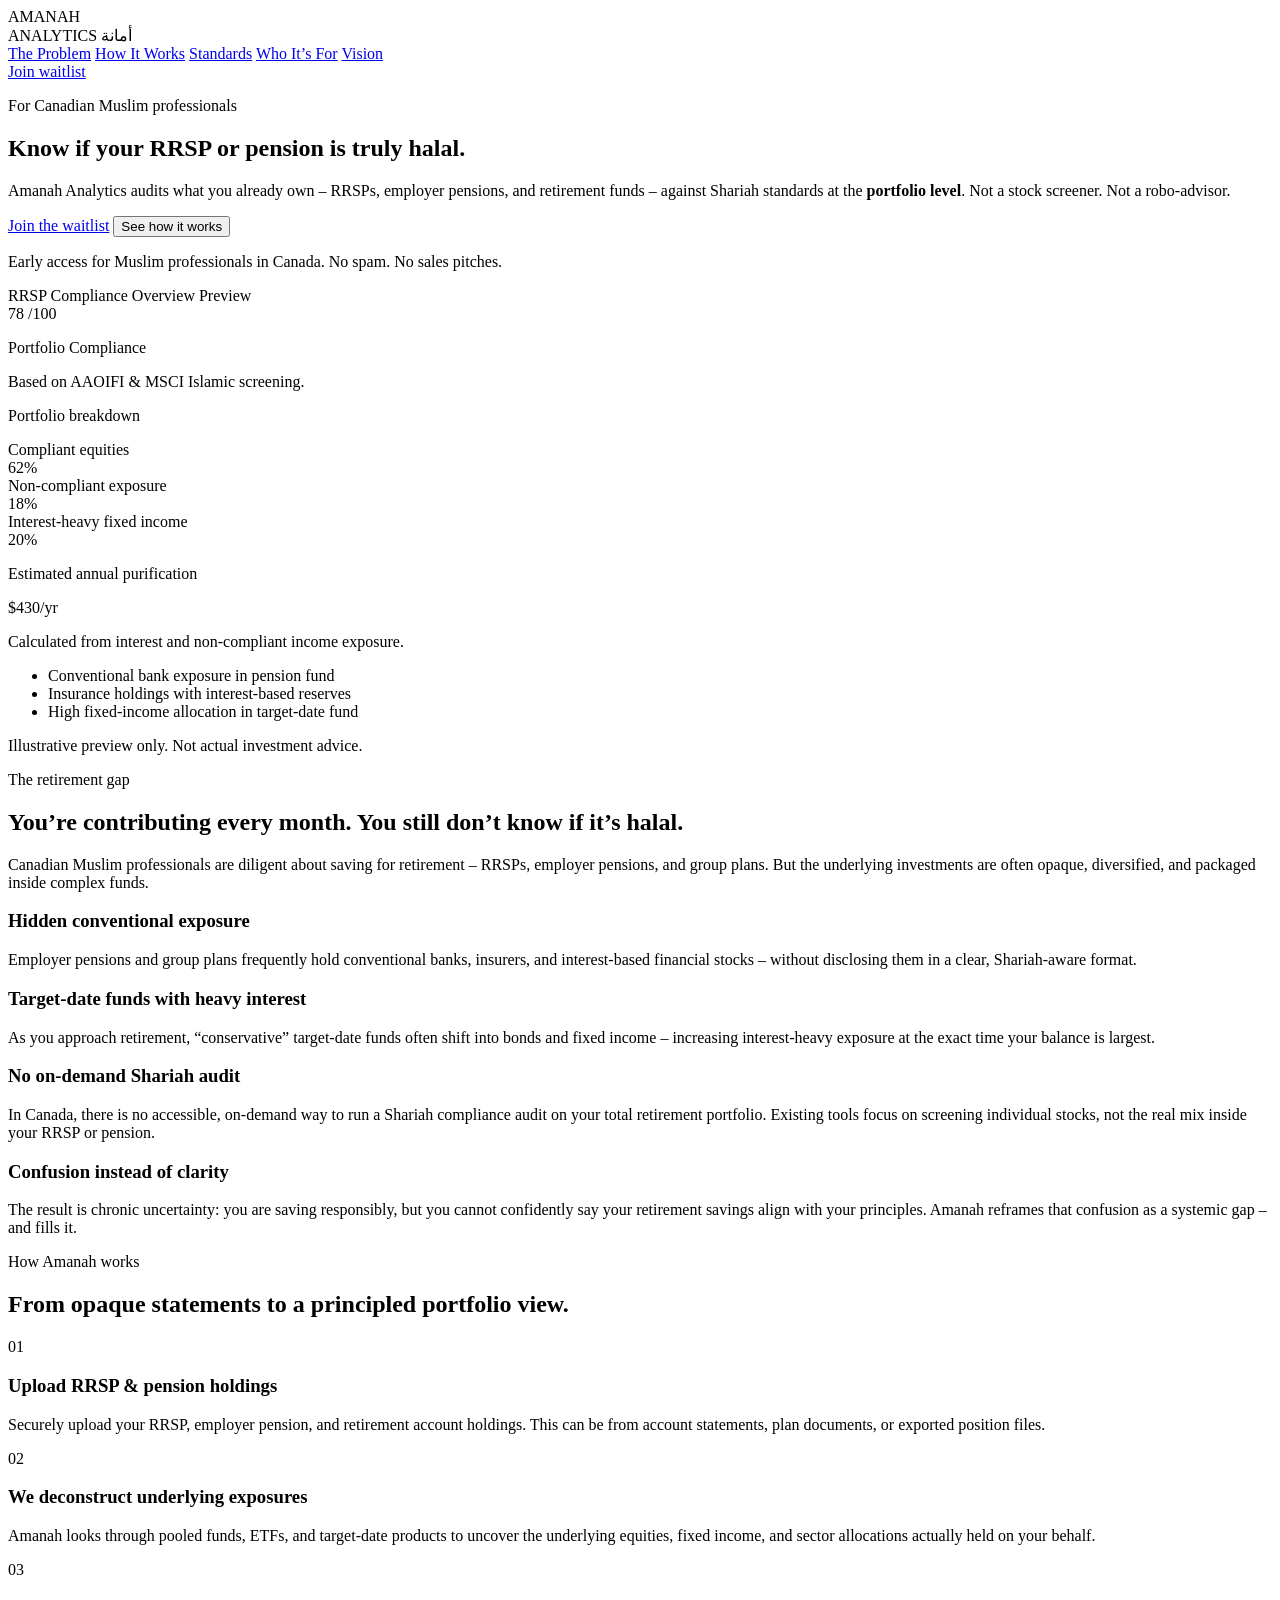
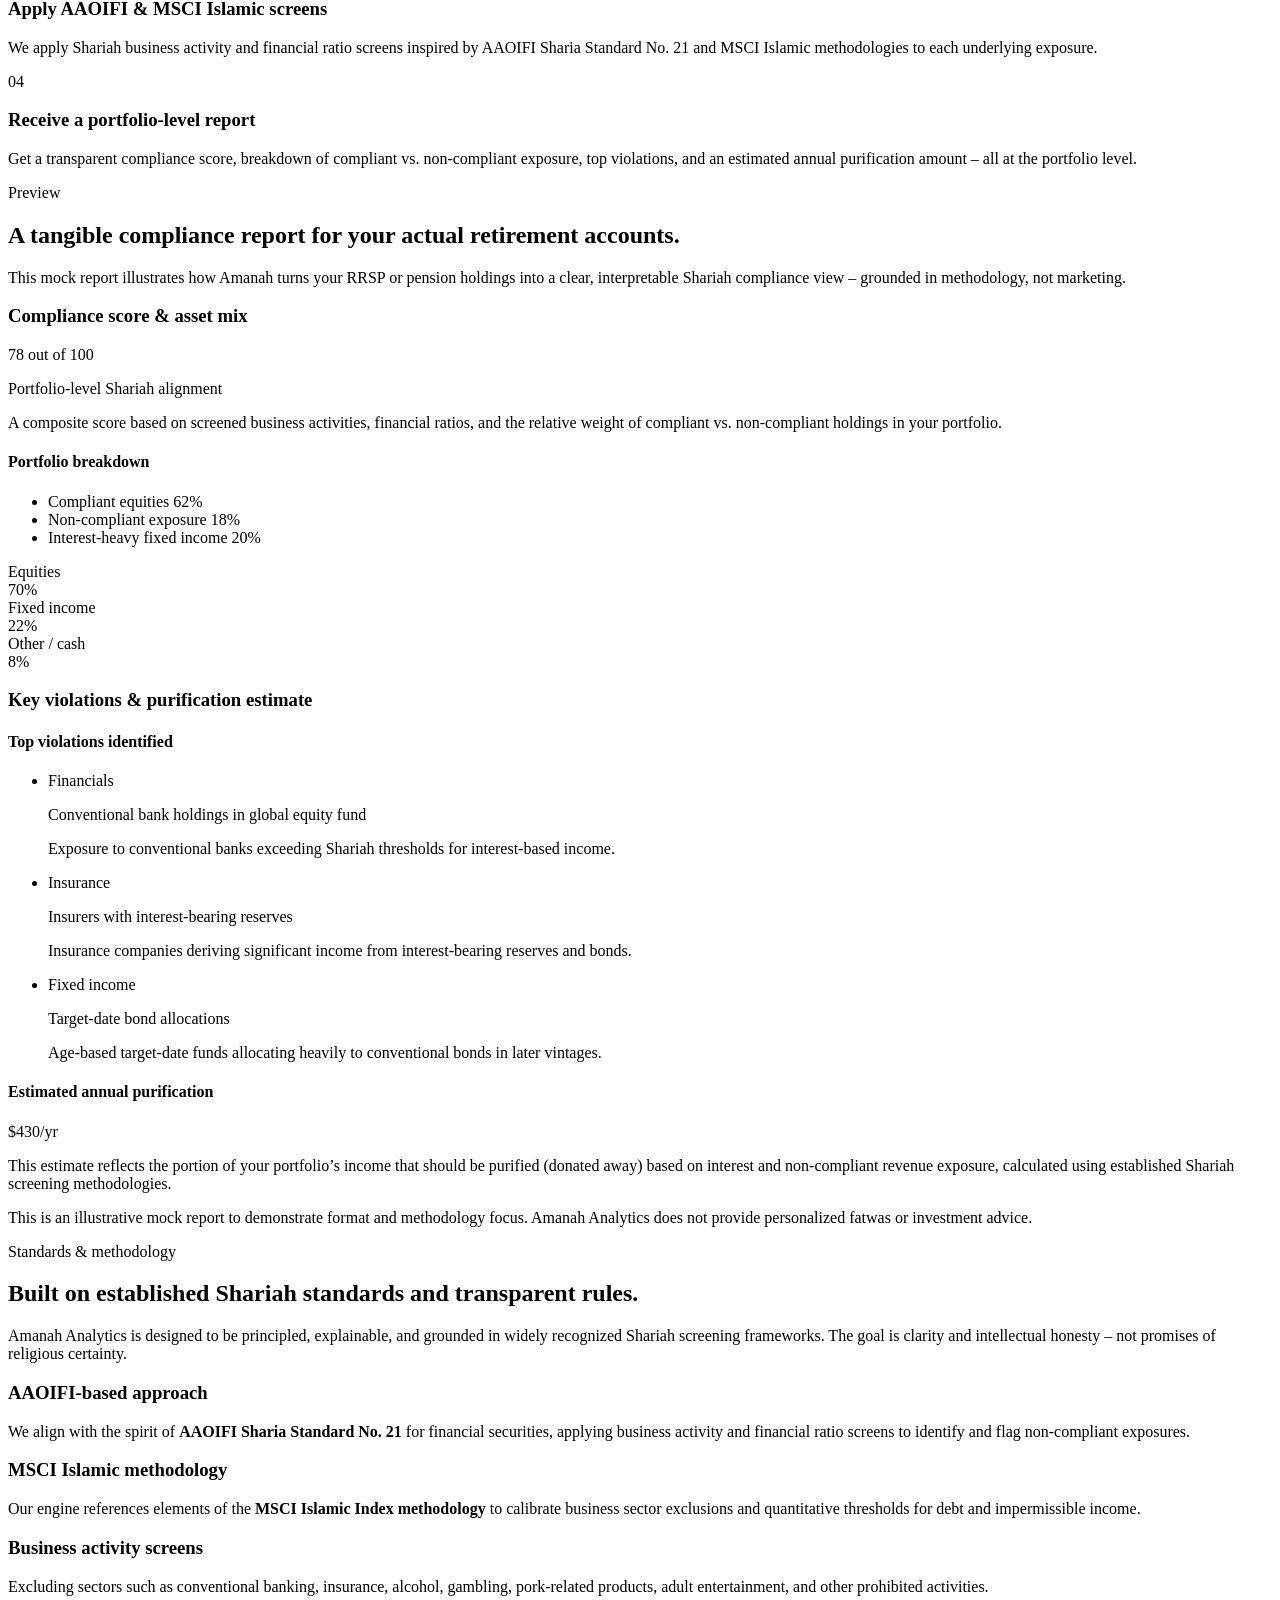
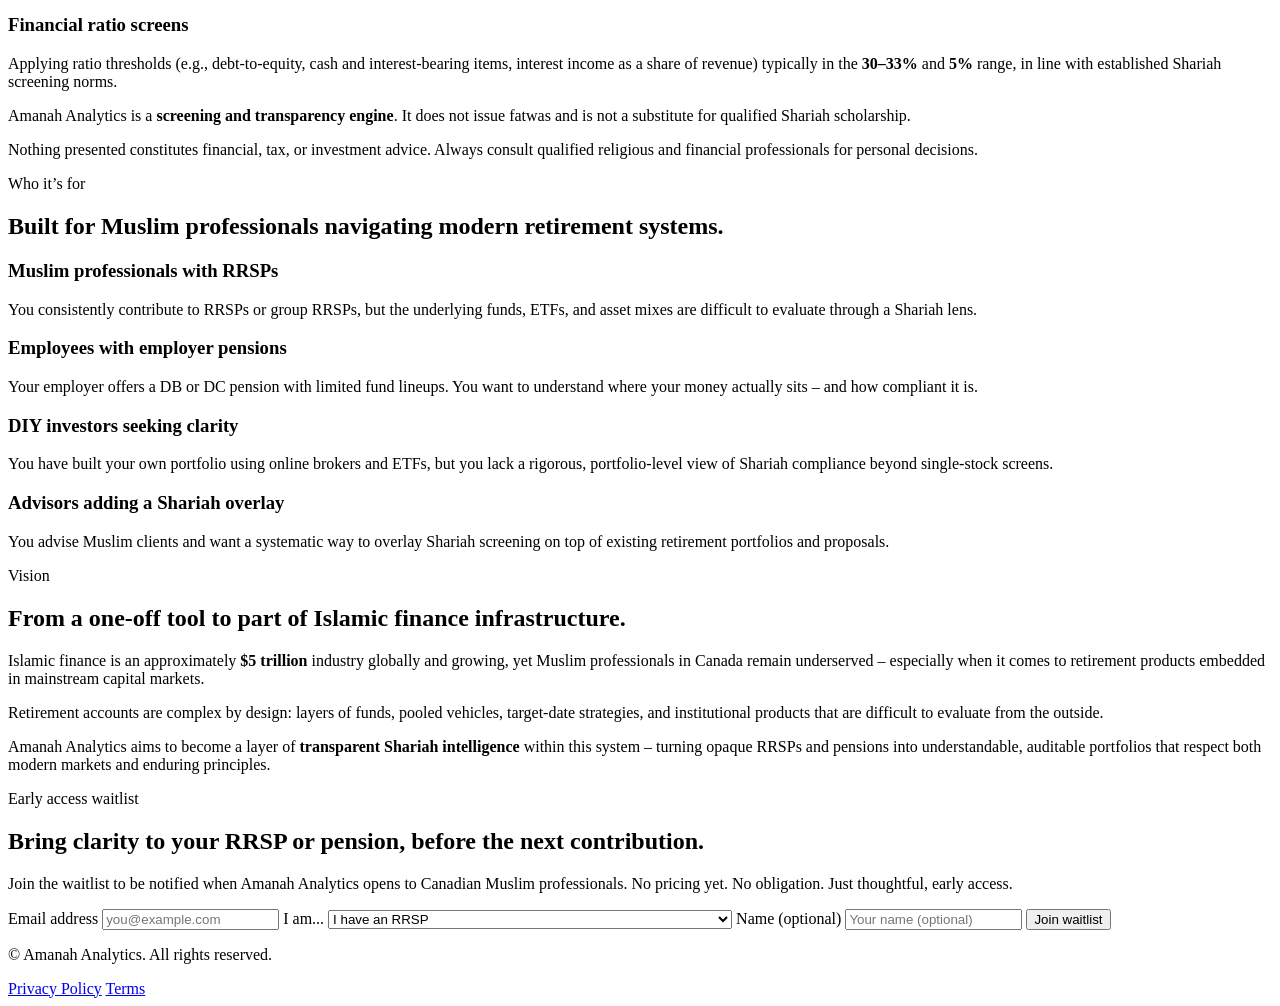
==== index.html @ 8a814857 "Add landing page HTML" ====
<!DOCTYPE html>
<html lang="en">
<head>
  <meta charset="UTF-8" />
  <title>Amanah Analytics – Portfolio-Level Shariah Compliance Intelligence</title>
  <meta name="viewport" content="width=device-width, initial-scale=1" />
  <meta
    name="description"
    content="Amanah Analytics helps Canadian Muslim professionals understand the Shariah compliance of their RRSPs and employer pensions at the portfolio level."
  />

  <!-- Fonts -->
  <link rel="preconnect" href="https://fonts.googleapis.com" />
  <link rel="preconnect" href="https://fonts.gstatic.com" crossorigin />
  <link
    href="https://fonts.googleapis.com/css2?family=Playfair+Display:wght@500;600;700&family=Inter:wght@300;400;500;600&family=Amiri:wght@400;500&display=swap"
    rel="stylesheet"
  />

  <!-- Styles -->
  <link rel="stylesheet" href="styles.css" />
</head>
<body>
  <header class="site-header">
    <div class="container header-inner">
      <div class="logo">
        <div class="logo-text">
          <span class="logo-amanah">AMANAH</span>
          <span class="logo-gold-rule" aria-hidden="true"></span>
          <div class="logo-subrow">
            <span class="logo-analytics">ANALYTICS</span>
            <span class="logo-arabic" lang="ar" dir="rtl">أمانة</span>
          </div>
        </div>
      </div>
      <nav class="nav">
        <a href="#problem">The Problem</a>
        <a href="#how-it-works">How It Works</a>
        <a href="#standards">Standards</a>
        <a href="#who-for">Who It’s For</a>
        <a href="#vision">Vision</a>
      </nav>
      <a href="#waitlist" class="btn btn-outline btn-small">Join waitlist</a>
    </div>
  </header>

  <main>
    <!-- 1. Hero Section -->
    <section class="hero" aria-labelledby="hero-heading">
      <div class="container hero-grid">
        <div class="hero-copy">
          <p class="eyebrow">For Canadian Muslim professionals</p>
          <h1 id="hero-heading">
            Know if your RRSP or pension is truly halal.
          </h1>
          <p class="hero-subtitle">
            Amanah Analytics audits what you already own – RRSPs, employer pensions, and
            retirement funds – against Shariah standards at the <strong>portfolio level</strong>.
            Not a stock screener. Not a robo-advisor.
          </p>

          <div class="hero-cta-row">
            <a href="#waitlist" class="btn btn-primary">Join the waitlist</a>
            <button class="link-cta" data-scroll-target="#how-it-works">
              See how it works
            </button>
          </div>

          <p class="hero-footnote">
            Early access for Muslim professionals in Canada. No spam. No sales pitches.
          </p>
        </div>

        <!-- Faint dashboard mock -->
        <div class="hero-mock">
          <div class="mock-card">
            <div class="mock-header">
              <span class="mock-title">RRSP Compliance Overview</span>
              <span class="mock-pill">Preview</span>
            </div>
            <div class="mock-body">
              <div class="mock-score-block">
                <div class="mock-score-ring">
                  <div class="mock-score-inner">
                    <span class="mock-score-number">78</span>
                    <span class="mock-score-label">/100</span>
                  </div>
                </div>
                <div class="mock-score-text">
                  <p class="mock-score-heading">Portfolio Compliance</p>
                  <p class="mock-score-caption">
                    Based on AAOIFI &amp; MSCI Islamic screening.
                  </p>
                </div>
              </div>

              <div class="mock-columns">
                <div class="mock-column">
                  <p class="mock-label">Portfolio breakdown</p>
                  <div class="mock-bars">
                    <div class="mock-bar">
                      <span>Compliant equities</span>
                      <div class="bar-track">
                        <div class="bar-fill bar-fill-green" style="width: 62%;"></div>
                      </div>
                      <span class="bar-value">62%</span>
                    </div>
                    <div class="mock-bar">
                      <span>Non-compliant exposure</span>
                      <div class="bar-track">
                        <div class="bar-fill bar-fill-amber" style="width: 18%;"></div>
                      </div>
                      <span class="bar-value">18%</span>
                    </div>
                    <div class="mock-bar">
                      <span>Interest-heavy fixed income</span>
                      <div class="bar-track">
                        <div class="bar-fill bar-fill-red" style="width: 20%;"></div>
                      </div>
                      <span class="bar-value">20%</span>
                    </div>
                  </div>
                </div>

                <div class="mock-column">
                  <p class="mock-label">Estimated annual purification</p>
                  <p class="mock-purification-amount">$430<span class="per-year">/yr</span></p>
                  <p class="mock-score-caption">
                    Calculated from interest and non-compliant income exposure.
                  </p>
                  <ul class="mock-violations">
                    <li>Conventional bank exposure in pension fund</li>
                    <li>Insurance holdings with interest-based reserves</li>
                    <li>High fixed-income allocation in target-date fund</li>
                  </ul>
                </div>
              </div>
            </div>
          </div>
          <p class="mock-disclaimer">
            Illustrative preview only. Not actual investment advice.
          </p>
        </div>
      </div>
    </section>

    <!-- 2. Problem Section -->
    <section id="problem" class="section section-muted">
      <div class="container section-grid">
        <div>
          <p class="eyebrow">The retirement gap</p>
          <h2>You’re contributing every month. You still don’t know if it’s halal.</h2>
        </div>
        <div class="section-body">
          <p>
            Canadian Muslim professionals are diligent about saving for retirement – RRSPs,
            employer pensions, and group plans. But the underlying investments are often
            opaque, diversified, and packaged inside complex funds.
          </p>
          <div class="problem-list">
            <div class="problem-item">
              <h3>Hidden conventional exposure</h3>
              <p>
                Employer pensions and group plans frequently hold conventional banks, insurers,
                and interest-based financial stocks – without disclosing them in a clear,
                Shariah-aware format.
              </p>
            </div>
            <div class="problem-item">
              <h3>Target-date funds with heavy interest</h3>
              <p>
                As you approach retirement, “conservative” target-date funds often shift into
                bonds and fixed income – increasing interest-heavy exposure at the exact time
                your balance is largest.
              </p>
            </div>
            <div class="problem-item">
              <h3>No on-demand Shariah audit</h3>
              <p>
                In Canada, there is no accessible, on-demand way to run a Shariah compliance
                audit on your total retirement portfolio. Existing tools focus on screening
                individual stocks, not the real mix inside your RRSP or pension.
              </p>
            </div>
            <div class="problem-item">
              <h3>Confusion instead of clarity</h3>
              <p>
                The result is chronic uncertainty: you are saving responsibly, but you cannot
                confidently say your retirement savings align with your principles.
                Amanah reframes that confusion as a systemic gap – and fills it.
              </p>
            </div>
          </div>
        </div>
      </div>
    </section>

    <!-- 3. How Amanah Works -->
    <section id="how-it-works" class="section">
      <div class="container">
        <p class="eyebrow">How Amanah works</p>
        <h2>From opaque statements to a principled portfolio view.</h2>
        <div class="steps-grid">
          <div class="step-card">
            <div class="step-number">01</div>
            <h3>Upload RRSP &amp; pension holdings</h3>
            <p>
              Securely upload your RRSP, employer pension, and retirement account holdings.
              This can be from account statements, plan documents, or exported position files.
            </p>
          </div>
          <div class="step-card">
            <div class="step-number">02</div>
            <h3>We deconstruct underlying exposures</h3>
            <p>
              Amanah looks through pooled funds, ETFs, and target-date products to uncover the
              underlying equities, fixed income, and sector allocations actually held on your behalf.
            </p>
          </div>
          <div class="step-card">
            <div class="step-number">03</div>
            <h3>Apply AAOIFI &amp; MSCI Islamic screens</h3>
            <p>
              We apply Shariah business activity and financial ratio screens inspired by
              AAOIFI Sharia Standard No. 21 and MSCI Islamic methodologies to each underlying exposure.
            </p>
          </div>
          <div class="step-card">
            <div class="step-number">04</div>
            <h3>Receive a portfolio-level report</h3>
            <p>
              Get a transparent compliance score, breakdown of compliant vs. non-compliant exposure,
              top violations, and an estimated annual purification amount – all at the portfolio level.
            </p>
          </div>
        </div>
      </div>
    </section>

    <!-- 4. Mock Compliance Report Preview -->
    <section class="section section-muted">
      <div class="container">
        <div class="section-header">
          <div>
            <p class="eyebrow">Preview</p>
            <h2>A tangible compliance report for your actual retirement accounts.</h2>
          </div>
          <p class="section-intro">
            This mock report illustrates how Amanah turns your RRSP or pension holdings into a
            clear, interpretable Shariah compliance view – grounded in methodology, not marketing.
          </p>
        </div>

        <div class="report-grid">
          <!-- Left: Score + chart -->
          <div class="report-card">
            <h3>Compliance score &amp; asset mix</h3>
            <div class="report-score-row">
              <div class="report-score-circle">
                <div class="circle-outer">
                  <div class="circle-inner">
                    <span class="circle-score">78</span>
                    <span class="circle-label">out of 100</span>
                  </div>
                </div>
              </div>
              <div class="report-score-text">
                <p class="report-score-title">Portfolio-level Shariah alignment</p>
                <p class="report-score-desc">
                  A composite score based on screened business activities, financial ratios,
                  and the relative weight of compliant vs. non-compliant holdings in your portfolio.
                </p>
              </div>
            </div>

            <div class="report-breakdown">
              <h4>Portfolio breakdown</h4>
              <ul class="breakdown-list">
                <li>
                  <span class="dot dot-green"></span>
                  <span>Compliant equities</span>
                  <span class="breakdown-value">62%</span>
                </li>
                <li>
                  <span class="dot dot-amber"></span>
                  <span>Non-compliant exposure</span>
                  <span class="breakdown-value">18%</span>
                </li>
                <li>
                  <span class="dot dot-red"></span>
                  <span>Interest-heavy fixed income</span>
                  <span class="breakdown-value">20%</span>
                </li>
              </ul>

              <div class="chart-row">
                <!-- Simple donut chart using CSS -->
                <div class="donut-chart" aria-hidden="true"></div>

                <!-- Simple bar chart -->
                <div class="bar-chart">
                  <div class="bar-row">
                    <span>Equities</span>
                    <div class="bar-track">
                      <div class="bar-fill bar-fill-green" style="width: 70%;"></div>
                    </div>
                    <span class="bar-value">70%</span>
                  </div>
                  <div class="bar-row">
                    <span>Fixed income</span>
                    <div class="bar-track">
                      <div class="bar-fill bar-fill-red" style="width: 22%;"></div>
                    </div>
                    <span class="bar-value">22%</span>
                  </div>
                  <div class="bar-row">
                    <span>Other / cash</span>
                    <div class="bar-track">
                      <div class="bar-fill bar-fill-amber" style="width: 8%;"></div>
                    </div>
                    <span class="bar-value">8%</span>
                  </div>
                </div>
              </div>
            </div>
          </div>

          <!-- Right: Violations + purification -->
          <div class="report-card">
            <h3>Key violations &amp; purification estimate</h3>
            <div class="report-section">
              <h4>Top violations identified</h4>
              <ul class="violations-list">
                <li>
                  <span class="violation-tag">Financials</span>
                  <div>
                    <p class="violation-title">Conventional bank holdings in global equity fund</p>
                    <p class="violation-text">
                      Exposure to conventional banks exceeding Shariah thresholds for interest-based income.
                    </p>
                  </div>
                </li>
                <li>
                  <span class="violation-tag">Insurance</span>
                  <div>
                    <p class="violation-title">Insurers with interest-bearing reserves</p>
                    <p class="violation-text">
                      Insurance companies deriving significant income from interest-bearing reserves and bonds.
                    </p>
                  </div>
                </li>
                <li>
                  <span class="violation-tag">Fixed income</span>
                  <div>
                    <p class="violation-title">Target-date bond allocations</p>
                    <p class="violation-text">
                      Age-based target-date funds allocating heavily to conventional bonds in later vintages.
                    </p>
                  </div>
                </li>
              </ul>
            </div>

            <div class="report-section">
              <h4>Estimated annual purification</h4>
              <p class="purification-amount">$430<span class="per-year">/yr</span></p>
              <p class="purification-text">
                This estimate reflects the portion of your portfolio’s income that should be purified
                (donated away) based on interest and non-compliant revenue exposure, calculated using
                established Shariah screening methodologies.
              </p>
            </div>

            <div class="report-footnote">
              <p>
                This is an illustrative mock report to demonstrate format and methodology focus.
                Amanah Analytics does not provide personalized fatwas or investment advice.
              </p>
            </div>
          </div>
        </div>
      </div>
    </section>

    <!-- 5. Standards & Methodology -->
    <section id="standards" class="section">
      <div class="container section-grid">
        <div>
          <p class="eyebrow">Standards &amp; methodology</p>
          <h2>Built on established Shariah standards and transparent rules.</h2>
        </div>
        <div class="section-body">
          <p>
            Amanah Analytics is designed to be principled, explainable, and grounded in
            widely recognized Shariah screening frameworks. The goal is clarity and
            intellectual honesty – not promises of religious certainty.
          </p>
          <div class="pill-grid">
            <div class="pill-card">
              <h3>AAOIFI-based approach</h3>
              <p>
                We align with the spirit of <strong>AAOIFI Sharia Standard No. 21</strong> for
                financial securities, applying business activity and financial ratio screens to
                identify and flag non-compliant exposures.
              </p>
            </div>
            <div class="pill-card">
              <h3>MSCI Islamic methodology</h3>
              <p>
                Our engine references elements of the <strong>MSCI Islamic Index methodology</strong>
                to calibrate business sector exclusions and quantitative thresholds for debt and
                impermissible income.
              </p>
            </div>
            <div class="pill-card">
              <h3>Business activity screens</h3>
              <p>
                Excluding sectors such as conventional banking, insurance, alcohol, gambling,
                pork-related products, adult entertainment, and other prohibited activities.
              </p>
            </div>
            <div class="pill-card">
              <h3>Financial ratio screens</h3>
              <p>
                Applying ratio thresholds (e.g., debt-to-equity, cash and interest-bearing items,
                interest income as a share of revenue) typically in the
                <strong>30–33%</strong> and <strong>5%</strong> range, in line with established
                Shariah screening norms.
              </p>
            </div>
          </div>
          <div class="methodology-footnotes">
            <p>
              Amanah Analytics is a <strong>screening and transparency engine</strong>. It does
              not issue fatwas and is not a substitute for qualified Shariah scholarship.
            </p>
            <p>
              Nothing presented constitutes financial, tax, or investment advice. Always consult
              qualified religious and financial professionals for personal decisions.
            </p>
          </div>
        </div>
      </div>
    </section>

    <!-- 6. Who It’s For -->
    <section id="who-for" class="section section-muted">
      <div class="container section-grid">
        <div>
          <p class="eyebrow">Who it’s for</p>
          <h2>Built for Muslim professionals navigating modern retirement systems.</h2>
        </div>
        <div class="section-body">
          <div class="who-grid">
            <div class="who-card">
              <h3>Muslim professionals with RRSPs</h3>
              <p>
                You consistently contribute to RRSPs or group RRSPs, but the underlying funds,
                ETFs, and asset mixes are difficult to evaluate through a Shariah lens.
              </p>
            </div>
            <div class="who-card">
              <h3>Employees with employer pensions</h3>
              <p>
                Your employer offers a DB or DC pension with limited fund lineups.
                You want to understand where your money actually sits – and how compliant it is.
              </p>
            </div>
            <div class="who-card">
              <h3>DIY investors seeking clarity</h3>
              <p>
                You have built your own portfolio using online brokers and ETFs, but you lack
                a rigorous, portfolio-level view of Shariah compliance beyond single-stock screens.
              </p>
            </div>
            <div class="who-card who-card-secondary">
              <h3>Advisors adding a Shariah overlay</h3>
              <p>
                You advise Muslim clients and want a systematic way to overlay Shariah screening
                on top of existing retirement portfolios and proposals.
              </p>
            </div>
          </div>
        </div>
      </div>
    </section>

    <!-- 7. Vision / Market Gap -->
    <section id="vision" class="section">
      <div class="container section-grid">
        <div>
          <p class="eyebrow">Vision</p>
          <h2>From a one-off tool to part of Islamic finance infrastructure.</h2>
        </div>
        <div class="section-body">
          <p>
            Islamic finance is an approximately <strong>$5 trillion</strong> industry globally and
            growing, yet Muslim professionals in Canada remain underserved – especially when it comes
            to retirement products embedded in mainstream capital markets.
          </p>
          <p>
            Retirement accounts are complex by design: layers of funds, pooled vehicles, target-date
            strategies, and institutional products that are difficult to evaluate from the outside.
          </p>
          <p>
            Amanah Analytics aims to become a layer of <strong>transparent Shariah intelligence</strong>
            within this system – turning opaque RRSPs and pensions into understandable, auditable
            portfolios that respect both modern markets and enduring principles.
          </p>
        </div>
      </div>
    </section>

    <!-- 8. Final Waitlist CTA -->
    <section id="waitlist" class="section section-cta">
      <div class="container cta-inner">
        <div>
          <p class="eyebrow">Early access waitlist</p>
          <h2>Bring clarity to your RRSP or pension, before the next contribution.</h2>
          <p class="section-intro">
            Join the waitlist to be notified when Amanah Analytics opens to Canadian Muslim
            professionals. No pricing yet. No obligation. Just thoughtful, early access.
          </p>
        </div>
        <form class="waitlist-form">
          <label class="sr-only" for="email">Email address</label>
          <input
            id="email"
            type="email"
            name="email"
            placeholder="you@example.com"
            autocomplete="email"
            required
          />
          <label class="sr-only" for="profile">I am...</label>
          <select id="profile" name="profile">
            <option value="rrsp">I have an RRSP</option>
            <option value="pension">I have an employer pension</option>
            <option value="both">I have both an RRSP and pension</option>
            <option value="brokerage">
              I invest through a brokerage account (TFSA / personal investing)
            </option>
            <option value="advisor">I am a financial advisor / planner</option>
            <option value="exploring">Just exploring halal investing</option>
          </select>

          <label class="sr-only" for="name-input">Name (optional)</label>
          <input
            id="name-input"
            type="text"
            name="name"
            class="waitlist-form__name"
            placeholder="Your name (optional)"
            autocomplete="name"
          />
          <button type="submit" class="btn btn-primary">
            Join waitlist
          </button>

          <p class="form-note form-message" aria-live="polite"></p>
        </form>
      </div>
    </section>
  </main>

  <footer class="site-footer">
    <div class="container footer-inner">
      <p class="footer-brand">© <span id="year"></span> Amanah Analytics. All rights reserved.</p>
      <div class="footer-links">
        <a href="privacy.html">Privacy Policy</a>
        <a href="terms.html">Terms</a>
      </div>
    </div>
  </footer>

  <script src="main.js"></script>
</body>
</html>
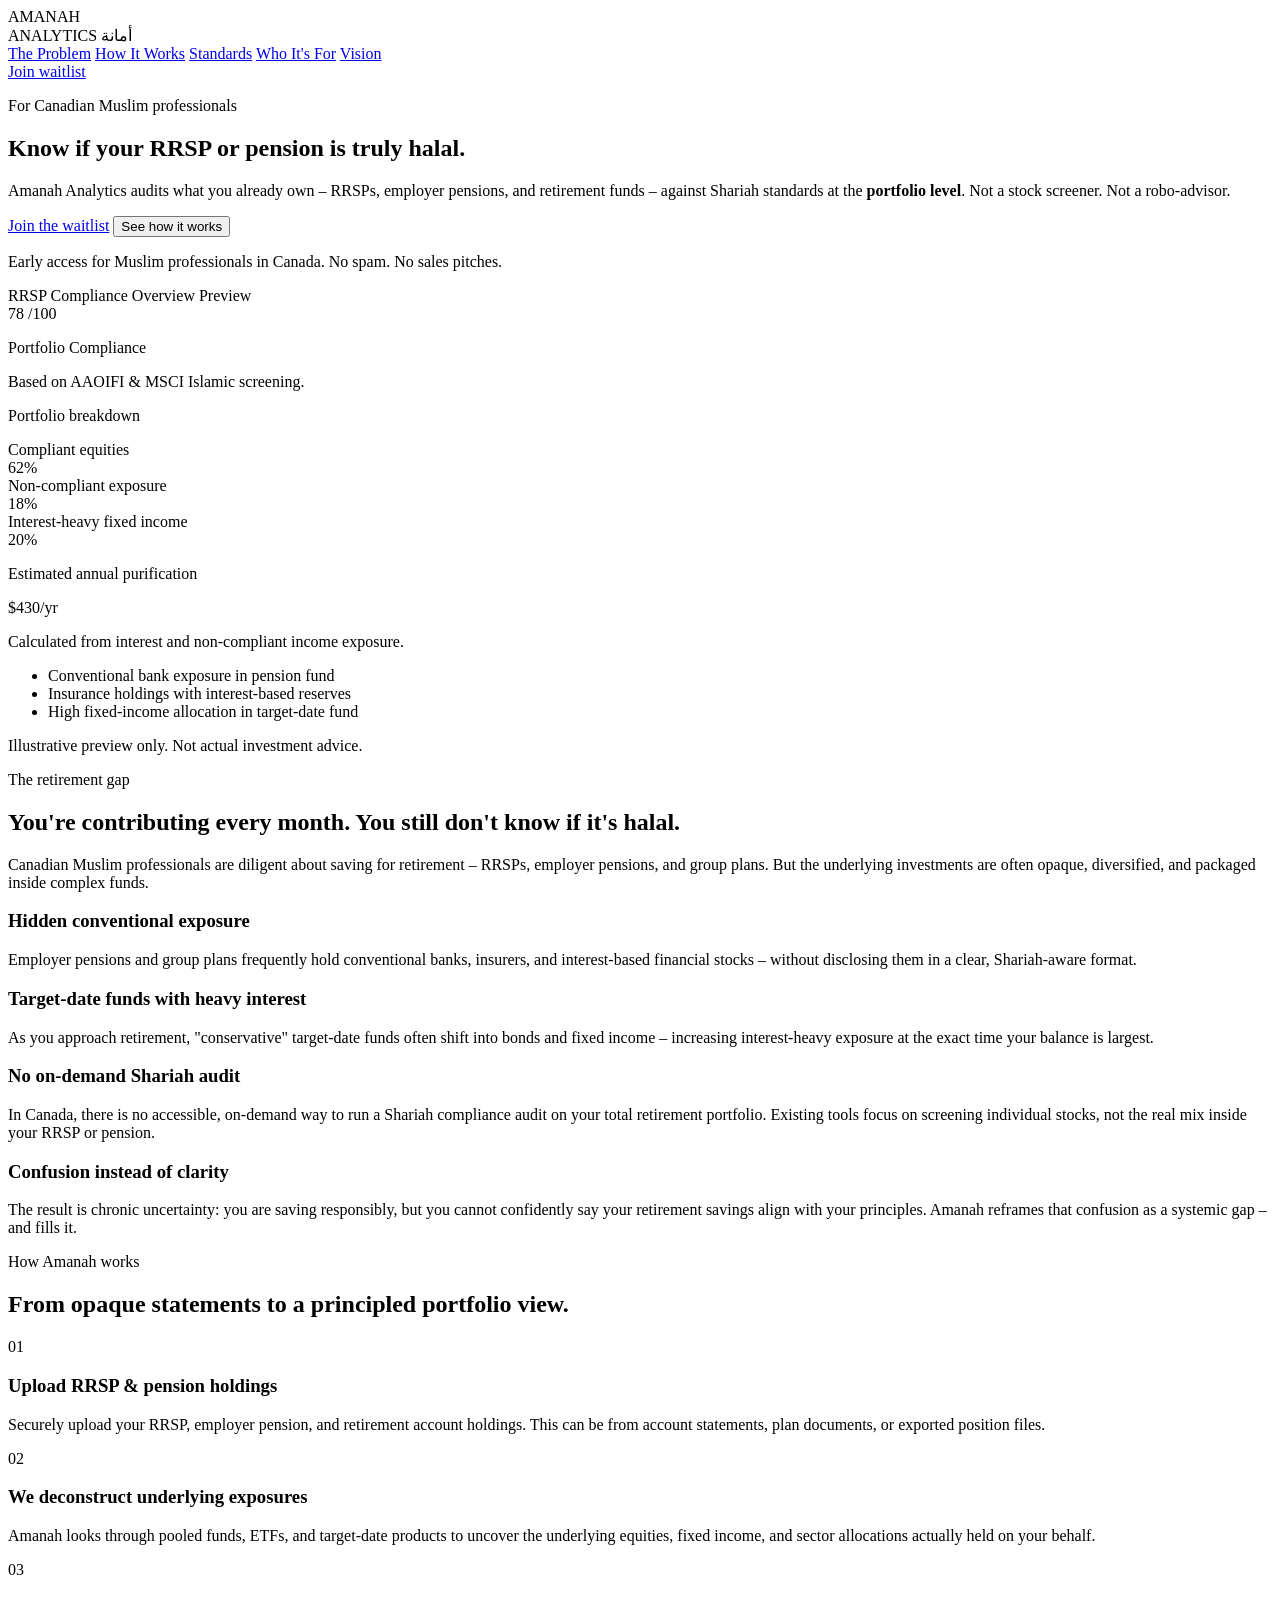
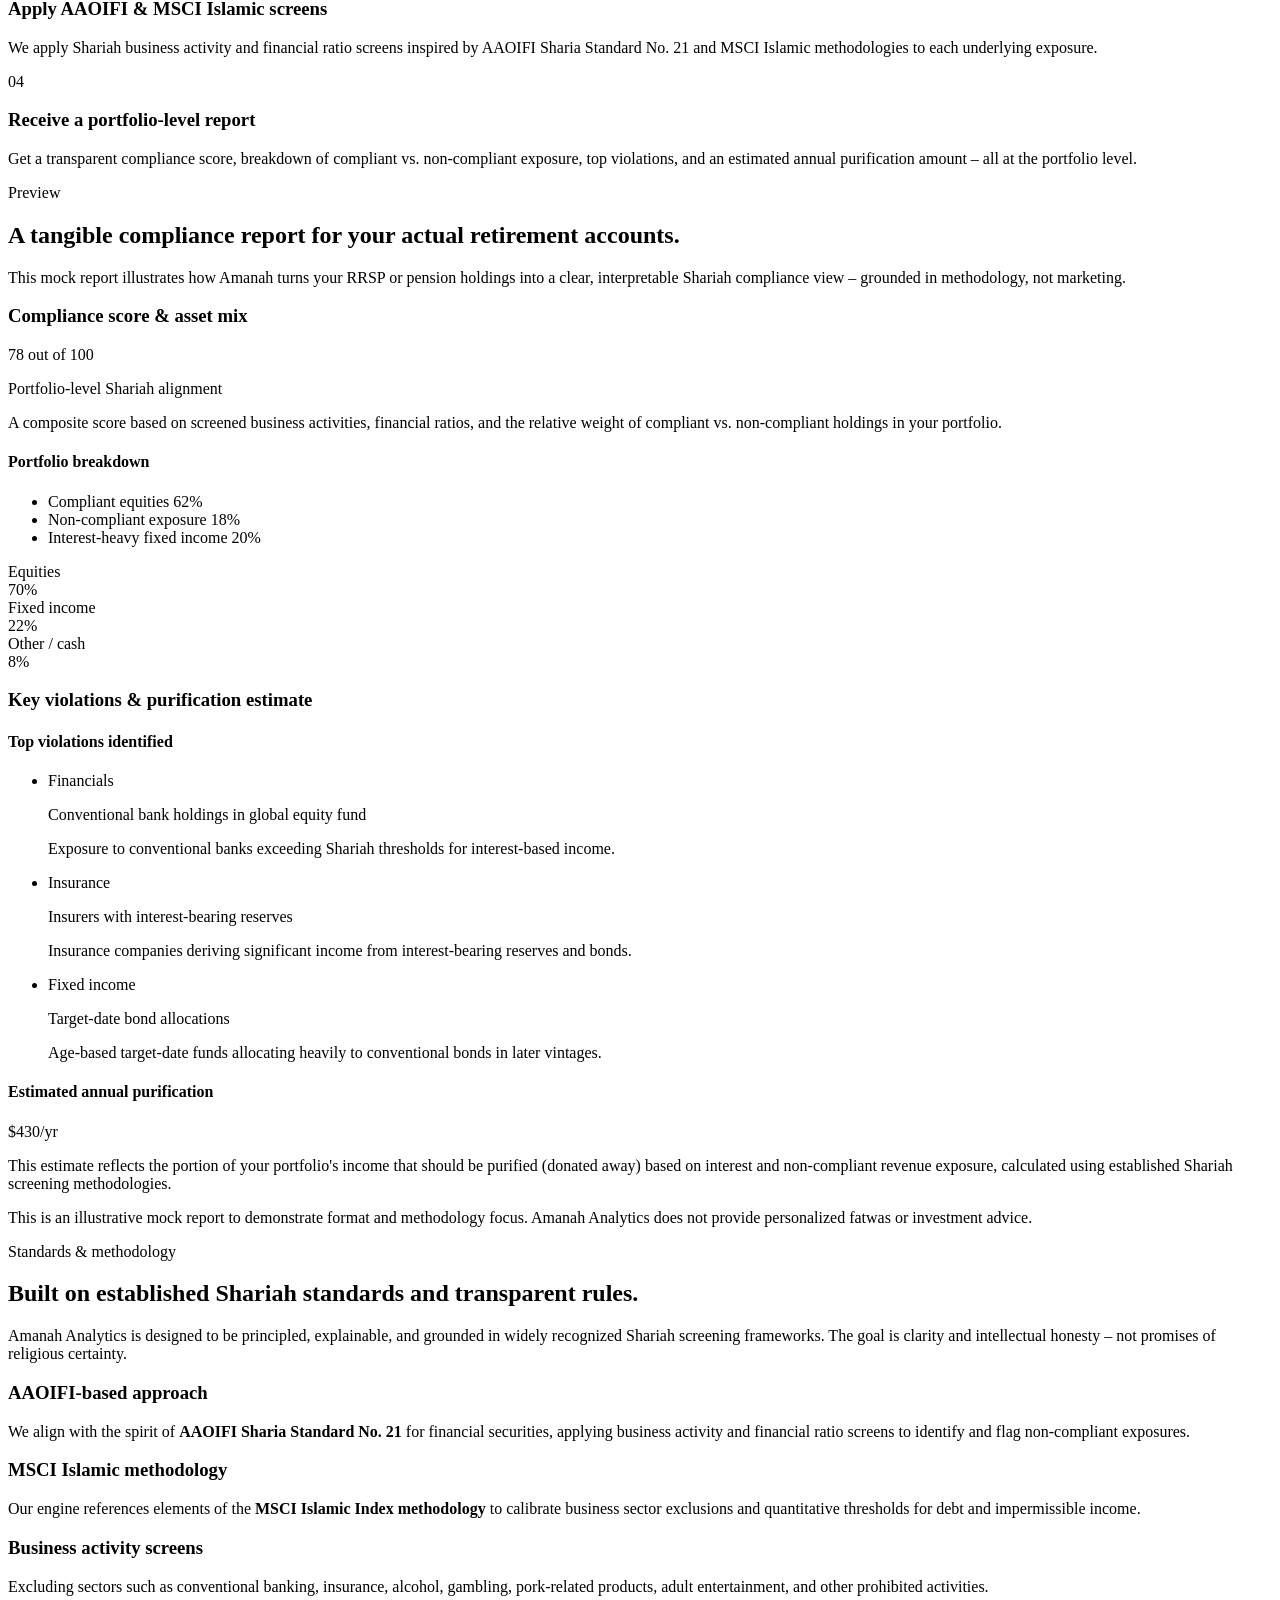
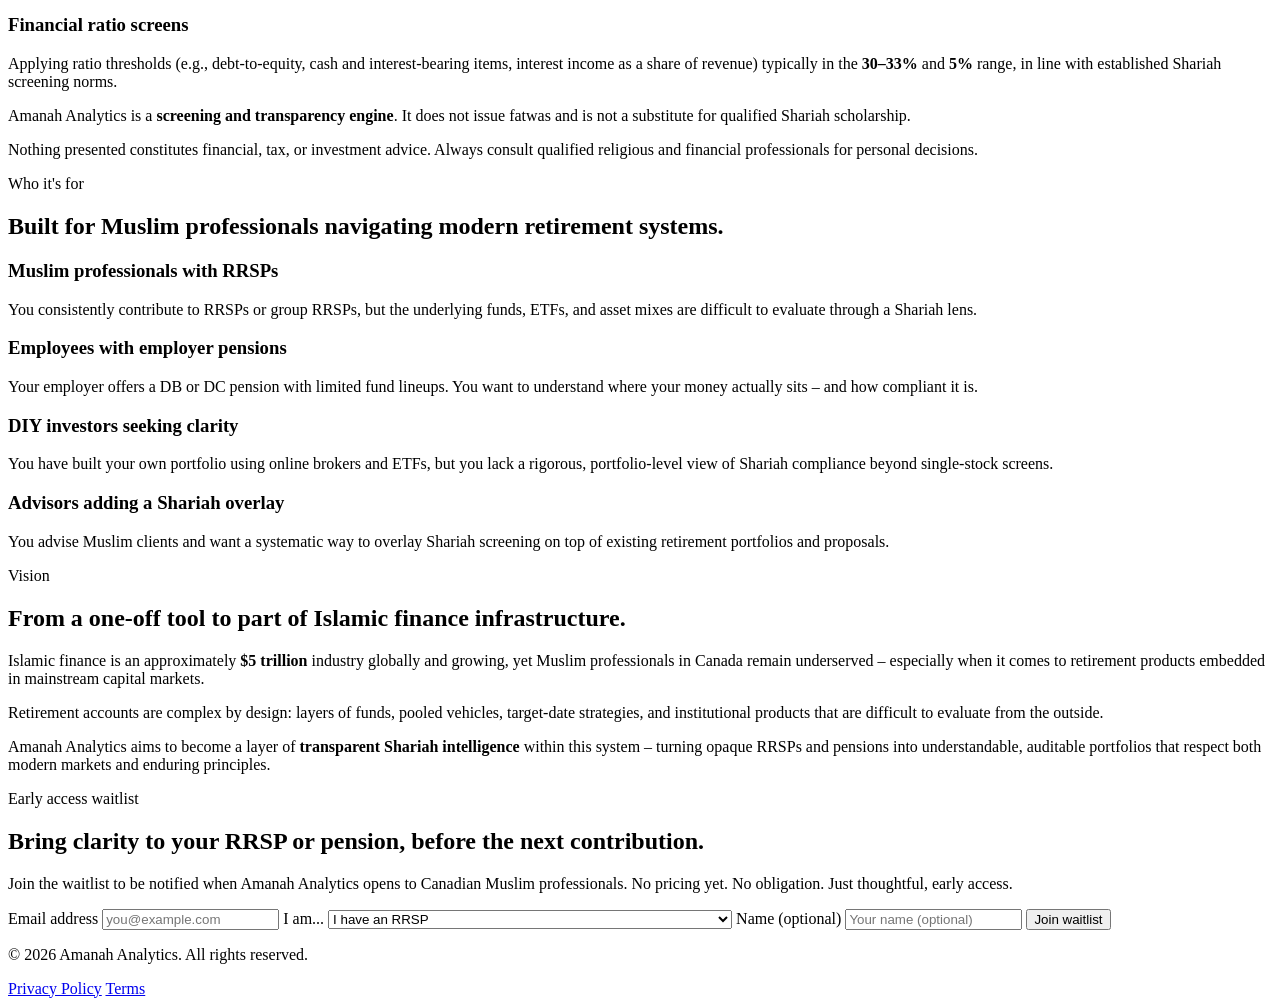
==== commit 518447b8: "Publish index.html (live site)" ====
--- a/index.html
+++ b/index.html
@@ -37,7 +37,7 @@
         <a href="#problem">The Problem</a>
         <a href="#how-it-works">How It Works</a>
         <a href="#standards">Standards</a>
-        <a href="#who-for">Who It’s For</a>
+        <a href="#who-for">Who It's For</a>
         <a href="#vision">Vision</a>
       </nav>
       <a href="#waitlist" class="btn btn-outline btn-small">Join waitlist</a>
@@ -149,7 +149,7 @@
       <div class="container section-grid">
         <div>
           <p class="eyebrow">The retirement gap</p>
-          <h2>You’re contributing every month. You still don’t know if it’s halal.</h2>
+          <h2>You're contributing every month. You still don't know if it's halal.</h2>
         </div>
         <div class="section-body">
           <p>
@@ -169,7 +169,7 @@
             <div class="problem-item">
               <h3>Target-date funds with heavy interest</h3>
               <p>
-                As you approach retirement, “conservative” target-date funds often shift into
+                As you approach retirement, "conservative" target-date funds often shift into
                 bonds and fixed income – increasing interest-heavy exposure at the exact time
                 your balance is largest.
               </p>
@@ -294,10 +294,7 @@
               </ul>
 
               <div class="chart-row">
-                <!-- Simple donut chart using CSS -->
                 <div class="donut-chart" aria-hidden="true"></div>
-
-                <!-- Simple bar chart -->
                 <div class="bar-chart">
                   <div class="bar-row">
                     <span>Equities</span>
@@ -365,7 +362,7 @@
               <h4>Estimated annual purification</h4>
               <p class="purification-amount">$430<span class="per-year">/yr</span></p>
               <p class="purification-text">
-                This estimate reflects the portion of your portfolio’s income that should be purified
+                This estimate reflects the portion of your portfolio's income that should be purified
                 (donated away) based on interest and non-compliant revenue exposure, calculated using
                 established Shariah screening methodologies.
               </p>
@@ -443,11 +440,11 @@
       </div>
     </section>
 
-    <!-- 6. Who It’s For -->
+    <!-- 6. Who It's For -->
     <section id="who-for" class="section section-muted">
       <div class="container section-grid">
         <div>
-          <p class="eyebrow">Who it’s for</p>
+          <p class="eyebrow">Who it's for</p>
           <h2>Built for Muslim professionals navigating modern retirement systems.</h2>
         </div>
         <div class="section-body">
@@ -524,39 +521,19 @@
         </div>
         <form class="waitlist-form">
           <label class="sr-only" for="email">Email address</label>
-          <input
-            id="email"
-            type="email"
-            name="email"
-            placeholder="you@example.com"
-            autocomplete="email"
-            required
-          />
+          <input id="email" type="email" name="email" placeholder="you@example.com" autocomplete="email" required />
           <label class="sr-only" for="profile">I am...</label>
           <select id="profile" name="profile">
             <option value="rrsp">I have an RRSP</option>
             <option value="pension">I have an employer pension</option>
             <option value="both">I have both an RRSP and pension</option>
-            <option value="brokerage">
-              I invest through a brokerage account (TFSA / personal investing)
-            </option>
+            <option value="brokerage">I invest through a brokerage account (TFSA / personal investing)</option>
             <option value="advisor">I am a financial advisor / planner</option>
             <option value="exploring">Just exploring halal investing</option>
           </select>
-
           <label class="sr-only" for="name-input">Name (optional)</label>
-          <input
-            id="name-input"
-            type="text"
-            name="name"
-            class="waitlist-form__name"
-            placeholder="Your name (optional)"
-            autocomplete="name"
-          />
-          <button type="submit" class="btn btn-primary">
-            Join waitlist
-          </button>
-
+          <input id="name-input" type="text" name="name" class="waitlist-form__name" placeholder="Your name (optional)" autocomplete="name" />
+          <button type="submit" class="btn btn-primary">Join waitlist</button>
           <p class="form-note form-message" aria-live="polite"></p>
         </form>
       </div>
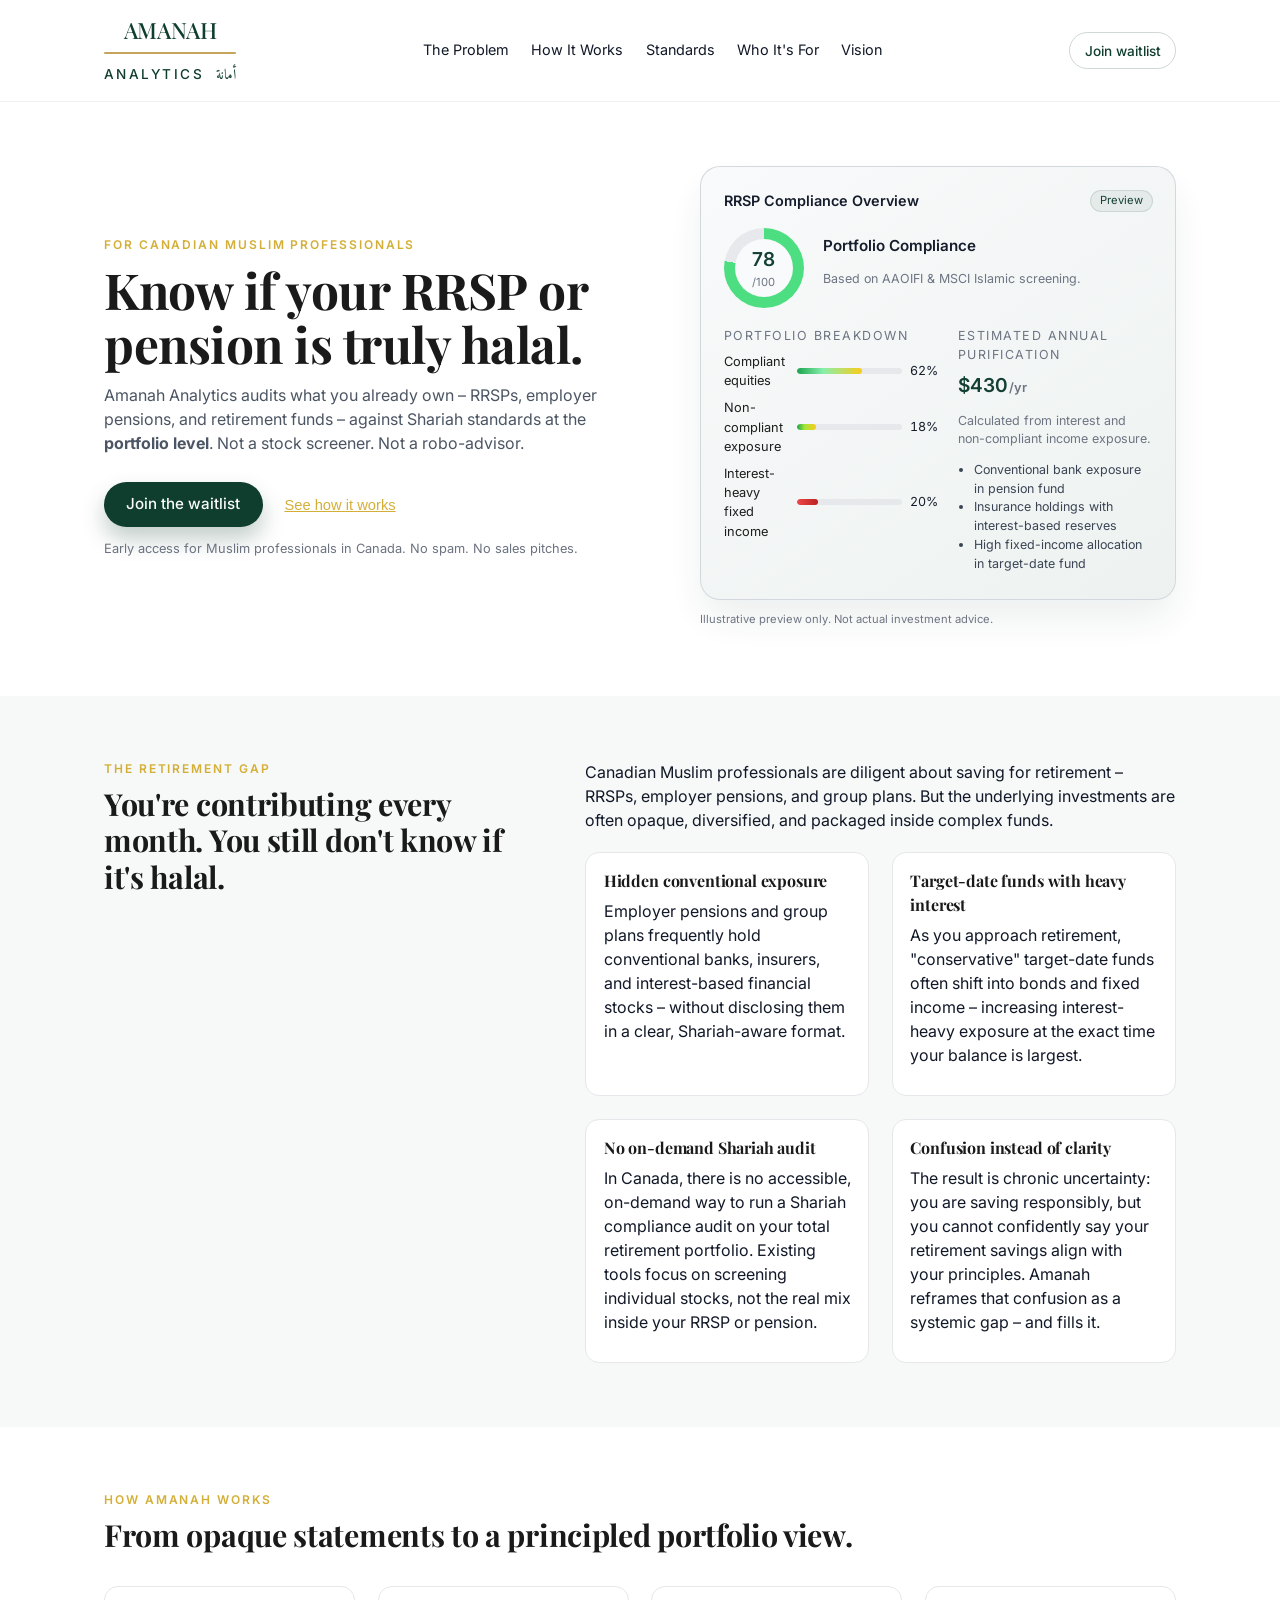
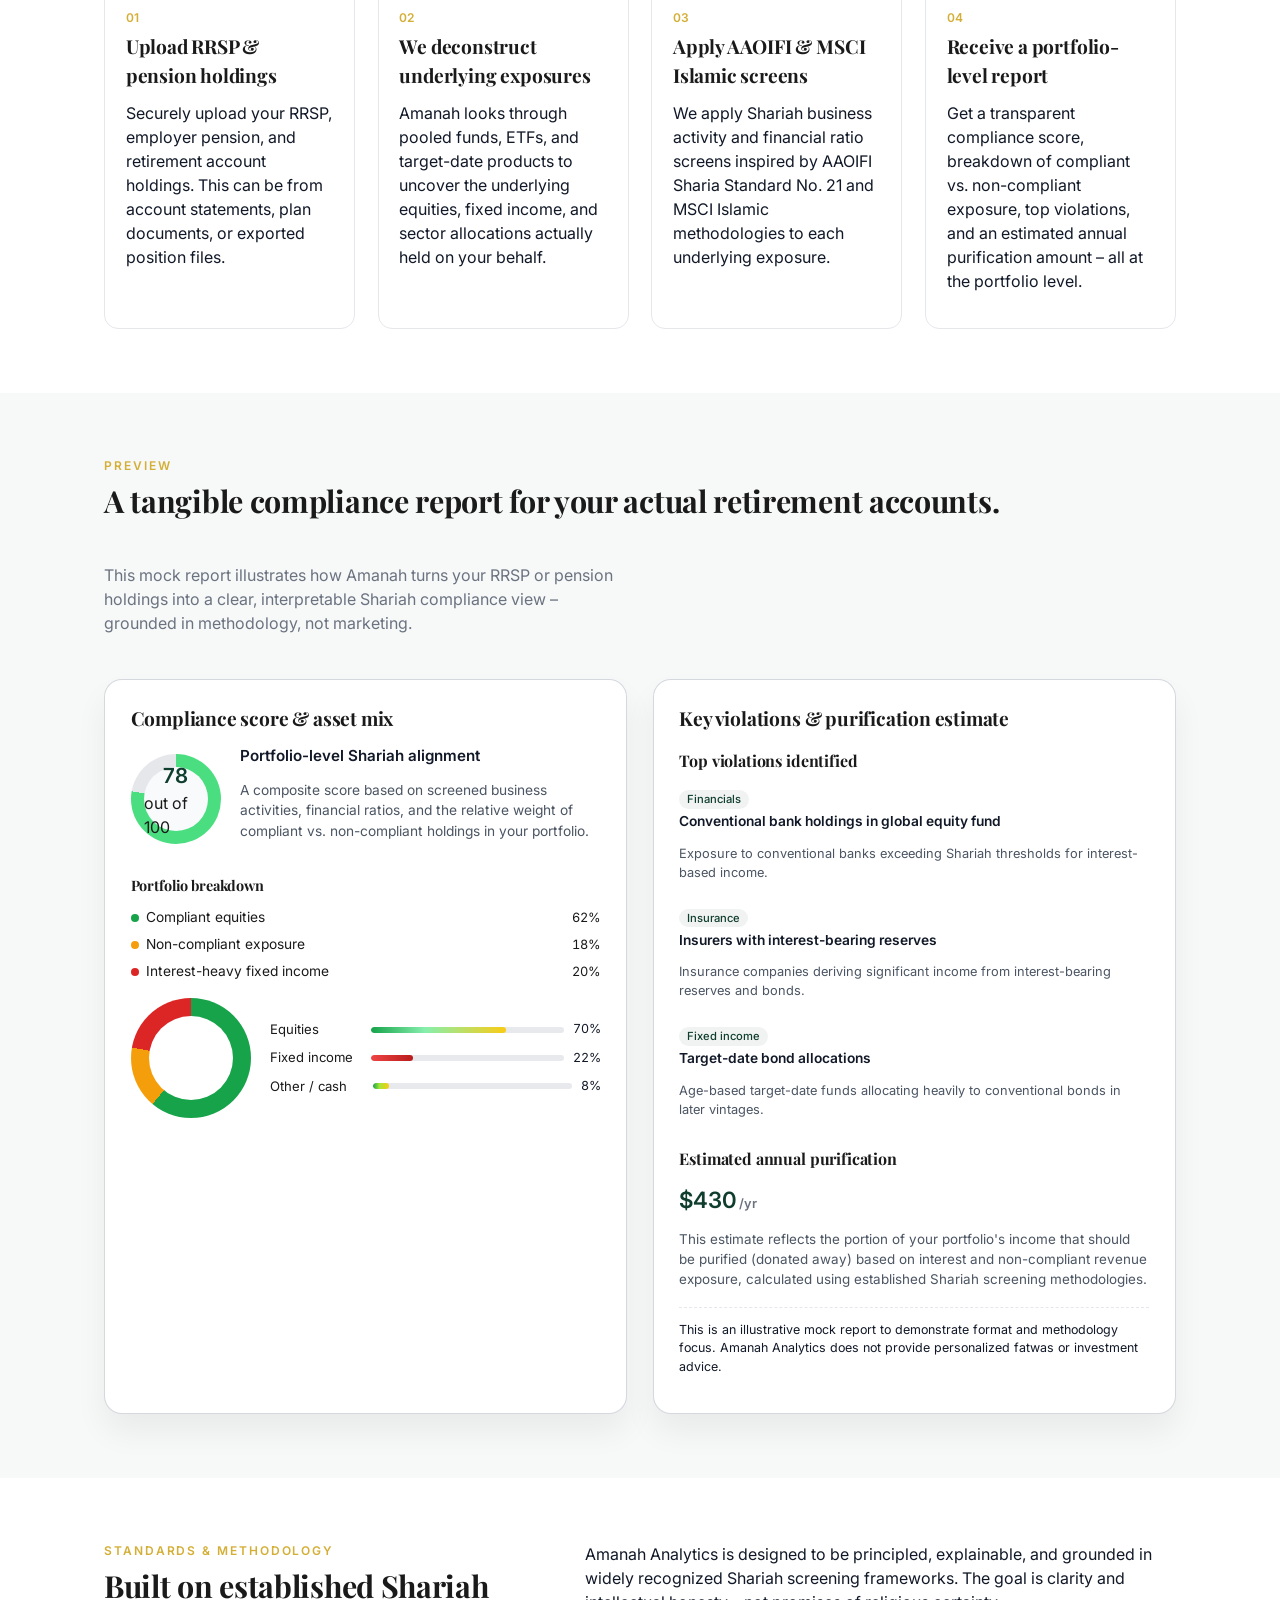
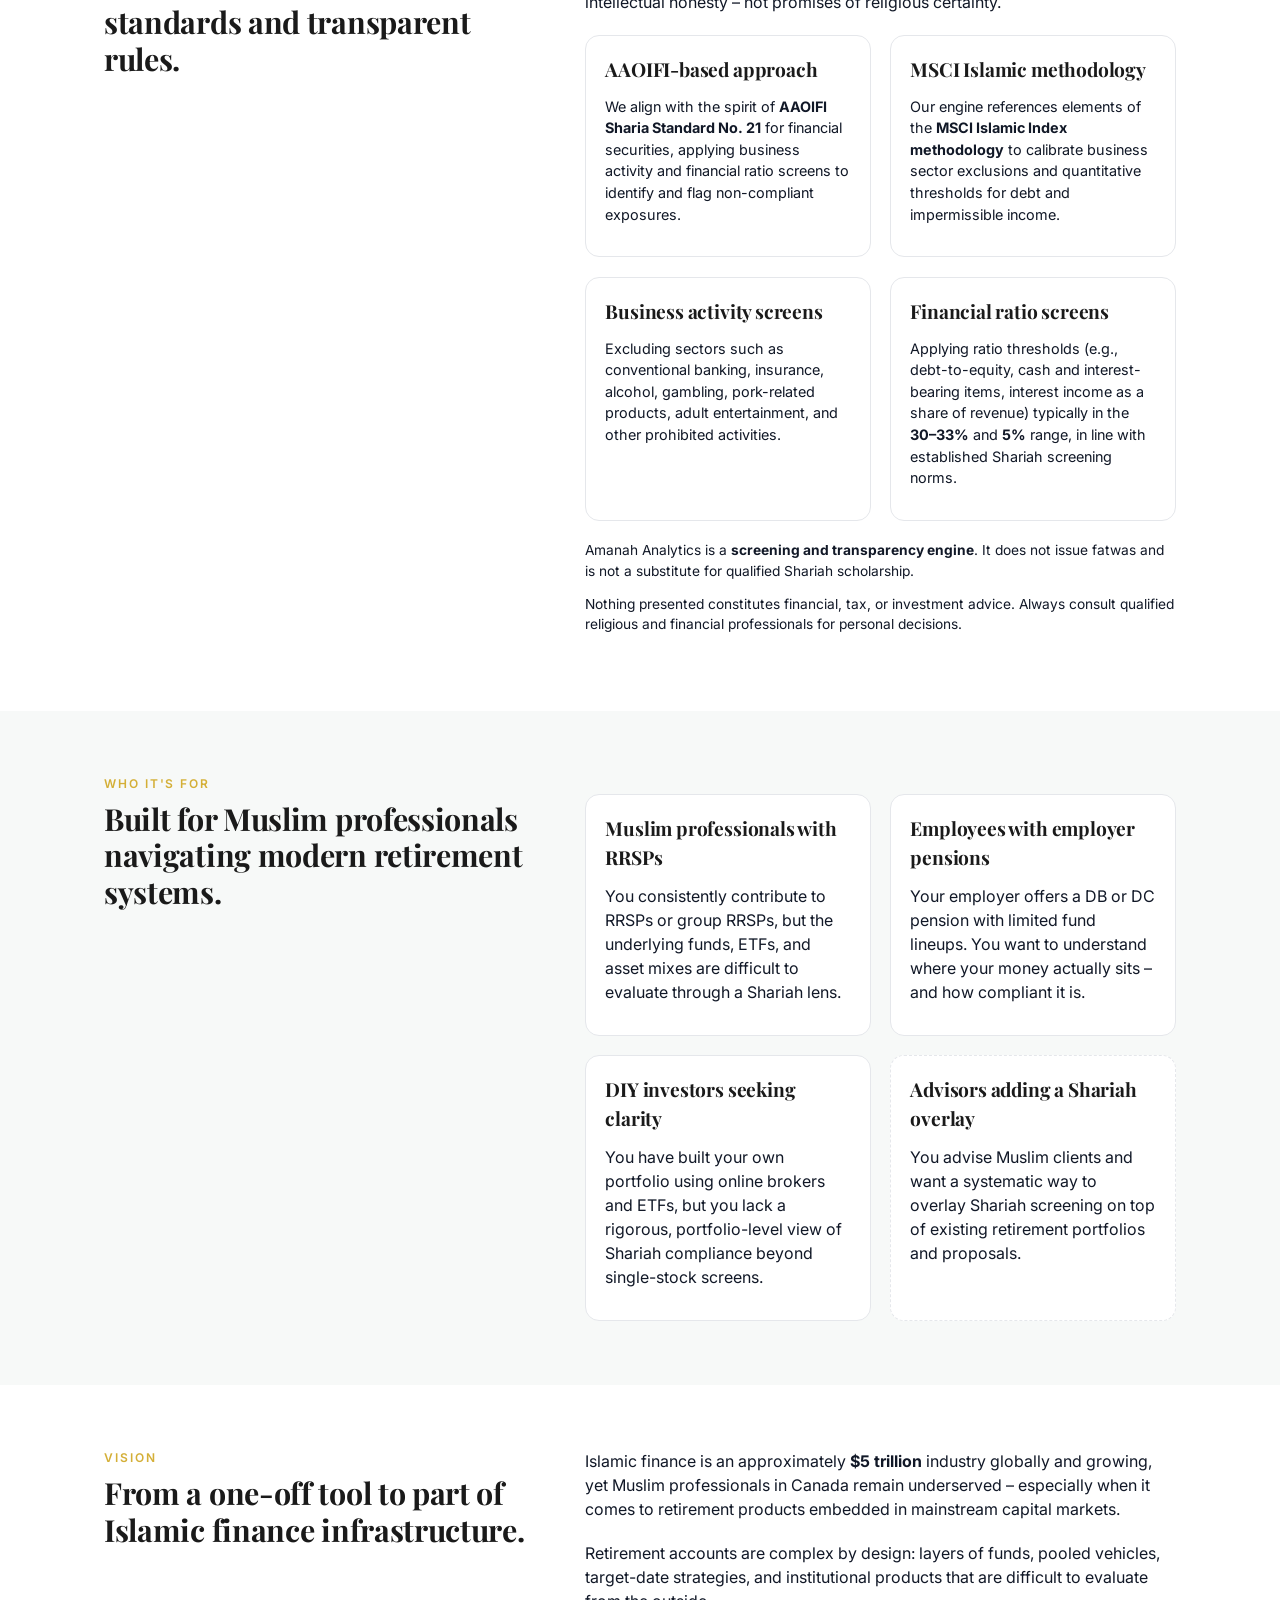
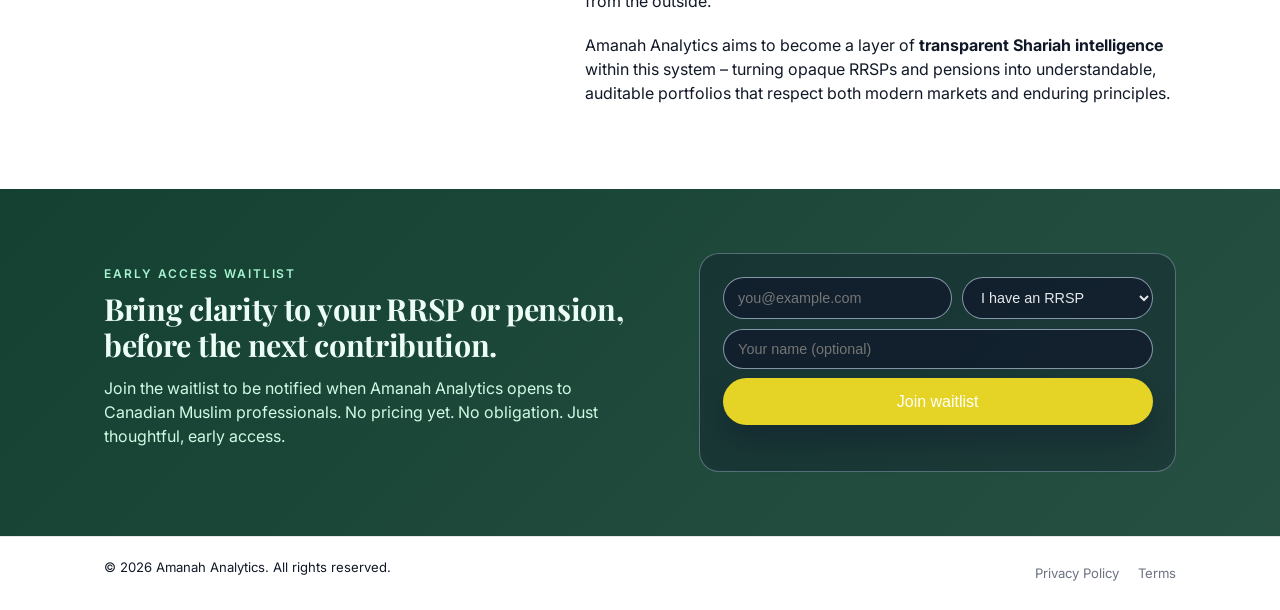
==== commit e25eefce: "Deploy: restore full site (index, styles, main, terms, privacy, api)" ====
--- a/index.html
+++ b/index.html
@@ -1,555 +1,578 @@
-<!DOCTYPE html>
-<html lang="en">
-<head>
-  <meta charset="UTF-8" />
-  <title>Amanah Analytics – Portfolio-Level Shariah Compliance Intelligence</title>
-  <meta name="viewport" content="width=device-width, initial-scale=1" />
-  <meta
-    name="description"
-    content="Amanah Analytics helps Canadian Muslim professionals understand the Shariah compliance of their RRSPs and employer pensions at the portfolio level."
-  />
-
-  <!-- Fonts -->
-  <link rel="preconnect" href="https://fonts.googleapis.com" />
-  <link rel="preconnect" href="https://fonts.gstatic.com" crossorigin />
-  <link
-    href="https://fonts.googleapis.com/css2?family=Playfair+Display:wght@500;600;700&family=Inter:wght@300;400;500;600&family=Amiri:wght@400;500&display=swap"
-    rel="stylesheet"
-  />
-
-  <!-- Styles -->
-  <link rel="stylesheet" href="styles.css" />
-</head>
-<body>
-  <header class="site-header">
-    <div class="container header-inner">
-      <div class="logo">
-        <div class="logo-text">
-          <span class="logo-amanah">AMANAH</span>
-          <span class="logo-gold-rule" aria-hidden="true"></span>
-          <div class="logo-subrow">
-            <span class="logo-analytics">ANALYTICS</span>
-            <span class="logo-arabic" lang="ar" dir="rtl">أمانة</span>
-          </div>
-        </div>
-      </div>
-      <nav class="nav">
-        <a href="#problem">The Problem</a>
-        <a href="#how-it-works">How It Works</a>
-        <a href="#standards">Standards</a>
-        <a href="#who-for">Who It's For</a>
-        <a href="#vision">Vision</a>
-      </nav>
-      <a href="#waitlist" class="btn btn-outline btn-small">Join waitlist</a>
-    </div>
-  </header>
-
-  <main>
-    <!-- 1. Hero Section -->
-    <section class="hero" aria-labelledby="hero-heading">
-      <div class="container hero-grid">
-        <div class="hero-copy">
-          <p class="eyebrow">For Canadian Muslim professionals</p>
-          <h1 id="hero-heading">
-            Know if your RRSP or pension is truly halal.
-          </h1>
-          <p class="hero-subtitle">
-            Amanah Analytics audits what you already own – RRSPs, employer pensions, and
-            retirement funds – against Shariah standards at the <strong>portfolio level</strong>.
-            Not a stock screener. Not a robo-advisor.
-          </p>
-
-          <div class="hero-cta-row">
-            <a href="#waitlist" class="btn btn-primary">Join the waitlist</a>
-            <button class="link-cta" data-scroll-target="#how-it-works">
-              See how it works
-            </button>
-          </div>
-
-          <p class="hero-footnote">
-            Early access for Muslim professionals in Canada. No spam. No sales pitches.
-          </p>
-        </div>
-
-        <!-- Faint dashboard mock -->
-        <div class="hero-mock">
-          <div class="mock-card">
-            <div class="mock-header">
-              <span class="mock-title">RRSP Compliance Overview</span>
-              <span class="mock-pill">Preview</span>
-            </div>
-            <div class="mock-body">
-              <div class="mock-score-block">
-                <div class="mock-score-ring">
-                  <div class="mock-score-inner">
-                    <span class="mock-score-number">78</span>
-                    <span class="mock-score-label">/100</span>
-                  </div>
-                </div>
-                <div class="mock-score-text">
-                  <p class="mock-score-heading">Portfolio Compliance</p>
-                  <p class="mock-score-caption">
-                    Based on AAOIFI &amp; MSCI Islamic screening.
-                  </p>
-                </div>
-              </div>
-
-              <div class="mock-columns">
-                <div class="mock-column">
-                  <p class="mock-label">Portfolio breakdown</p>
-                  <div class="mock-bars">
-                    <div class="mock-bar">
-                      <span>Compliant equities</span>
-                      <div class="bar-track">
-                        <div class="bar-fill bar-fill-green" style="width: 62%;"></div>
-                      </div>
-                      <span class="bar-value">62%</span>
-                    </div>
-                    <div class="mock-bar">
-                      <span>Non-compliant exposure</span>
-                      <div class="bar-track">
-                        <div class="bar-fill bar-fill-amber" style="width: 18%;"></div>
-                      </div>
-                      <span class="bar-value">18%</span>
-                    </div>
-                    <div class="mock-bar">
-                      <span>Interest-heavy fixed income</span>
-                      <div class="bar-track">
-                        <div class="bar-fill bar-fill-red" style="width: 20%;"></div>
-                      </div>
-                      <span class="bar-value">20%</span>
-                    </div>
-                  </div>
-                </div>
-
-                <div class="mock-column">
-                  <p class="mock-label">Estimated annual purification</p>
-                  <p class="mock-purification-amount">$430<span class="per-year">/yr</span></p>
-                  <p class="mock-score-caption">
-                    Calculated from interest and non-compliant income exposure.
-                  </p>
-                  <ul class="mock-violations">
-                    <li>Conventional bank exposure in pension fund</li>
-                    <li>Insurance holdings with interest-based reserves</li>
-                    <li>High fixed-income allocation in target-date fund</li>
-                  </ul>
-                </div>
-              </div>
-            </div>
-          </div>
-          <p class="mock-disclaimer">
-            Illustrative preview only. Not actual investment advice.
-          </p>
-        </div>
-      </div>
-    </section>
-
-    <!-- 2. Problem Section -->
-    <section id="problem" class="section section-muted">
-      <div class="container section-grid">
-        <div>
-          <p class="eyebrow">The retirement gap</p>
-          <h2>You're contributing every month. You still don't know if it's halal.</h2>
-        </div>
-        <div class="section-body">
-          <p>
-            Canadian Muslim professionals are diligent about saving for retirement – RRSPs,
-            employer pensions, and group plans. But the underlying investments are often
-            opaque, diversified, and packaged inside complex funds.
-          </p>
-          <div class="problem-list">
-            <div class="problem-item">
-              <h3>Hidden conventional exposure</h3>
-              <p>
-                Employer pensions and group plans frequently hold conventional banks, insurers,
-                and interest-based financial stocks – without disclosing them in a clear,
-                Shariah-aware format.
-              </p>
-            </div>
-            <div class="problem-item">
-              <h3>Target-date funds with heavy interest</h3>
-              <p>
-                As you approach retirement, "conservative" target-date funds often shift into
-                bonds and fixed income – increasing interest-heavy exposure at the exact time
-                your balance is largest.
-              </p>
-            </div>
-            <div class="problem-item">
-              <h3>No on-demand Shariah audit</h3>
-              <p>
-                In Canada, there is no accessible, on-demand way to run a Shariah compliance
-                audit on your total retirement portfolio. Existing tools focus on screening
-                individual stocks, not the real mix inside your RRSP or pension.
-              </p>
-            </div>
-            <div class="problem-item">
-              <h3>Confusion instead of clarity</h3>
-              <p>
-                The result is chronic uncertainty: you are saving responsibly, but you cannot
-                confidently say your retirement savings align with your principles.
-                Amanah reframes that confusion as a systemic gap – and fills it.
-              </p>
-            </div>
-          </div>
-        </div>
-      </div>
-    </section>
-
-    <!-- 3. How Amanah Works -->
-    <section id="how-it-works" class="section">
-      <div class="container">
-        <p class="eyebrow">How Amanah works</p>
-        <h2>From opaque statements to a principled portfolio view.</h2>
-        <div class="steps-grid">
-          <div class="step-card">
-            <div class="step-number">01</div>
-            <h3>Upload RRSP &amp; pension holdings</h3>
-            <p>
-              Securely upload your RRSP, employer pension, and retirement account holdings.
-              This can be from account statements, plan documents, or exported position files.
-            </p>
-          </div>
-          <div class="step-card">
-            <div class="step-number">02</div>
-            <h3>We deconstruct underlying exposures</h3>
-            <p>
-              Amanah looks through pooled funds, ETFs, and target-date products to uncover the
-              underlying equities, fixed income, and sector allocations actually held on your behalf.
-            </p>
-          </div>
-          <div class="step-card">
-            <div class="step-number">03</div>
-            <h3>Apply AAOIFI &amp; MSCI Islamic screens</h3>
-            <p>
-              We apply Shariah business activity and financial ratio screens inspired by
-              AAOIFI Sharia Standard No. 21 and MSCI Islamic methodologies to each underlying exposure.
-            </p>
-          </div>
-          <div class="step-card">
-            <div class="step-number">04</div>
-            <h3>Receive a portfolio-level report</h3>
-            <p>
-              Get a transparent compliance score, breakdown of compliant vs. non-compliant exposure,
-              top violations, and an estimated annual purification amount – all at the portfolio level.
-            </p>
-          </div>
-        </div>
-      </div>
-    </section>
-
-    <!-- 4. Mock Compliance Report Preview -->
-    <section class="section section-muted">
-      <div class="container">
-        <div class="section-header">
-          <div>
-            <p class="eyebrow">Preview</p>
-            <h2>A tangible compliance report for your actual retirement accounts.</h2>
-          </div>
-          <p class="section-intro">
-            This mock report illustrates how Amanah turns your RRSP or pension holdings into a
-            clear, interpretable Shariah compliance view – grounded in methodology, not marketing.
-          </p>
-        </div>
-
-        <div class="report-grid">
-          <!-- Left: Score + chart -->
-          <div class="report-card">
-            <h3>Compliance score &amp; asset mix</h3>
-            <div class="report-score-row">
-              <div class="report-score-circle">
-                <div class="circle-outer">
-                  <div class="circle-inner">
-                    <span class="circle-score">78</span>
-                    <span class="circle-label">out of 100</span>
-                  </div>
-                </div>
-              </div>
-              <div class="report-score-text">
-                <p class="report-score-title">Portfolio-level Shariah alignment</p>
-                <p class="report-score-desc">
-                  A composite score based on screened business activities, financial ratios,
-                  and the relative weight of compliant vs. non-compliant holdings in your portfolio.
-                </p>
-              </div>
-            </div>
-
-            <div class="report-breakdown">
-              <h4>Portfolio breakdown</h4>
-              <ul class="breakdown-list">
-                <li>
-                  <span class="dot dot-green"></span>
-                  <span>Compliant equities</span>
-                  <span class="breakdown-value">62%</span>
-                </li>
-                <li>
-                  <span class="dot dot-amber"></span>
-                  <span>Non-compliant exposure</span>
-                  <span class="breakdown-value">18%</span>
-                </li>
-                <li>
-                  <span class="dot dot-red"></span>
-                  <span>Interest-heavy fixed income</span>
-                  <span class="breakdown-value">20%</span>
-                </li>
-              </ul>
-
-              <div class="chart-row">
-                <div class="donut-chart" aria-hidden="true"></div>
-                <div class="bar-chart">
-                  <div class="bar-row">
-                    <span>Equities</span>
-                    <div class="bar-track">
-                      <div class="bar-fill bar-fill-green" style="width: 70%;"></div>
-                    </div>
-                    <span class="bar-value">70%</span>
-                  </div>
-                  <div class="bar-row">
-                    <span>Fixed income</span>
-                    <div class="bar-track">
-                      <div class="bar-fill bar-fill-red" style="width: 22%;"></div>
-                    </div>
-                    <span class="bar-value">22%</span>
-                  </div>
-                  <div class="bar-row">
-                    <span>Other / cash</span>
-                    <div class="bar-track">
-                      <div class="bar-fill bar-fill-amber" style="width: 8%;"></div>
-                    </div>
-                    <span class="bar-value">8%</span>
-                  </div>
-                </div>
-              </div>
-            </div>
-          </div>
-
-          <!-- Right: Violations + purification -->
-          <div class="report-card">
-            <h3>Key violations &amp; purification estimate</h3>
-            <div class="report-section">
-              <h4>Top violations identified</h4>
-              <ul class="violations-list">
-                <li>
-                  <span class="violation-tag">Financials</span>
-                  <div>
-                    <p class="violation-title">Conventional bank holdings in global equity fund</p>
-                    <p class="violation-text">
-                      Exposure to conventional banks exceeding Shariah thresholds for interest-based income.
-                    </p>
-                  </div>
-                </li>
-                <li>
-                  <span class="violation-tag">Insurance</span>
-                  <div>
-                    <p class="violation-title">Insurers with interest-bearing reserves</p>
-                    <p class="violation-text">
-                      Insurance companies deriving significant income from interest-bearing reserves and bonds.
-                    </p>
-                  </div>
-                </li>
-                <li>
-                  <span class="violation-tag">Fixed income</span>
-                  <div>
-                    <p class="violation-title">Target-date bond allocations</p>
-                    <p class="violation-text">
-                      Age-based target-date funds allocating heavily to conventional bonds in later vintages.
-                    </p>
-                  </div>
-                </li>
-              </ul>
-            </div>
-
-            <div class="report-section">
-              <h4>Estimated annual purification</h4>
-              <p class="purification-amount">$430<span class="per-year">/yr</span></p>
-              <p class="purification-text">
-                This estimate reflects the portion of your portfolio's income that should be purified
-                (donated away) based on interest and non-compliant revenue exposure, calculated using
-                established Shariah screening methodologies.
-              </p>
-            </div>
-
-            <div class="report-footnote">
-              <p>
-                This is an illustrative mock report to demonstrate format and methodology focus.
-                Amanah Analytics does not provide personalized fatwas or investment advice.
-              </p>
-            </div>
-          </div>
-        </div>
-      </div>
-    </section>
-
-    <!-- 5. Standards & Methodology -->
-    <section id="standards" class="section">
-      <div class="container section-grid">
-        <div>
-          <p class="eyebrow">Standards &amp; methodology</p>
-          <h2>Built on established Shariah standards and transparent rules.</h2>
-        </div>
-        <div class="section-body">
-          <p>
-            Amanah Analytics is designed to be principled, explainable, and grounded in
-            widely recognized Shariah screening frameworks. The goal is clarity and
-            intellectual honesty – not promises of religious certainty.
-          </p>
-          <div class="pill-grid">
-            <div class="pill-card">
-              <h3>AAOIFI-based approach</h3>
-              <p>
-                We align with the spirit of <strong>AAOIFI Sharia Standard No. 21</strong> for
-                financial securities, applying business activity and financial ratio screens to
-                identify and flag non-compliant exposures.
-              </p>
-            </div>
-            <div class="pill-card">
-              <h3>MSCI Islamic methodology</h3>
-              <p>
-                Our engine references elements of the <strong>MSCI Islamic Index methodology</strong>
-                to calibrate business sector exclusions and quantitative thresholds for debt and
-                impermissible income.
-              </p>
-            </div>
-            <div class="pill-card">
-              <h3>Business activity screens</h3>
-              <p>
-                Excluding sectors such as conventional banking, insurance, alcohol, gambling,
-                pork-related products, adult entertainment, and other prohibited activities.
-              </p>
-            </div>
-            <div class="pill-card">
-              <h3>Financial ratio screens</h3>
-              <p>
-                Applying ratio thresholds (e.g., debt-to-equity, cash and interest-bearing items,
-                interest income as a share of revenue) typically in the
-                <strong>30–33%</strong> and <strong>5%</strong> range, in line with established
-                Shariah screening norms.
-              </p>
-            </div>
-          </div>
-          <div class="methodology-footnotes">
-            <p>
-              Amanah Analytics is a <strong>screening and transparency engine</strong>. It does
-              not issue fatwas and is not a substitute for qualified Shariah scholarship.
-            </p>
-            <p>
-              Nothing presented constitutes financial, tax, or investment advice. Always consult
-              qualified religious and financial professionals for personal decisions.
-            </p>
-          </div>
-        </div>
-      </div>
-    </section>
-
-    <!-- 6. Who It's For -->
-    <section id="who-for" class="section section-muted">
-      <div class="container section-grid">
-        <div>
-          <p class="eyebrow">Who it's for</p>
-          <h2>Built for Muslim professionals navigating modern retirement systems.</h2>
-        </div>
-        <div class="section-body">
-          <div class="who-grid">
-            <div class="who-card">
-              <h3>Muslim professionals with RRSPs</h3>
-              <p>
-                You consistently contribute to RRSPs or group RRSPs, but the underlying funds,
-                ETFs, and asset mixes are difficult to evaluate through a Shariah lens.
-              </p>
-            </div>
-            <div class="who-card">
-              <h3>Employees with employer pensions</h3>
-              <p>
-                Your employer offers a DB or DC pension with limited fund lineups.
-                You want to understand where your money actually sits – and how compliant it is.
-              </p>
-            </div>
-            <div class="who-card">
-              <h3>DIY investors seeking clarity</h3>
-              <p>
-                You have built your own portfolio using online brokers and ETFs, but you lack
-                a rigorous, portfolio-level view of Shariah compliance beyond single-stock screens.
-              </p>
-            </div>
-            <div class="who-card who-card-secondary">
-              <h3>Advisors adding a Shariah overlay</h3>
-              <p>
-                You advise Muslim clients and want a systematic way to overlay Shariah screening
-                on top of existing retirement portfolios and proposals.
-              </p>
-            </div>
-          </div>
-        </div>
-      </div>
-    </section>
-
-    <!-- 7. Vision / Market Gap -->
-    <section id="vision" class="section">
-      <div class="container section-grid">
-        <div>
-          <p class="eyebrow">Vision</p>
-          <h2>From a one-off tool to part of Islamic finance infrastructure.</h2>
-        </div>
-        <div class="section-body">
-          <p>
-            Islamic finance is an approximately <strong>$5 trillion</strong> industry globally and
-            growing, yet Muslim professionals in Canada remain underserved – especially when it comes
-            to retirement products embedded in mainstream capital markets.
-          </p>
-          <p>
-            Retirement accounts are complex by design: layers of funds, pooled vehicles, target-date
-            strategies, and institutional products that are difficult to evaluate from the outside.
-          </p>
-          <p>
-            Amanah Analytics aims to become a layer of <strong>transparent Shariah intelligence</strong>
-            within this system – turning opaque RRSPs and pensions into understandable, auditable
-            portfolios that respect both modern markets and enduring principles.
-          </p>
-        </div>
-      </div>
-    </section>
-
-    <!-- 8. Final Waitlist CTA -->
-    <section id="waitlist" class="section section-cta">
-      <div class="container cta-inner">
-        <div>
-          <p class="eyebrow">Early access waitlist</p>
-          <h2>Bring clarity to your RRSP or pension, before the next contribution.</h2>
-          <p class="section-intro">
-            Join the waitlist to be notified when Amanah Analytics opens to Canadian Muslim
-            professionals. No pricing yet. No obligation. Just thoughtful, early access.
-          </p>
-        </div>
-        <form class="waitlist-form">
-          <label class="sr-only" for="email">Email address</label>
-          <input id="email" type="email" name="email" placeholder="you@example.com" autocomplete="email" required />
-          <label class="sr-only" for="profile">I am...</label>
-          <select id="profile" name="profile">
-            <option value="rrsp">I have an RRSP</option>
-            <option value="pension">I have an employer pension</option>
-            <option value="both">I have both an RRSP and pension</option>
-            <option value="brokerage">I invest through a brokerage account (TFSA / personal investing)</option>
-            <option value="advisor">I am a financial advisor / planner</option>
-            <option value="exploring">Just exploring halal investing</option>
-          </select>
-          <label class="sr-only" for="name-input">Name (optional)</label>
-          <input id="name-input" type="text" name="name" class="waitlist-form__name" placeholder="Your name (optional)" autocomplete="name" />
-          <button type="submit" class="btn btn-primary">Join waitlist</button>
-          <p class="form-note form-message" aria-live="polite"></p>
-        </form>
-      </div>
-    </section>
-  </main>
-
-  <footer class="site-footer">
-    <div class="container footer-inner">
-      <p class="footer-brand">© <span id="year"></span> Amanah Analytics. All rights reserved.</p>
-      <div class="footer-links">
-        <a href="privacy.html">Privacy Policy</a>
-        <a href="terms.html">Terms</a>
-      </div>
-    </div>
-  </footer>
-
-  <script src="main.js"></script>
-</body>
-</html>
+<!DOCTYPE html>
+<html lang="en">
+<head>
+  <meta charset="UTF-8" />
+  <title>Amanah Analytics – Portfolio-Level Shariah Compliance Intelligence</title>
+  <meta name="viewport" content="width=device-width, initial-scale=1" />
+  <meta
+    name="description"
+    content="Amanah Analytics helps Canadian Muslim professionals understand the Shariah compliance of their RRSPs and employer pensions at the portfolio level."
+  />
+
+  <!-- Fonts -->
+  <link rel="preconnect" href="https://fonts.googleapis.com" />
+  <link rel="preconnect" href="https://fonts.gstatic.com" crossorigin />
+  <link
+    href="https://fonts.googleapis.com/css2?family=Playfair+Display:wght@500;600;700&family=Inter:wght@300;400;500;600&family=Amiri:wght@400;500&display=swap"
+    rel="stylesheet"
+  />
+
+  <!-- Styles -->
+  <link rel="stylesheet" href="styles.css" />
+</head>
+<body>
+  <header class="site-header">
+    <div class="container header-inner">
+      <div class="logo">
+        <div class="logo-text">
+          <span class="logo-amanah">AMANAH</span>
+          <span class="logo-gold-rule" aria-hidden="true"></span>
+          <div class="logo-subrow">
+            <span class="logo-analytics">ANALYTICS</span>
+            <span class="logo-arabic" lang="ar" dir="rtl">أمانة</span>
+          </div>
+        </div>
+      </div>
+      <nav class="nav">
+        <a href="#problem">The Problem</a>
+        <a href="#how-it-works">How It Works</a>
+        <a href="#standards">Standards</a>
+        <a href="#who-for">Who It's For</a>
+        <a href="#vision">Vision</a>
+      </nav>
+      <a href="#waitlist" class="btn btn-outline btn-small">Join waitlist</a>
+    </div>
+  </header>
+
+  <main>
+    <!-- 1. Hero Section -->
+    <section class="hero" aria-labelledby="hero-heading">
+      <div class="container hero-grid">
+        <div class="hero-copy">
+          <p class="eyebrow">For Canadian Muslim professionals</p>
+          <h1 id="hero-heading">
+            Know if your RRSP or pension is truly halal.
+          </h1>
+          <p class="hero-subtitle">
+            Amanah Analytics audits what you already own – RRSPs, employer pensions, and
+            retirement funds – against Shariah standards at the <strong>portfolio level</strong>.
+            Not a stock screener. Not a robo-advisor.
+          </p>
+
+          <div class="hero-cta-row">
+            <a href="#waitlist" class="btn btn-primary">Join the waitlist</a>
+            <button class="link-cta" data-scroll-target="#how-it-works">
+              See how it works
+            </button>
+          </div>
+
+          <p class="hero-footnote">
+            Early access for Muslim professionals in Canada. No spam. No sales pitches.
+          </p>
+        </div>
+
+        <!-- Faint dashboard mock -->
+        <div class="hero-mock">
+          <div class="mock-card">
+            <div class="mock-header">
+              <span class="mock-title">RRSP Compliance Overview</span>
+              <span class="mock-pill">Preview</span>
+            </div>
+            <div class="mock-body">
+              <div class="mock-score-block">
+                <div class="mock-score-ring">
+                  <div class="mock-score-inner">
+                    <span class="mock-score-number">78</span>
+                    <span class="mock-score-label">/100</span>
+                  </div>
+                </div>
+                <div class="mock-score-text">
+                  <p class="mock-score-heading">Portfolio Compliance</p>
+                  <p class="mock-score-caption">
+                    Based on AAOIFI &amp; MSCI Islamic screening.
+                  </p>
+                </div>
+              </div>
+
+              <div class="mock-columns">
+                <div class="mock-column">
+                  <p class="mock-label">Portfolio breakdown</p>
+                  <div class="mock-bars">
+                    <div class="mock-bar">
+                      <span>Compliant equities</span>
+                      <div class="bar-track">
+                        <div class="bar-fill bar-fill-green" style="width: 62%;"></div>
+                      </div>
+                      <span class="bar-value">62%</span>
+                    </div>
+                    <div class="mock-bar">
+                      <span>Non-compliant exposure</span>
+                      <div class="bar-track">
+                        <div class="bar-fill bar-fill-amber" style="width: 18%;"></div>
+                      </div>
+                      <span class="bar-value">18%</span>
+                    </div>
+                    <div class="mock-bar">
+                      <span>Interest-heavy fixed income</span>
+                      <div class="bar-track">
+                        <div class="bar-fill bar-fill-red" style="width: 20%;"></div>
+                      </div>
+                      <span class="bar-value">20%</span>
+                    </div>
+                  </div>
+                </div>
+
+                <div class="mock-column">
+                  <p class="mock-label">Estimated annual purification</p>
+                  <p class="mock-purification-amount">$430<span class="per-year">/yr</span></p>
+                  <p class="mock-score-caption">
+                    Calculated from interest and non-compliant income exposure.
+                  </p>
+                  <ul class="mock-violations">
+                    <li>Conventional bank exposure in pension fund</li>
+                    <li>Insurance holdings with interest-based reserves</li>
+                    <li>High fixed-income allocation in target-date fund</li>
+                  </ul>
+                </div>
+              </div>
+            </div>
+          </div>
+          <p class="mock-disclaimer">
+            Illustrative preview only. Not actual investment advice.
+          </p>
+        </div>
+      </div>
+    </section>
+
+    <!-- 2. Problem Section -->
+    <section id="problem" class="section section-muted">
+      <div class="container section-grid">
+        <div>
+          <p class="eyebrow">The retirement gap</p>
+          <h2>You're contributing every month. You still don't know if it's halal.</h2>
+        </div>
+        <div class="section-body">
+          <p>
+            Canadian Muslim professionals are diligent about saving for retirement – RRSPs,
+            employer pensions, and group plans. But the underlying investments are often
+            opaque, diversified, and packaged inside complex funds.
+          </p>
+          <div class="problem-list">
+            <div class="problem-item">
+              <h3>Hidden conventional exposure</h3>
+              <p>
+                Employer pensions and group plans frequently hold conventional banks, insurers,
+                and interest-based financial stocks – without disclosing them in a clear,
+                Shariah-aware format.
+              </p>
+            </div>
+            <div class="problem-item">
+              <h3>Target-date funds with heavy interest</h3>
+              <p>
+                As you approach retirement, "conservative" target-date funds often shift into
+                bonds and fixed income – increasing interest-heavy exposure at the exact time
+                your balance is largest.
+              </p>
+            </div>
+            <div class="problem-item">
+              <h3>No on-demand Shariah audit</h3>
+              <p>
+                In Canada, there is no accessible, on-demand way to run a Shariah compliance
+                audit on your total retirement portfolio. Existing tools focus on screening
+                individual stocks, not the real mix inside your RRSP or pension.
+              </p>
+            </div>
+            <div class="problem-item">
+              <h3>Confusion instead of clarity</h3>
+              <p>
+                The result is chronic uncertainty: you are saving responsibly, but you cannot
+                confidently say your retirement savings align with your principles.
+                Amanah reframes that confusion as a systemic gap – and fills it.
+              </p>
+            </div>
+          </div>
+        </div>
+      </div>
+    </section>
+
+    <!-- 3. How Amanah Works -->
+    <section id="how-it-works" class="section">
+      <div class="container">
+        <p class="eyebrow">How Amanah works</p>
+        <h2>From opaque statements to a principled portfolio view.</h2>
+        <div class="steps-grid">
+          <div class="step-card">
+            <div class="step-number">01</div>
+            <h3>Upload RRSP &amp; pension holdings</h3>
+            <p>
+              Securely upload your RRSP, employer pension, and retirement account holdings.
+              This can be from account statements, plan documents, or exported position files.
+            </p>
+          </div>
+          <div class="step-card">
+            <div class="step-number">02</div>
+            <h3>We deconstruct underlying exposures</h3>
+            <p>
+              Amanah looks through pooled funds, ETFs, and target-date products to uncover the
+              underlying equities, fixed income, and sector allocations actually held on your behalf.
+            </p>
+          </div>
+          <div class="step-card">
+            <div class="step-number">03</div>
+            <h3>Apply AAOIFI &amp; MSCI Islamic screens</h3>
+            <p>
+              We apply Shariah business activity and financial ratio screens inspired by
+              AAOIFI Sharia Standard No. 21 and MSCI Islamic methodologies to each underlying exposure.
+            </p>
+          </div>
+          <div class="step-card">
+            <div class="step-number">04</div>
+            <h3>Receive a portfolio-level report</h3>
+            <p>
+              Get a transparent compliance score, breakdown of compliant vs. non-compliant exposure,
+              top violations, and an estimated annual purification amount – all at the portfolio level.
+            </p>
+          </div>
+        </div>
+      </div>
+    </section>
+
+    <!-- 4. Mock Compliance Report Preview -->
+    <section class="section section-muted">
+      <div class="container">
+        <div class="section-header">
+          <div>
+            <p class="eyebrow">Preview</p>
+            <h2>A tangible compliance report for your actual retirement accounts.</h2>
+          </div>
+          <p class="section-intro">
+            This mock report illustrates how Amanah turns your RRSP or pension holdings into a
+            clear, interpretable Shariah compliance view – grounded in methodology, not marketing.
+          </p>
+        </div>
+
+        <div class="report-grid">
+          <!-- Left: Score + chart -->
+          <div class="report-card">
+            <h3>Compliance score &amp; asset mix</h3>
+            <div class="report-score-row">
+              <div class="report-score-circle">
+                <div class="circle-outer">
+                  <div class="circle-inner">
+                    <span class="circle-score">78</span>
+                    <span class="circle-label">out of 100</span>
+                  </div>
+                </div>
+              </div>
+              <div class="report-score-text">
+                <p class="report-score-title">Portfolio-level Shariah alignment</p>
+                <p class="report-score-desc">
+                  A composite score based on screened business activities, financial ratios,
+                  and the relative weight of compliant vs. non-compliant holdings in your portfolio.
+                </p>
+              </div>
+            </div>
+
+            <div class="report-breakdown">
+              <h4>Portfolio breakdown</h4>
+              <ul class="breakdown-list">
+                <li>
+                  <span class="dot dot-green"></span>
+                  <span>Compliant equities</span>
+                  <span class="breakdown-value">62%</span>
+                </li>
+                <li>
+                  <span class="dot dot-amber"></span>
+                  <span>Non-compliant exposure</span>
+                  <span class="breakdown-value">18%</span>
+                </li>
+                <li>
+                  <span class="dot dot-red"></span>
+                  <span>Interest-heavy fixed income</span>
+                  <span class="breakdown-value">20%</span>
+                </li>
+              </ul>
+
+              <div class="chart-row">
+                <!-- Simple donut chart using CSS -->
+                <div class="donut-chart" aria-hidden="true"></div>
+
+                <!-- Simple bar chart -->
+                <div class="bar-chart">
+                  <div class="bar-row">
+                    <span>Equities</span>
+                    <div class="bar-track">
+                      <div class="bar-fill bar-fill-green" style="width: 70%;"></div>
+                    </div>
+                    <span class="bar-value">70%</span>
+                  </div>
+                  <div class="bar-row">
+                    <span>Fixed income</span>
+                    <div class="bar-track">
+                      <div class="bar-fill bar-fill-red" style="width: 22%;"></div>
+                    </div>
+                    <span class="bar-value">22%</span>
+                  </div>
+                  <div class="bar-row">
+                    <span>Other / cash</span>
+                    <div class="bar-track">
+                      <div class="bar-fill bar-fill-amber" style="width: 8%;"></div>
+                    </div>
+                    <span class="bar-value">8%</span>
+                  </div>
+                </div>
+              </div>
+            </div>
+          </div>
+
+          <!-- Right: Violations + purification -->
+          <div class="report-card">
+            <h3>Key violations &amp; purification estimate</h3>
+            <div class="report-section">
+              <h4>Top violations identified</h4>
+              <ul class="violations-list">
+                <li>
+                  <span class="violation-tag">Financials</span>
+                  <div>
+                    <p class="violation-title">Conventional bank holdings in global equity fund</p>
+                    <p class="violation-text">
+                      Exposure to conventional banks exceeding Shariah thresholds for interest-based income.
+                    </p>
+                  </div>
+                </li>
+                <li>
+                  <span class="violation-tag">Insurance</span>
+                  <div>
+                    <p class="violation-title">Insurers with interest-bearing reserves</p>
+                    <p class="violation-text">
+                      Insurance companies deriving significant income from interest-bearing reserves and bonds.
+                    </p>
+                  </div>
+                </li>
+                <li>
+                  <span class="violation-tag">Fixed income</span>
+                  <div>
+                    <p class="violation-title">Target-date bond allocations</p>
+                    <p class="violation-text">
+                      Age-based target-date funds allocating heavily to conventional bonds in later vintages.
+                    </p>
+                  </div>
+                </li>
+              </ul>
+            </div>
+
+            <div class="report-section">
+              <h4>Estimated annual purification</h4>
+              <p class="purification-amount">$430<span class="per-year">/yr</span></p>
+              <p class="purification-text">
+                This estimate reflects the portion of your portfolio's income that should be purified
+                (donated away) based on interest and non-compliant revenue exposure, calculated using
+                established Shariah screening methodologies.
+              </p>
+            </div>
+
+            <div class="report-footnote">
+              <p>
+                This is an illustrative mock report to demonstrate format and methodology focus.
+                Amanah Analytics does not provide personalized fatwas or investment advice.
+              </p>
+            </div>
+          </div>
+        </div>
+      </div>
+    </section>
+
+    <!-- 5. Standards & Methodology -->
+    <section id="standards" class="section">
+      <div class="container section-grid">
+        <div>
+          <p class="eyebrow">Standards &amp; methodology</p>
+          <h2>Built on established Shariah standards and transparent rules.</h2>
+        </div>
+        <div class="section-body">
+          <p>
+            Amanah Analytics is designed to be principled, explainable, and grounded in
+            widely recognized Shariah screening frameworks. The goal is clarity and
+            intellectual honesty – not promises of religious certainty.
+          </p>
+          <div class="pill-grid">
+            <div class="pill-card">
+              <h3>AAOIFI-based approach</h3>
+              <p>
+                We align with the spirit of <strong>AAOIFI Sharia Standard No. 21</strong> for
+                financial securities, applying business activity and financial ratio screens to
+                identify and flag non-compliant exposures.
+              </p>
+            </div>
+            <div class="pill-card">
+              <h3>MSCI Islamic methodology</h3>
+              <p>
+                Our engine references elements of the <strong>MSCI Islamic Index methodology</strong>
+                to calibrate business sector exclusions and quantitative thresholds for debt and
+                impermissible income.
+              </p>
+            </div>
+            <div class="pill-card">
+              <h3>Business activity screens</h3>
+              <p>
+                Excluding sectors such as conventional banking, insurance, alcohol, gambling,
+                pork-related products, adult entertainment, and other prohibited activities.
+              </p>
+            </div>
+            <div class="pill-card">
+              <h3>Financial ratio screens</h3>
+              <p>
+                Applying ratio thresholds (e.g., debt-to-equity, cash and interest-bearing items,
+                interest income as a share of revenue) typically in the
+                <strong>30–33%</strong> and <strong>5%</strong> range, in line with established
+                Shariah screening norms.
+              </p>
+            </div>
+          </div>
+          <div class="methodology-footnotes">
+            <p>
+              Amanah Analytics is a <strong>screening and transparency engine</strong>. It does
+              not issue fatwas and is not a substitute for qualified Shariah scholarship.
+            </p>
+            <p>
+              Nothing presented constitutes financial, tax, or investment advice. Always consult
+              qualified religious and financial professionals for personal decisions.
+            </p>
+          </div>
+        </div>
+      </div>
+    </section>
+
+    <!-- 6. Who It's For -->
+    <section id="who-for" class="section section-muted">
+      <div class="container section-grid">
+        <div>
+          <p class="eyebrow">Who it's for</p>
+          <h2>Built for Muslim professionals navigating modern retirement systems.</h2>
+        </div>
+        <div class="section-body">
+          <div class="who-grid">
+            <div class="who-card">
+              <h3>Muslim professionals with RRSPs</h3>
+              <p>
+                You consistently contribute to RRSPs or group RRSPs, but the underlying funds,
+                ETFs, and asset mixes are difficult to evaluate through a Shariah lens.
+              </p>
+            </div>
+            <div class="who-card">
+              <h3>Employees with employer pensions</h3>
+              <p>
+                Your employer offers a DB or DC pension with limited fund lineups.
+                You want to understand where your money actually sits – and how compliant it is.
+              </p>
+            </div>
+            <div class="who-card">
+              <h3>DIY investors seeking clarity</h3>
+              <p>
+                You have built your own portfolio using online brokers and ETFs, but you lack
+                a rigorous, portfolio-level view of Shariah compliance beyond single-stock screens.
+              </p>
+            </div>
+            <div class="who-card who-card-secondary">
+              <h3>Advisors adding a Shariah overlay</h3>
+              <p>
+                You advise Muslim clients and want a systematic way to overlay Shariah screening
+                on top of existing retirement portfolios and proposals.
+              </p>
+            </div>
+          </div>
+        </div>
+      </div>
+    </section>
+
+    <!-- 7. Vision / Market Gap -->
+    <section id="vision" class="section">
+      <div class="container section-grid">
+        <div>
+          <p class="eyebrow">Vision</p>
+          <h2>From a one-off tool to part of Islamic finance infrastructure.</h2>
+        </div>
+        <div class="section-body">
+          <p>
+            Islamic finance is an approximately <strong>$5 trillion</strong> industry globally and
+            growing, yet Muslim professionals in Canada remain underserved – especially when it comes
+            to retirement products embedded in mainstream capital markets.
+          </p>
+          <p>
+            Retirement accounts are complex by design: layers of funds, pooled vehicles, target-date
+            strategies, and institutional products that are difficult to evaluate from the outside.
+          </p>
+          <p>
+            Amanah Analytics aims to become a layer of <strong>transparent Shariah intelligence</strong>
+            within this system – turning opaque RRSPs and pensions into understandable, auditable
+            portfolios that respect both modern markets and enduring principles.
+          </p>
+        </div>
+      </div>
+    </section>
+
+    <!-- 8. Final Waitlist CTA -->
+    <section id="waitlist" class="section section-cta">
+      <div class="container cta-inner">
+        <div>
+          <p class="eyebrow">Early access waitlist</p>
+          <h2>Bring clarity to your RRSP or pension, before the next contribution.</h2>
+          <p class="section-intro">
+            Join the waitlist to be notified when Amanah Analytics opens to Canadian Muslim
+            professionals. No pricing yet. No obligation. Just thoughtful, early access.
+          </p>
+        </div>
+        <form class="waitlist-form">
+          <label class="sr-only" for="email">Email address</label>
+          <input
+            id="email"
+            type="email"
+            name="email"
+            placeholder="you@example.com"
+            autocomplete="email"
+            required
+          />
+          <label class="sr-only" for="profile">I am...</label>
+          <select id="profile" name="profile">
+            <option value="rrsp">I have an RRSP</option>
+            <option value="pension">I have an employer pension</option>
+            <option value="both">I have both an RRSP and pension</option>
+            <option value="brokerage">
+              I invest through a brokerage account (TFSA / personal investing)
+            </option>
+            <option value="advisor">I am a financial advisor / planner</option>
+            <option value="exploring">Just exploring halal investing</option>
+          </select>
+
+          <label class="sr-only" for="name-input">Name (optional)</label>
+          <input
+            id="name-input"
+            type="text"
+            name="name"
+            class="waitlist-form__name"
+            placeholder="Your name (optional)"
+            autocomplete="name"
+          />
+          <button type="submit" class="btn btn-primary">
+            Join waitlist
+          </button>
+
+          <p class="form-note form-message" aria-live="polite"></p>
+        </form>
+      </div>
+    </section>
+  </main>
+
+  <footer class="site-footer">
+    <div class="container footer-inner">
+      <p class="footer-brand">© <span id="year"></span> Amanah Analytics. All rights reserved.</p>
+      <div class="footer-links">
+        <a href="privacy.html">Privacy Policy</a>
+        <a href="terms.html">Terms</a>
+      </div>
+    </div>
+  </footer>
+
+  <script src="main.js"></script>
+</body>
+</html>
--- a/styles.css
+++ b/styles.css
@@ -0,0 +1,154 @@
+:root {
+  --green-deep: #0f3d2e;
+  --green-emerald: #d4af37;
+  --bg-soft: #f7f9f8;
+  --text-dark: #1a1a1a;
+  --muted-gray: #6b7280;
+  --border-subtle: #e5e7eb;
+  --error-red: #b91c1c;
+  --amber: #f59e0b;
+  --radius-md: 14px;
+  --shadow-soft: 0 20px 40px rgba(15, 61, 46, 0.08);
+}
+
+*, *::before, *::after { box-sizing: border-box; }
+html, body { margin: 0; padding: 0; font-family: "Inter", system-ui, sans-serif; color: var(--text-dark); background-color: #ffffff; scroll-behavior: smooth; overflow-x: hidden; }
+body { line-height: 1.5; }
+.container { max-width: 1120px; margin: 0 auto; padding: 0 1.5rem; }
+.section { padding: 4rem 0; }
+.section-muted { background-color: var(--bg-soft); }
+.section-cta { background: linear-gradient(135deg, rgba(15, 61, 46, 0.98), rgba(15, 61, 46, 0.9)); color: #f9fafb; }
+.section-grid { display: grid; grid-template-columns: minmax(0, 1.1fr) minmax(0, 1.5fr); gap: 3rem; align-items: flex-start; }
+.section-header { display: flex; flex-wrap: wrap; align-items: flex-start; justify-content: space-between; gap: 2rem; }
+.section-intro { max-width: 32rem; color: var(--muted-gray); }
+.section-body > p { margin-top: 0; margin-bottom: 1.25rem; }
+h1, h2, h3, h4 { font-family: "Playfair Display", serif; margin: 0 0 0.75rem; letter-spacing: -0.01em; }
+h1 { font-size: clamp(2.2rem, 3vw + 1rem, 3.1rem); line-height: 1.1; }
+h2 { font-size: 1.9rem; line-height: 1.2; }
+h3 { font-size: 1.2rem; }
+h4 { font-size: 1rem; }
+p { margin: 0 0 0.75rem; color: #111827; }
+.eyebrow { text-transform: uppercase; font-size: 0.75rem; letter-spacing: 0.16em; font-weight: 600; color: var(--green-emerald); margin-bottom: 0.5rem; }
+.site-header { position: sticky; top: 0; z-index: 50; backdrop-filter: blur(14px); background-color: rgba(255, 255, 255, 0.92); border-bottom: 1px solid rgba(229, 231, 235, 0.6); }
+.header-inner { display: flex; align-items: center; justify-content: space-between; padding: 0.9rem 1.5rem; }
+.logo { display: flex; flex-direction: column; align-items: flex-start; }
+.logo-text { display: flex; flex-direction: column; align-items: flex-start; width: max-content; }
+.logo-amanah { font-family: "Playfair Display", serif; text-transform: uppercase; letter-spacing: -0.02em; font-size: 1.4rem; font-weight: 500; color: var(--green-deep); display: block; text-align: center; width: 100%; }
+.logo-gold-rule { margin-top: 0.25rem; margin-bottom: 0.65rem; height: 2px; width: 100%; background-color: #c4a55b; border-radius: 999px; }
+.logo-subrow { display: flex; align-items: baseline; gap: 0.75rem; }
+.logo-analytics { font-family: "Inter", system-ui, sans-serif; text-transform: uppercase; letter-spacing: 0.18em; font-size: 0.85rem; font-weight: 500; color: var(--green-deep); }
+.logo-arabic { font-family: "Amiri", serif; font-size: 0.9rem; font-weight: 400; color: var(--green-deep); }
+.nav { display: flex; align-items: center; gap: 1.4rem; font-size: 0.9rem; }
+.nav a { text-decoration: none; color: #111827; padding: 0.2rem 0; border-bottom: 1px solid transparent; }
+.nav a:hover { border-bottom-color: rgba(31, 122, 89, 0.6); }
+.btn { display: inline-flex; align-items: center; justify-content: center; border-radius: 999px; border: none; cursor: pointer; font-size: 0.95rem; font-weight: 500; padding: 0.7rem 1.4rem; text-decoration: none; transition: transform 0.08s ease, box-shadow 0.08s ease, background-color 0.1s ease, color 0.1s ease; white-space: nowrap; }
+.btn-primary { background-color: var(--green-deep); color: #f9fafb; box-shadow: 0 12px 22px rgba(15, 61, 46, 0.25); }
+.btn-primary:hover { background-color: #0c3125; transform: translateY(-1px); box-shadow: 0 18px 30px rgba(15, 61, 46, 0.3); }
+.btn-outline { background-color: transparent; color: var(--green-deep); border: 1px solid rgba(15, 61, 46, 0.2); }
+.btn-outline:hover { border-color: rgba(15, 61, 46, 0.4); background-color: rgba(15, 61, 46, 0.03); }
+.btn-small { padding: 0.45rem 0.9rem; font-size: 0.85rem; }
+.link-cta { background: none; border: none; color: var(--green-emerald); font-weight: 500; font-size: 0.92rem; cursor: pointer; padding: 0.4rem 0.6rem; display: inline-flex; align-items: center; gap: 0.3rem; text-decoration: underline; }
+.link-cta:hover { color: #b8942f; }
+.hero { padding: 4rem 0 3.5rem; }
+.hero-grid { display: grid; grid-template-columns: minmax(0, 1.25fr) minmax(0, 1.1fr); gap: 3.5rem; align-items: center; }
+.hero-copy .hero-subtitle { margin-top: 0.75rem; color: #4b5563; max-width: 32rem; }
+.hero-cta-row { display: flex; flex-wrap: wrap; align-items: center; gap: 0.75rem; margin-top: 1.7rem; }
+.hero-footnote { margin-top: 0.75rem; font-size: 0.8rem; color: var(--muted-gray); }
+.hero-mock { opacity: 0.98; }
+.mock-card { background: linear-gradient(145deg, #f9fafb, #edf2f0); border-radius: 20px; padding: 1.4rem 1.4rem 1.6rem; border: 1px solid rgba(209, 213, 219, 0.9); box-shadow: var(--shadow-soft); }
+.mock-header { display: flex; justify-content: space-between; align-items: center; margin-bottom: 1rem; }
+.mock-title { font-size: 0.9rem; font-weight: 600; color: #111827; }
+.mock-pill { font-size: 0.7rem; padding: 0.1rem 0.55rem; border-radius: 999px; background-color: rgba(15, 61, 46, 0.06); color: var(--green-deep); border: 1px solid rgba(15, 61, 46, 0.12); }
+.mock-body { display: flex; flex-direction: column; gap: 1.2rem; }
+.mock-score-block { display: flex; align-items: center; gap: 1.2rem; }
+.mock-score-ring { width: 80px; height: 80px; border-radius: 999px; background: conic-gradient(#4ade80 0 280deg, rgba(229, 231, 235, 0.9) 280deg 360deg); display: flex; align-items: center; justify-content: center; }
+.mock-score-inner { width: 58px; height: 58px; border-radius: 999px; background-color: #f9fafb; display: flex; flex-direction: column; align-items: center; justify-content: center; }
+.mock-score-number { font-size: 1.2rem; font-weight: 600; color: var(--green-deep); }
+.mock-score-label { font-size: 0.7rem; color: var(--muted-gray); }
+.mock-score-heading { font-size: 0.95rem; font-weight: 600; }
+.mock-score-caption { font-size: 0.78rem; color: var(--muted-gray); }
+.mock-columns { display: grid; grid-template-columns: 1.1fr 1fr; gap: 1.2rem; }
+.mock-label { font-size: 0.78rem; text-transform: uppercase; letter-spacing: 0.12em; color: var(--muted-gray); margin-bottom: 0.4rem; }
+.mock-bars { display: flex; flex-direction: column; gap: 0.5rem; }
+.mock-bar { display: grid; grid-template-columns: minmax(0, 1.5fr) minmax(0, 2.4fr) auto; gap: 0.5rem; align-items: center; font-size: 0.8rem; }
+.bar-track { width: 100%; height: 6px; border-radius: 999px; background-color: rgba(229, 231, 235, 0.9); overflow: hidden; }
+.bar-fill { height: 100%; border-radius: inherit; }
+.bar-fill-green { background: linear-gradient(90deg, #16a34a 0%, #86efac 40%, #facc15 100%); }
+.bar-fill-amber { background: linear-gradient(90deg, #16a34a 0%, #a3e635 40%, #facc15 100%); }
+.bar-fill-red { background: linear-gradient(90deg, #ef4444, #b91c1c); }
+.bar-value { font-variant-numeric: tabular-nums; font-size: 0.78rem; color: #111827; }
+.mock-purification-amount { font-size: 1.2rem; font-weight: 600; color: var(--green-deep); }
+.per-year { font-size: 0.8rem; margin-left: 0.1rem; color: var(--muted-gray); }
+.mock-violations { margin: 0.4rem 0 0; padding-left: 1rem; font-size: 0.78rem; color: #374151; }
+.mock-disclaimer { margin-top: 0.7rem; font-size: 0.7rem; color: var(--muted-gray); }
+.problem-list { display: grid; grid-template-columns: repeat(auto-fit, minmax(200px, 1fr)); gap: 1.4rem; margin-top: 1rem; }
+.problem-item { padding: 1rem 1.1rem; border-radius: var(--radius-md); border: 1px solid var(--border-subtle); background-color: #ffffff; }
+.problem-item h3 { font-size: 1rem; margin-bottom: 0.4rem; }
+.steps-grid { display: grid; grid-template-columns: repeat(4, minmax(0, 1fr)); gap: 1.4rem; margin-top: 2rem; }
+.step-card { padding: 1.4rem 1.3rem; border-radius: var(--radius-md); border: 1px solid var(--border-subtle); background-color: #ffffff; }
+.step-number { font-size: 0.75rem; font-weight: 600; color: var(--green-emerald); margin-bottom: 0.3rem; }
+.report-grid { display: grid; grid-template-columns: minmax(0, 1.1fr) minmax(0, 1.1fr); gap: 1.6rem; margin-top: 2rem; }
+.report-card { background-color: #ffffff; border-radius: 18px; border: 1px solid rgba(209, 213, 219, 0.9); box-shadow: 0 18px 32px rgba(15, 23, 42, 0.06); padding: 1.5rem 1.6rem; }
+.report-score-row { display: flex; gap: 1.2rem; align-items: center; margin-bottom: 1.3rem; }
+.report-score-circle .circle-outer { width: 90px; height: 90px; border-radius: 999px; background: conic-gradient(#4ade80 0 280deg, #e5e7eb 280deg 360deg); display: flex; align-items: center; justify-content: center; }
+.circle-inner { width: 64px; height: 64px; border-radius: 999px; background-color: #f9fafb; display: flex; flex-direction: column; align-items: center; justify-content: center; }
+.circle-score { font-size: 1.3rem; font-weight: 600; color: var(--green-deep); }
+.report-score-title { font-size: 0.95rem; font-weight: 600; }
+.report-score-desc { font-size: 0.86rem; color: #4b5563; margin-top: 0.2rem; }
+.report-breakdown { margin-top: 1rem; }
+.report-breakdown h4 { font-size: 0.9rem; margin-bottom: 0.5rem; }
+.breakdown-list { list-style: none; padding: 0; margin: 0 0 0.8rem; font-size: 0.86rem; }
+.breakdown-list li { display: grid; grid-template-columns: auto minmax(0, 1fr) auto; gap: 0.45rem; align-items: center; padding: 0.2rem 0; }
+.dot { width: 8px; height: 8px; border-radius: 999px; }
+.dot-green { background-color: #16a34a; }
+.dot-amber { background-color: #f59e0b; }
+.dot-red { background-color: #dc2626; }
+.breakdown-value { font-variant-numeric: tabular-nums; font-size: 0.8rem; }
+.chart-row { display: grid; grid-template-columns: auto minmax(0, 1fr); gap: 1.2rem; align-items: center; margin-top: 0.4rem; }
+.donut-chart { width: 120px; height: 120px; border-radius: 50%; background: conic-gradient(#16a34a 0 220deg, #f59e0b 220deg 280deg, #dc2626 280deg 360deg); position: relative; }
+.donut-chart::after { content: ""; position: absolute; inset: 18px; border-radius: inherit; background-color: #ffffff; }
+.bar-chart { display: flex; flex-direction: column; gap: 0.55rem; }
+.bar-row { display: grid; grid-template-columns: minmax(0, 1fr) minmax(0, 2.1fr) auto; gap: 0.55rem; align-items: center; font-size: 0.82rem; }
+.report-section { margin-top: 1rem; }
+.violations-list { list-style: none; padding: 0; margin: 0.3rem 0 0; display: flex; flex-direction: column; gap: 0.6rem; }
+.violation-tag { display: inline-flex; align-items: center; justify-content: center; padding: 0.05rem 0.5rem; border-radius: 999px; background-color: rgba(15, 61, 46, 0.06); color: var(--green-deep); font-size: 0.7rem; font-weight: 500; margin-bottom: 0.15rem; }
+.violation-title { font-size: 0.86rem; font-weight: 600; }
+.violation-text { font-size: 0.8rem; color: #4b5563; }
+.purification-amount { font-size: 1.4rem; font-weight: 600; color: var(--green-deep); }
+.purification-text { font-size: 0.84rem; color: #4b5563; margin-top: 0.3rem; }
+.report-footnote { margin-top: 1.1rem; padding-top: 0.8rem; border-top: 1px dashed #e5e7eb; font-size: 0.78rem; color: var(--muted-gray); }
+.pill-grid { display: grid; grid-template-columns: repeat(2, minmax(0, 1fr)); gap: 1.2rem; margin-top: 1.3rem; }
+.pill-card { padding: 1.2rem; border-radius: var(--radius-md); border: 1px solid var(--border-subtle); background-color: #ffffff; }
+.pill-card p { font-size: 0.9rem; }
+.methodology-footnotes { margin-top: 1.2rem; font-size: 0.86rem; color: #4b5563; }
+.who-grid { display: grid; grid-template-columns: repeat(2, minmax(0, 1fr)); gap: 1.2rem; margin-top: 1.2rem; }
+.who-card { padding: 1.2rem; border-radius: var(--radius-md); border: 1px solid var(--border-subtle); background-color: #ffffff; position: relative; }
+.who-card-secondary { border-style: dashed; }
+.section-cta .eyebrow { color: #a7f3d0; }
+.section-cta h2 { color: #ecfdf5; }
+.section-cta p { color: #d1fae5; }
+.cta-inner { display: grid; grid-template-columns: minmax(0, 1.3fr) minmax(0, 1.1fr); gap: 2rem; align-items: center; }
+.waitlist-form { background-color: rgba(15, 23, 42, 0.35); border-radius: 20px; padding: 1.4rem; border: 1px solid rgba(148, 163, 184, 0.5); display: grid; grid-template-columns: minmax(0, 1.2fr) minmax(0, 1fr); gap: 0.6rem; align-items: stretch; margin-top: 0; width: 100%; }
+.waitlist-form input, .waitlist-form select { border-radius: 999px; border: 1px solid rgba(148, 163, 184, 0.9); padding: 0.7rem 0.9rem; font-size: 0.9rem; background-color: rgba(15, 23, 42, 0.7); color: #e5e7eb; outline: none; min-width: 0; }
+.waitlist-form__name { grid-column: 1 / -1; }
+.waitlist-form button.btn-primary { grid-column: 1 / -1; padding: 0.9rem 1.6rem; font-size: 1rem; width: 100%; }
+.section-cta .waitlist-form button.btn-primary { background-color: #e5d426; color: #ffffff; box-shadow: 0 16px 30px rgba(15, 23, 42, 0.4); font-weight: 500; }
+.form-note { grid-column: 1 / -1; font-size: 0.75rem; color: #9ca3af; margin-top: 0.1rem; }
+.site-footer { border-top: 1px solid var(--border-subtle); padding: 1.3rem 0; background-color: #ffffff; }
+.footer-inner { display: flex; justify-content: space-between; align-items: center; gap: 1rem; font-size: 0.82rem; color: var(--muted-gray); }
+.footer-links { display: flex; gap: 1.2rem; }
+.footer-links a { color: var(--muted-gray); text-decoration: none; }
+.footer-links a:hover { color: var(--green-deep); }
+.sr-only { position: absolute; width: 1px; height: 1px; padding: 0; margin: -1px; overflow: hidden; clip: rect(0,0,0,0); white-space: nowrap; border: 0; }
+.simple-page { min-height: 100vh; display: flex; flex-direction: column; }
+.simple-main { padding: 3.5rem 0; }
+.legal-content { max-width: 42rem; }
+.legal-content .legal-meta { color: var(--muted-gray); font-size: 0.9rem; margin-bottom: 1.5rem; }
+.legal-content h2 { margin-top: 2rem; margin-bottom: 0.6rem; font-size: 1.25rem; }
+.legal-content h2:first-of-type { margin-top: 1.5rem; }
+.legal-content h3 { margin-top: 1rem; margin-bottom: 0.4rem; font-size: 1.05rem; }
+.legal-content ul { margin: 0.5rem 0 1rem 1.25rem; }
+.legal-content li + li { margin-top: 0.25rem; }
+@media (max-width: 960px) { .hero-grid, .section-grid, .report-grid, .cta-inner { grid-template-columns: minmax(0, 1fr); } .hero { padding-top: 3.2rem; } .header-inner { gap: 1rem; } .nav { display: none; } .waitlist-form { grid-template-columns: 1fr; } }
+@media (max-width: 720px) { .steps-grid { grid-template-columns: minmax(0, 1fr); } .pill-grid, .who-grid { grid-template-columns: minmax(0, 1fr); } .hero-grid { gap: 2.5rem; } .report-score-row { flex-direction: column; align-items: flex-start; } }
+@media (max-width: 480px) { .header-inner { padding-inline: 1rem; } .container { padding-inline: 1rem; } }
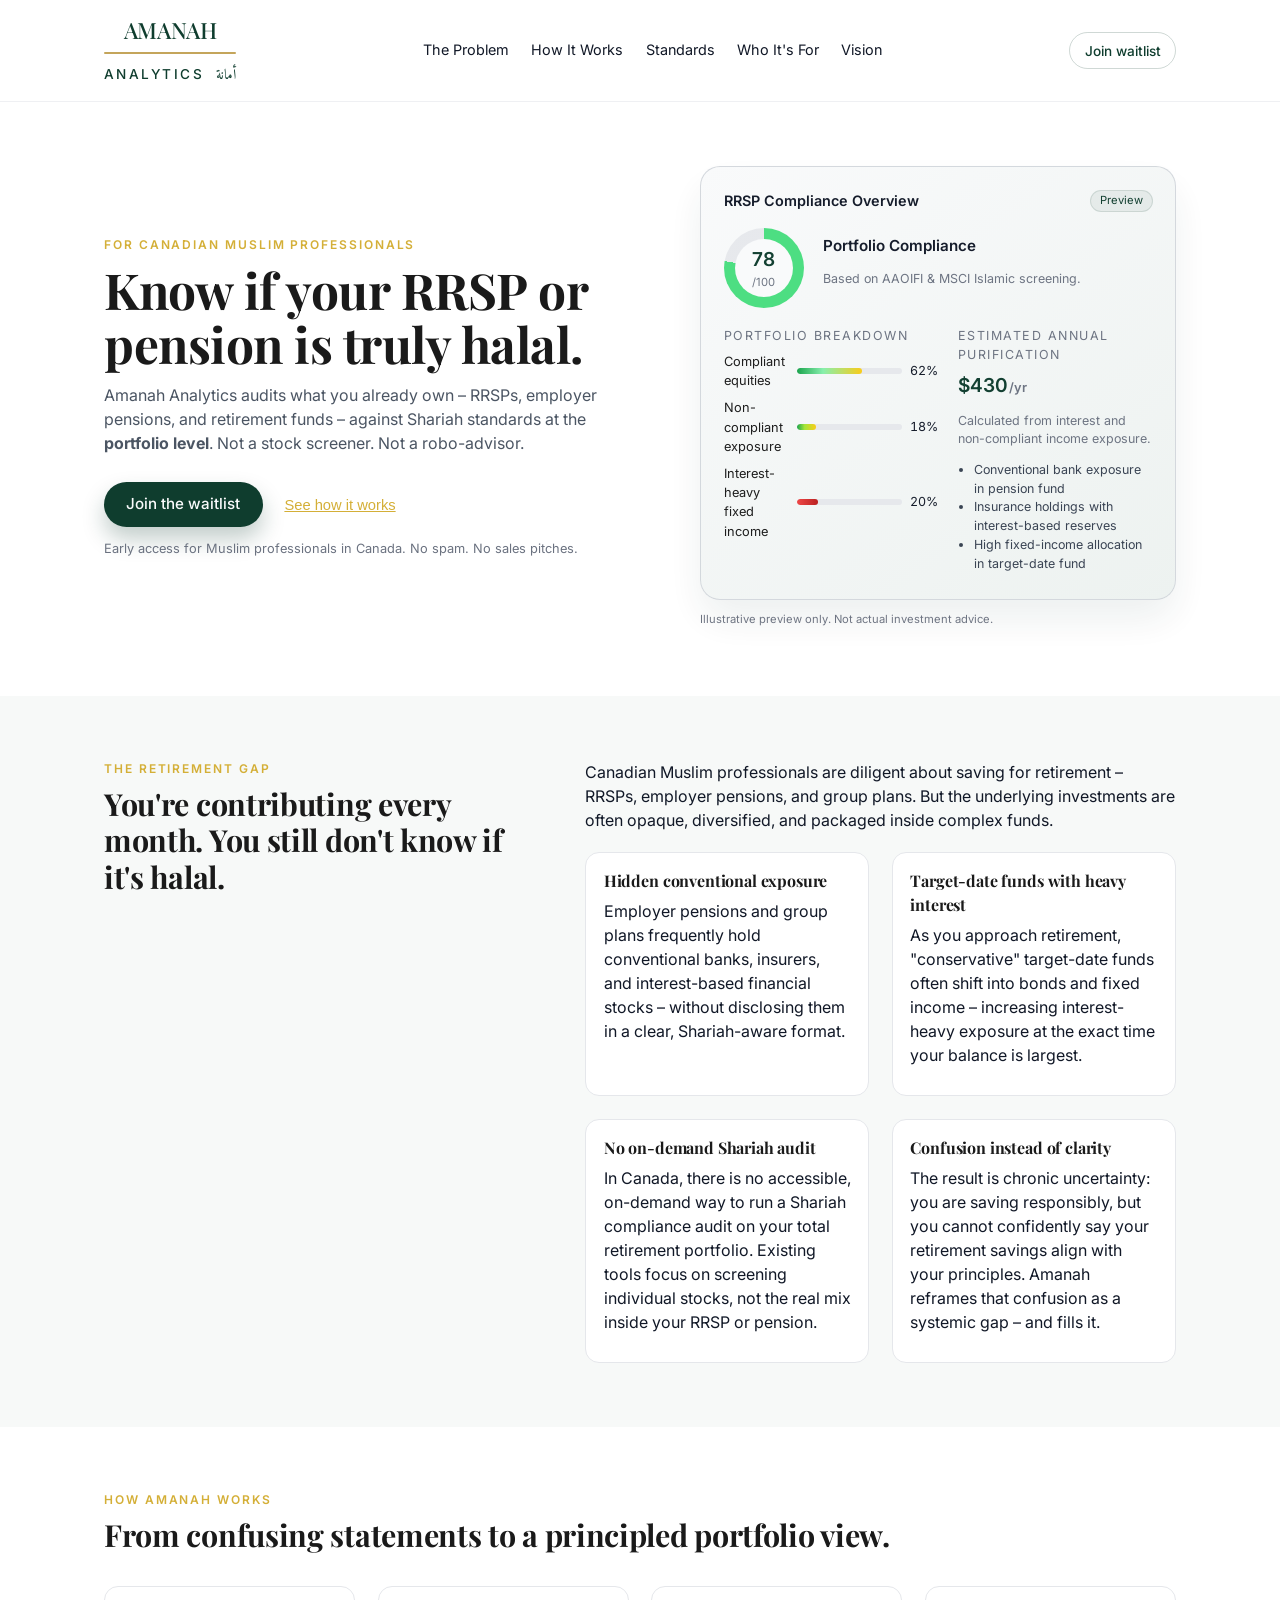
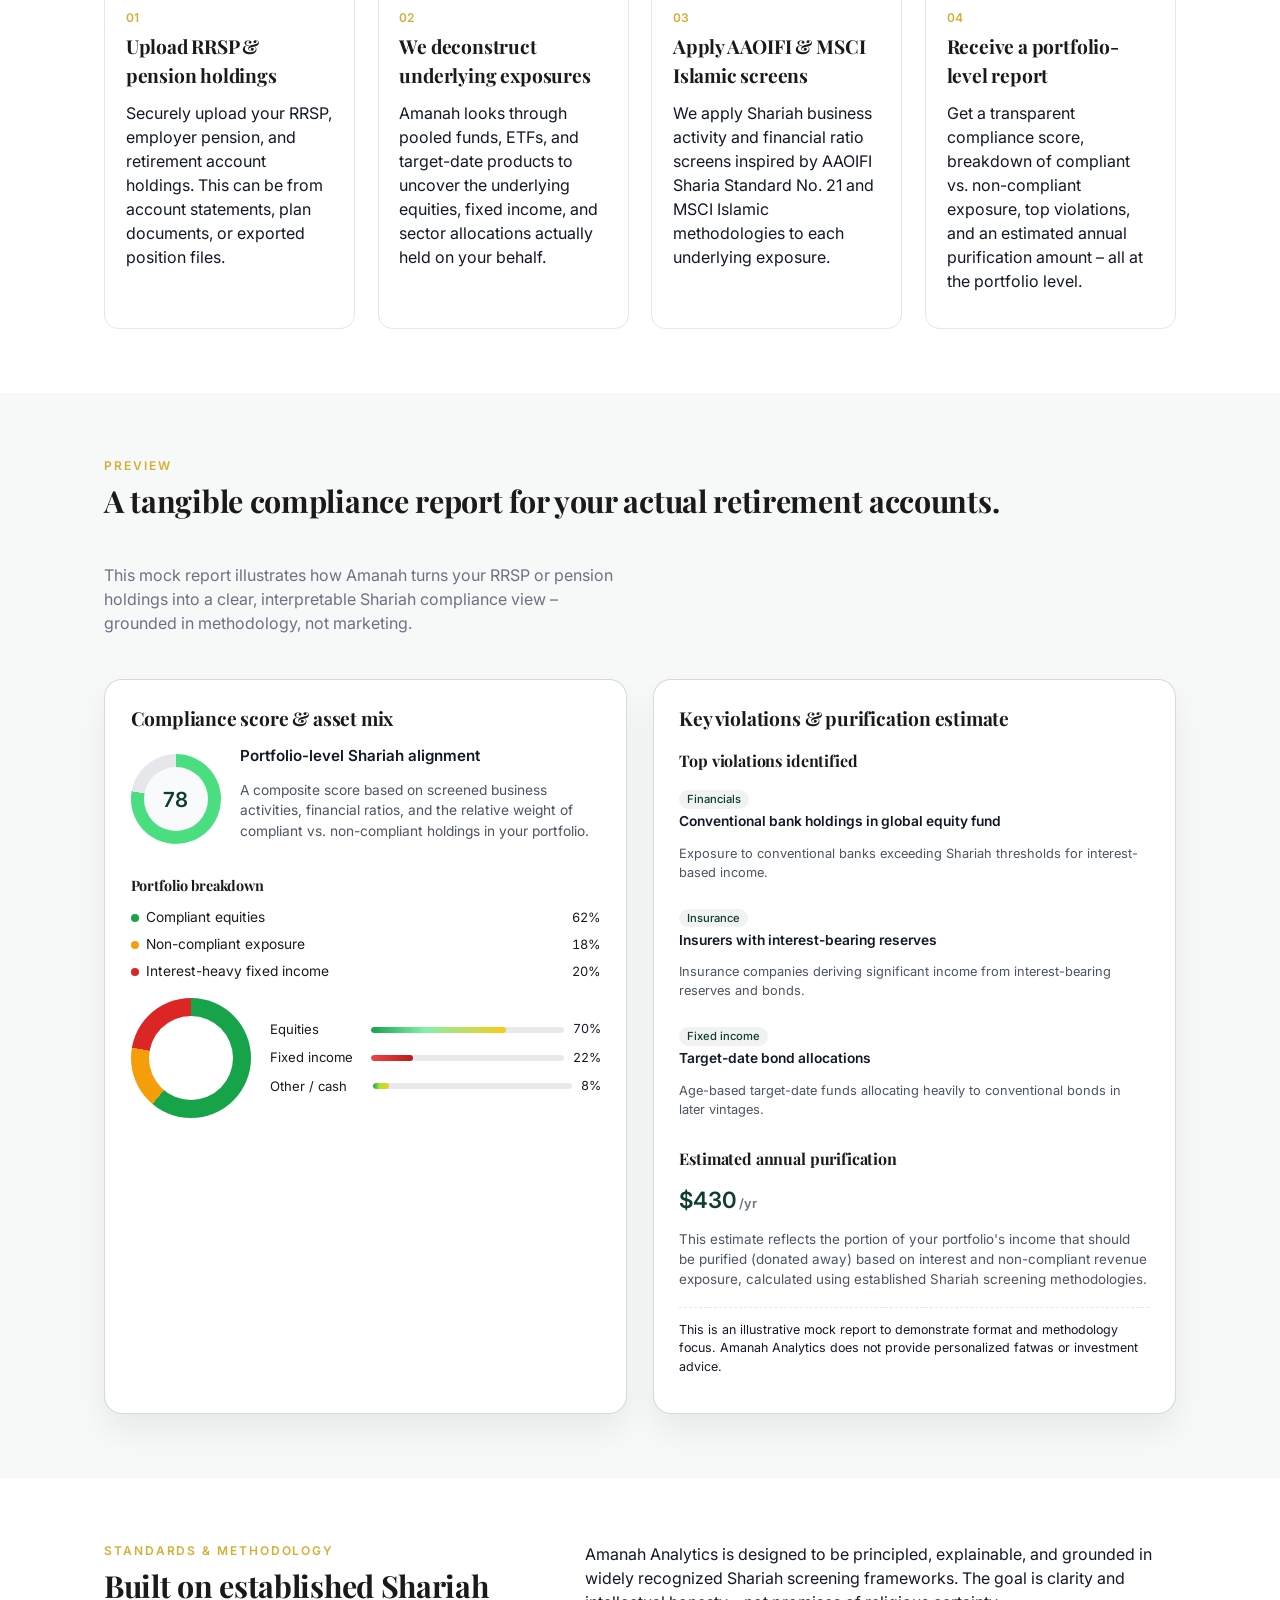
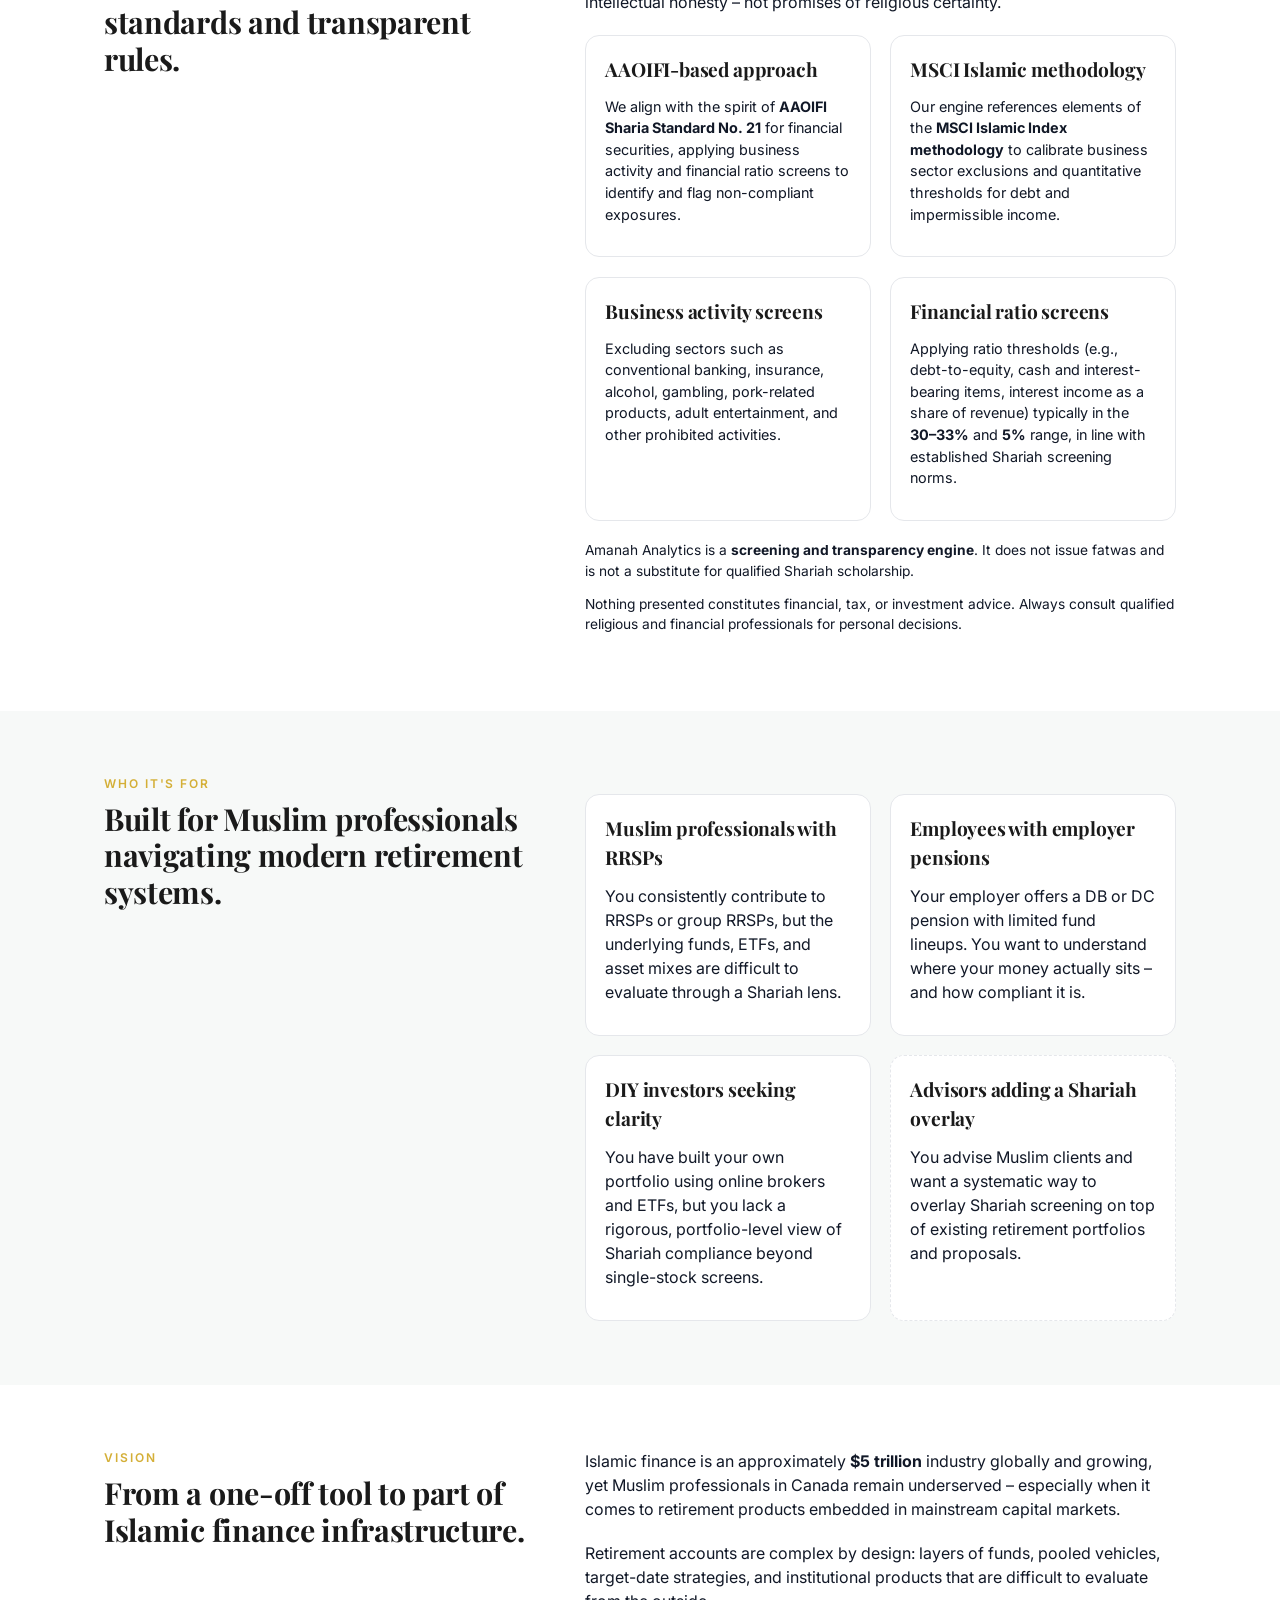
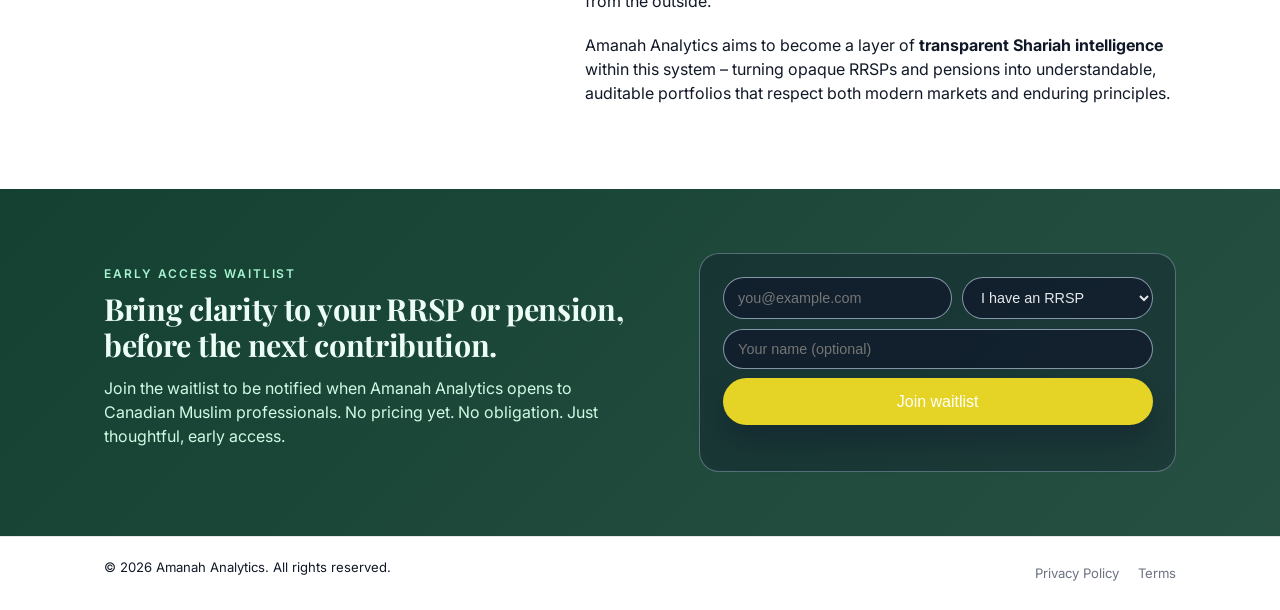
==== commit 04de0d77: "Mobile fixes: flat score circles, text overflow, bar spacing, perfect circle" ====
--- a/index.html
+++ b/index.html
@@ -1,578 +1,577 @@
-<!DOCTYPE html>
-<html lang="en">
-<head>
-  <meta charset="UTF-8" />
-  <title>Amanah Analytics – Portfolio-Level Shariah Compliance Intelligence</title>
-  <meta name="viewport" content="width=device-width, initial-scale=1" />
-  <meta
-    name="description"
-    content="Amanah Analytics helps Canadian Muslim professionals understand the Shariah compliance of their RRSPs and employer pensions at the portfolio level."
-  />
-
-  <!-- Fonts -->
-  <link rel="preconnect" href="https://fonts.googleapis.com" />
-  <link rel="preconnect" href="https://fonts.gstatic.com" crossorigin />
-  <link
-    href="https://fonts.googleapis.com/css2?family=Playfair+Display:wght@500;600;700&family=Inter:wght@300;400;500;600&family=Amiri:wght@400;500&display=swap"
-    rel="stylesheet"
-  />
-
-  <!-- Styles -->
-  <link rel="stylesheet" href="styles.css" />
-</head>
-<body>
-  <header class="site-header">
-    <div class="container header-inner">
-      <div class="logo">
-        <div class="logo-text">
-          <span class="logo-amanah">AMANAH</span>
-          <span class="logo-gold-rule" aria-hidden="true"></span>
-          <div class="logo-subrow">
-            <span class="logo-analytics">ANALYTICS</span>
-            <span class="logo-arabic" lang="ar" dir="rtl">أمانة</span>
-          </div>
-        </div>
-      </div>
-      <nav class="nav">
-        <a href="#problem">The Problem</a>
-        <a href="#how-it-works">How It Works</a>
-        <a href="#standards">Standards</a>
-        <a href="#who-for">Who It's For</a>
-        <a href="#vision">Vision</a>
-      </nav>
-      <a href="#waitlist" class="btn btn-outline btn-small">Join waitlist</a>
-    </div>
-  </header>
-
-  <main>
-    <!-- 1. Hero Section -->
-    <section class="hero" aria-labelledby="hero-heading">
-      <div class="container hero-grid">
-        <div class="hero-copy">
-          <p class="eyebrow">For Canadian Muslim professionals</p>
-          <h1 id="hero-heading">
-            Know if your RRSP or pension is truly halal.
-          </h1>
-          <p class="hero-subtitle">
-            Amanah Analytics audits what you already own – RRSPs, employer pensions, and
-            retirement funds – against Shariah standards at the <strong>portfolio level</strong>.
-            Not a stock screener. Not a robo-advisor.
-          </p>
-
-          <div class="hero-cta-row">
-            <a href="#waitlist" class="btn btn-primary">Join the waitlist</a>
-            <button class="link-cta" data-scroll-target="#how-it-works">
-              See how it works
-            </button>
-          </div>
-
-          <p class="hero-footnote">
-            Early access for Muslim professionals in Canada. No spam. No sales pitches.
-          </p>
-        </div>
-
-        <!-- Faint dashboard mock -->
-        <div class="hero-mock">
-          <div class="mock-card">
-            <div class="mock-header">
-              <span class="mock-title">RRSP Compliance Overview</span>
-              <span class="mock-pill">Preview</span>
-            </div>
-            <div class="mock-body">
-              <div class="mock-score-block">
-                <div class="mock-score-ring">
-                  <div class="mock-score-inner">
-                    <span class="mock-score-number">78</span>
-                    <span class="mock-score-label">/100</span>
-                  </div>
-                </div>
-                <div class="mock-score-text">
-                  <p class="mock-score-heading">Portfolio Compliance</p>
-                  <p class="mock-score-caption">
-                    Based on AAOIFI &amp; MSCI Islamic screening.
-                  </p>
-                </div>
-              </div>
-
-              <div class="mock-columns">
-                <div class="mock-column">
-                  <p class="mock-label">Portfolio breakdown</p>
-                  <div class="mock-bars">
-                    <div class="mock-bar">
-                      <span>Compliant equities</span>
-                      <div class="bar-track">
-                        <div class="bar-fill bar-fill-green" style="width: 62%;"></div>
-                      </div>
-                      <span class="bar-value">62%</span>
-                    </div>
-                    <div class="mock-bar">
-                      <span>Non-compliant exposure</span>
-                      <div class="bar-track">
-                        <div class="bar-fill bar-fill-amber" style="width: 18%;"></div>
-                      </div>
-                      <span class="bar-value">18%</span>
-                    </div>
-                    <div class="mock-bar">
-                      <span>Interest-heavy fixed income</span>
-                      <div class="bar-track">
-                        <div class="bar-fill bar-fill-red" style="width: 20%;"></div>
-                      </div>
-                      <span class="bar-value">20%</span>
-                    </div>
-                  </div>
-                </div>
-
-                <div class="mock-column">
-                  <p class="mock-label">Estimated annual purification</p>
-                  <p class="mock-purification-amount">$430<span class="per-year">/yr</span></p>
-                  <p class="mock-score-caption">
-                    Calculated from interest and non-compliant income exposure.
-                  </p>
-                  <ul class="mock-violations">
-                    <li>Conventional bank exposure in pension fund</li>
-                    <li>Insurance holdings with interest-based reserves</li>
-                    <li>High fixed-income allocation in target-date fund</li>
-                  </ul>
-                </div>
-              </div>
-            </div>
-          </div>
-          <p class="mock-disclaimer">
-            Illustrative preview only. Not actual investment advice.
-          </p>
-        </div>
-      </div>
-    </section>
-
-    <!-- 2. Problem Section -->
-    <section id="problem" class="section section-muted">
-      <div class="container section-grid">
-        <div>
-          <p class="eyebrow">The retirement gap</p>
-          <h2>You're contributing every month. You still don't know if it's halal.</h2>
-        </div>
-        <div class="section-body">
-          <p>
-            Canadian Muslim professionals are diligent about saving for retirement – RRSPs,
-            employer pensions, and group plans. But the underlying investments are often
-            opaque, diversified, and packaged inside complex funds.
-          </p>
-          <div class="problem-list">
-            <div class="problem-item">
-              <h3>Hidden conventional exposure</h3>
-              <p>
-                Employer pensions and group plans frequently hold conventional banks, insurers,
-                and interest-based financial stocks – without disclosing them in a clear,
-                Shariah-aware format.
-              </p>
-            </div>
-            <div class="problem-item">
-              <h3>Target-date funds with heavy interest</h3>
-              <p>
-                As you approach retirement, "conservative" target-date funds often shift into
-                bonds and fixed income – increasing interest-heavy exposure at the exact time
-                your balance is largest.
-              </p>
-            </div>
-            <div class="problem-item">
-              <h3>No on-demand Shariah audit</h3>
-              <p>
-                In Canada, there is no accessible, on-demand way to run a Shariah compliance
-                audit on your total retirement portfolio. Existing tools focus on screening
-                individual stocks, not the real mix inside your RRSP or pension.
-              </p>
-            </div>
-            <div class="problem-item">
-              <h3>Confusion instead of clarity</h3>
-              <p>
-                The result is chronic uncertainty: you are saving responsibly, but you cannot
-                confidently say your retirement savings align with your principles.
-                Amanah reframes that confusion as a systemic gap – and fills it.
-              </p>
-            </div>
-          </div>
-        </div>
-      </div>
-    </section>
-
-    <!-- 3. How Amanah Works -->
-    <section id="how-it-works" class="section">
-      <div class="container">
-        <p class="eyebrow">How Amanah works</p>
-        <h2>From opaque statements to a principled portfolio view.</h2>
-        <div class="steps-grid">
-          <div class="step-card">
-            <div class="step-number">01</div>
-            <h3>Upload RRSP &amp; pension holdings</h3>
-            <p>
-              Securely upload your RRSP, employer pension, and retirement account holdings.
-              This can be from account statements, plan documents, or exported position files.
-            </p>
-          </div>
-          <div class="step-card">
-            <div class="step-number">02</div>
-            <h3>We deconstruct underlying exposures</h3>
-            <p>
-              Amanah looks through pooled funds, ETFs, and target-date products to uncover the
-              underlying equities, fixed income, and sector allocations actually held on your behalf.
-            </p>
-          </div>
-          <div class="step-card">
-            <div class="step-number">03</div>
-            <h3>Apply AAOIFI &amp; MSCI Islamic screens</h3>
-            <p>
-              We apply Shariah business activity and financial ratio screens inspired by
-              AAOIFI Sharia Standard No. 21 and MSCI Islamic methodologies to each underlying exposure.
-            </p>
-          </div>
-          <div class="step-card">
-            <div class="step-number">04</div>
-            <h3>Receive a portfolio-level report</h3>
-            <p>
-              Get a transparent compliance score, breakdown of compliant vs. non-compliant exposure,
-              top violations, and an estimated annual purification amount – all at the portfolio level.
-            </p>
-          </div>
-        </div>
-      </div>
-    </section>
-
-    <!-- 4. Mock Compliance Report Preview -->
-    <section class="section section-muted">
-      <div class="container">
-        <div class="section-header">
-          <div>
-            <p class="eyebrow">Preview</p>
-            <h2>A tangible compliance report for your actual retirement accounts.</h2>
-          </div>
-          <p class="section-intro">
-            This mock report illustrates how Amanah turns your RRSP or pension holdings into a
-            clear, interpretable Shariah compliance view – grounded in methodology, not marketing.
-          </p>
-        </div>
-
-        <div class="report-grid">
-          <!-- Left: Score + chart -->
-          <div class="report-card">
-            <h3>Compliance score &amp; asset mix</h3>
-            <div class="report-score-row">
-              <div class="report-score-circle">
-                <div class="circle-outer">
-                  <div class="circle-inner">
-                    <span class="circle-score">78</span>
-                    <span class="circle-label">out of 100</span>
-                  </div>
-                </div>
-              </div>
-              <div class="report-score-text">
-                <p class="report-score-title">Portfolio-level Shariah alignment</p>
-                <p class="report-score-desc">
-                  A composite score based on screened business activities, financial ratios,
-                  and the relative weight of compliant vs. non-compliant holdings in your portfolio.
-                </p>
-              </div>
-            </div>
-
-            <div class="report-breakdown">
-              <h4>Portfolio breakdown</h4>
-              <ul class="breakdown-list">
-                <li>
-                  <span class="dot dot-green"></span>
-                  <span>Compliant equities</span>
-                  <span class="breakdown-value">62%</span>
-                </li>
-                <li>
-                  <span class="dot dot-amber"></span>
-                  <span>Non-compliant exposure</span>
-                  <span class="breakdown-value">18%</span>
-                </li>
-                <li>
-                  <span class="dot dot-red"></span>
-                  <span>Interest-heavy fixed income</span>
-                  <span class="breakdown-value">20%</span>
-                </li>
-              </ul>
-
-              <div class="chart-row">
-                <!-- Simple donut chart using CSS -->
-                <div class="donut-chart" aria-hidden="true"></div>
-
-                <!-- Simple bar chart -->
-                <div class="bar-chart">
-                  <div class="bar-row">
-                    <span>Equities</span>
-                    <div class="bar-track">
-                      <div class="bar-fill bar-fill-green" style="width: 70%;"></div>
-                    </div>
-                    <span class="bar-value">70%</span>
-                  </div>
-                  <div class="bar-row">
-                    <span>Fixed income</span>
-                    <div class="bar-track">
-                      <div class="bar-fill bar-fill-red" style="width: 22%;"></div>
-                    </div>
-                    <span class="bar-value">22%</span>
-                  </div>
-                  <div class="bar-row">
-                    <span>Other / cash</span>
-                    <div class="bar-track">
-                      <div class="bar-fill bar-fill-amber" style="width: 8%;"></div>
-                    </div>
-                    <span class="bar-value">8%</span>
-                  </div>
-                </div>
-              </div>
-            </div>
-          </div>
-
-          <!-- Right: Violations + purification -->
-          <div class="report-card">
-            <h3>Key violations &amp; purification estimate</h3>
-            <div class="report-section">
-              <h4>Top violations identified</h4>
-              <ul class="violations-list">
-                <li>
-                  <span class="violation-tag">Financials</span>
-                  <div>
-                    <p class="violation-title">Conventional bank holdings in global equity fund</p>
-                    <p class="violation-text">
-                      Exposure to conventional banks exceeding Shariah thresholds for interest-based income.
-                    </p>
-                  </div>
-                </li>
-                <li>
-                  <span class="violation-tag">Insurance</span>
-                  <div>
-                    <p class="violation-title">Insurers with interest-bearing reserves</p>
-                    <p class="violation-text">
-                      Insurance companies deriving significant income from interest-bearing reserves and bonds.
-                    </p>
-                  </div>
-                </li>
-                <li>
-                  <span class="violation-tag">Fixed income</span>
-                  <div>
-                    <p class="violation-title">Target-date bond allocations</p>
-                    <p class="violation-text">
-                      Age-based target-date funds allocating heavily to conventional bonds in later vintages.
-                    </p>
-                  </div>
-                </li>
-              </ul>
-            </div>
-
-            <div class="report-section">
-              <h4>Estimated annual purification</h4>
-              <p class="purification-amount">$430<span class="per-year">/yr</span></p>
-              <p class="purification-text">
-                This estimate reflects the portion of your portfolio's income that should be purified
-                (donated away) based on interest and non-compliant revenue exposure, calculated using
-                established Shariah screening methodologies.
-              </p>
-            </div>
-
-            <div class="report-footnote">
-              <p>
-                This is an illustrative mock report to demonstrate format and methodology focus.
-                Amanah Analytics does not provide personalized fatwas or investment advice.
-              </p>
-            </div>
-          </div>
-        </div>
-      </div>
-    </section>
-
-    <!-- 5. Standards & Methodology -->
-    <section id="standards" class="section">
-      <div class="container section-grid">
-        <div>
-          <p class="eyebrow">Standards &amp; methodology</p>
-          <h2>Built on established Shariah standards and transparent rules.</h2>
-        </div>
-        <div class="section-body">
-          <p>
-            Amanah Analytics is designed to be principled, explainable, and grounded in
-            widely recognized Shariah screening frameworks. The goal is clarity and
-            intellectual honesty – not promises of religious certainty.
-          </p>
-          <div class="pill-grid">
-            <div class="pill-card">
-              <h3>AAOIFI-based approach</h3>
-              <p>
-                We align with the spirit of <strong>AAOIFI Sharia Standard No. 21</strong> for
-                financial securities, applying business activity and financial ratio screens to
-                identify and flag non-compliant exposures.
-              </p>
-            </div>
-            <div class="pill-card">
-              <h3>MSCI Islamic methodology</h3>
-              <p>
-                Our engine references elements of the <strong>MSCI Islamic Index methodology</strong>
-                to calibrate business sector exclusions and quantitative thresholds for debt and
-                impermissible income.
-              </p>
-            </div>
-            <div class="pill-card">
-              <h3>Business activity screens</h3>
-              <p>
-                Excluding sectors such as conventional banking, insurance, alcohol, gambling,
-                pork-related products, adult entertainment, and other prohibited activities.
-              </p>
-            </div>
-            <div class="pill-card">
-              <h3>Financial ratio screens</h3>
-              <p>
-                Applying ratio thresholds (e.g., debt-to-equity, cash and interest-bearing items,
-                interest income as a share of revenue) typically in the
-                <strong>30–33%</strong> and <strong>5%</strong> range, in line with established
-                Shariah screening norms.
-              </p>
-            </div>
-          </div>
-          <div class="methodology-footnotes">
-            <p>
-              Amanah Analytics is a <strong>screening and transparency engine</strong>. It does
-              not issue fatwas and is not a substitute for qualified Shariah scholarship.
-            </p>
-            <p>
-              Nothing presented constitutes financial, tax, or investment advice. Always consult
-              qualified religious and financial professionals for personal decisions.
-            </p>
-          </div>
-        </div>
-      </div>
-    </section>
-
-    <!-- 6. Who It's For -->
-    <section id="who-for" class="section section-muted">
-      <div class="container section-grid">
-        <div>
-          <p class="eyebrow">Who it's for</p>
-          <h2>Built for Muslim professionals navigating modern retirement systems.</h2>
-        </div>
-        <div class="section-body">
-          <div class="who-grid">
-            <div class="who-card">
-              <h3>Muslim professionals with RRSPs</h3>
-              <p>
-                You consistently contribute to RRSPs or group RRSPs, but the underlying funds,
-                ETFs, and asset mixes are difficult to evaluate through a Shariah lens.
-              </p>
-            </div>
-            <div class="who-card">
-              <h3>Employees with employer pensions</h3>
-              <p>
-                Your employer offers a DB or DC pension with limited fund lineups.
-                You want to understand where your money actually sits – and how compliant it is.
-              </p>
-            </div>
-            <div class="who-card">
-              <h3>DIY investors seeking clarity</h3>
-              <p>
-                You have built your own portfolio using online brokers and ETFs, but you lack
-                a rigorous, portfolio-level view of Shariah compliance beyond single-stock screens.
-              </p>
-            </div>
-            <div class="who-card who-card-secondary">
-              <h3>Advisors adding a Shariah overlay</h3>
-              <p>
-                You advise Muslim clients and want a systematic way to overlay Shariah screening
-                on top of existing retirement portfolios and proposals.
-              </p>
-            </div>
-          </div>
-        </div>
-      </div>
-    </section>
-
-    <!-- 7. Vision / Market Gap -->
-    <section id="vision" class="section">
-      <div class="container section-grid">
-        <div>
-          <p class="eyebrow">Vision</p>
-          <h2>From a one-off tool to part of Islamic finance infrastructure.</h2>
-        </div>
-        <div class="section-body">
-          <p>
-            Islamic finance is an approximately <strong>$5 trillion</strong> industry globally and
-            growing, yet Muslim professionals in Canada remain underserved – especially when it comes
-            to retirement products embedded in mainstream capital markets.
-          </p>
-          <p>
-            Retirement accounts are complex by design: layers of funds, pooled vehicles, target-date
-            strategies, and institutional products that are difficult to evaluate from the outside.
-          </p>
-          <p>
-            Amanah Analytics aims to become a layer of <strong>transparent Shariah intelligence</strong>
-            within this system – turning opaque RRSPs and pensions into understandable, auditable
-            portfolios that respect both modern markets and enduring principles.
-          </p>
-        </div>
-      </div>
-    </section>
-
-    <!-- 8. Final Waitlist CTA -->
-    <section id="waitlist" class="section section-cta">
-      <div class="container cta-inner">
-        <div>
-          <p class="eyebrow">Early access waitlist</p>
-          <h2>Bring clarity to your RRSP or pension, before the next contribution.</h2>
-          <p class="section-intro">
-            Join the waitlist to be notified when Amanah Analytics opens to Canadian Muslim
-            professionals. No pricing yet. No obligation. Just thoughtful, early access.
-          </p>
-        </div>
-        <form class="waitlist-form">
-          <label class="sr-only" for="email">Email address</label>
-          <input
-            id="email"
-            type="email"
-            name="email"
-            placeholder="you@example.com"
-            autocomplete="email"
-            required
-          />
-          <label class="sr-only" for="profile">I am...</label>
-          <select id="profile" name="profile">
-            <option value="rrsp">I have an RRSP</option>
-            <option value="pension">I have an employer pension</option>
-            <option value="both">I have both an RRSP and pension</option>
-            <option value="brokerage">
-              I invest through a brokerage account (TFSA / personal investing)
-            </option>
-            <option value="advisor">I am a financial advisor / planner</option>
-            <option value="exploring">Just exploring halal investing</option>
-          </select>
-
-          <label class="sr-only" for="name-input">Name (optional)</label>
-          <input
-            id="name-input"
-            type="text"
-            name="name"
-            class="waitlist-form__name"
-            placeholder="Your name (optional)"
-            autocomplete="name"
-          />
-          <button type="submit" class="btn btn-primary">
-            Join waitlist
-          </button>
-
-          <p class="form-note form-message" aria-live="polite"></p>
-        </form>
-      </div>
-    </section>
-  </main>
-
-  <footer class="site-footer">
-    <div class="container footer-inner">
-      <p class="footer-brand">© <span id="year"></span> Amanah Analytics. All rights reserved.</p>
-      <div class="footer-links">
-        <a href="privacy.html">Privacy Policy</a>
-        <a href="terms.html">Terms</a>
-      </div>
-    </div>
-  </footer>
-
-  <script src="main.js"></script>
-</body>
-</html>
+<!DOCTYPE html>
+<html lang="en">
+<head>
+  <meta charset="UTF-8" />
+  <title>Amanah Analytics – Portfolio-Level Shariah Compliance Intelligence</title>
+  <meta name="viewport" content="width=device-width, initial-scale=1" />
+  <meta
+    name="description"
+    content="Amanah Analytics helps Canadian Muslim professionals understand the Shariah compliance of their RRSPs and employer pensions at the portfolio level."
+  />
+
+  <!-- Fonts -->
+  <link rel="preconnect" href="https://fonts.googleapis.com" />
+  <link rel="preconnect" href="https://fonts.gstatic.com" crossorigin />
+  <link
+    href="https://fonts.googleapis.com/css2?family=Playfair+Display:wght@500;600;700&family=Inter:wght@300;400;500;600&family=Amiri:wght@400;500&display=swap"
+    rel="stylesheet"
+  />
+
+  <!-- Styles -->
+  <link rel="stylesheet" href="styles.css" />
+</head>
+<body>
+  <header class="site-header">
+    <div class="container header-inner">
+      <div class="logo">
+        <div class="logo-text">
+          <span class="logo-amanah">AMANAH</span>
+          <span class="logo-gold-rule" aria-hidden="true"></span>
+          <div class="logo-subrow">
+            <span class="logo-analytics">ANALYTICS</span>
+            <span class="logo-arabic" lang="ar" dir="rtl">أمانة</span>
+          </div>
+        </div>
+      </div>
+      <nav class="nav">
+        <a href="#problem">The Problem</a>
+        <a href="#how-it-works">How It Works</a>
+        <a href="#standards">Standards</a>
+        <a href="#who-for">Who It's For</a>
+        <a href="#vision">Vision</a>
+      </nav>
+      <a href="#waitlist" class="btn btn-outline btn-small">Join waitlist</a>
+    </div>
+  </header>
+
+  <main>
+    <!-- 1. Hero Section -->
+    <section class="hero" aria-labelledby="hero-heading">
+      <div class="container hero-grid">
+        <div class="hero-copy">
+          <p class="eyebrow">For Canadian Muslim professionals</p>
+          <h1 id="hero-heading">
+            Know if your RRSP or pension is truly halal.
+          </h1>
+          <p class="hero-subtitle">
+            Amanah Analytics audits what you already own – RRSPs, employer pensions, and
+            retirement funds – against Shariah standards at the <strong>portfolio level</strong>.
+            Not a stock screener. Not a robo-advisor.
+          </p>
+
+          <div class="hero-cta-row">
+            <a href="#waitlist" class="btn btn-primary">Join the waitlist</a>
+            <button class="link-cta" data-scroll-target="#how-it-works">
+              See how it works
+            </button>
+          </div>
+
+          <p class="hero-footnote">
+            Early access for Muslim professionals in Canada. No spam. No sales pitches.
+          </p>
+        </div>
+
+        <!-- Faint dashboard mock -->
+        <div class="hero-mock">
+          <div class="mock-card">
+            <div class="mock-header">
+              <span class="mock-title">RRSP Compliance Overview</span>
+              <span class="mock-pill">Preview</span>
+            </div>
+            <div class="mock-body">
+              <div class="mock-score-block">
+                <div class="mock-score-ring">
+                  <div class="mock-score-inner">
+                    <span class="mock-score-number">78</span>
+                    <span class="mock-score-label">/100</span>
+                  </div>
+                </div>
+                <div class="mock-score-text">
+                  <p class="mock-score-heading">Portfolio Compliance</p>
+                  <p class="mock-score-caption">
+                    Based on AAOIFI &amp; MSCI Islamic screening.
+                  </p>
+                </div>
+              </div>
+
+              <div class="mock-columns">
+                <div class="mock-column">
+                  <p class="mock-label">Portfolio breakdown</p>
+                  <div class="mock-bars">
+                    <div class="mock-bar">
+                      <span>Compliant equities</span>
+                      <div class="bar-track">
+                        <div class="bar-fill bar-fill-green" style="width: 62%;"></div>
+                      </div>
+                      <span class="bar-value">62%</span>
+                    </div>
+                    <div class="mock-bar">
+                      <span>Non-compliant exposure</span>
+                      <div class="bar-track">
+                        <div class="bar-fill bar-fill-amber" style="width: 18%;"></div>
+                      </div>
+                      <span class="bar-value">18%</span>
+                    </div>
+                    <div class="mock-bar">
+                      <span>Interest-heavy fixed income</span>
+                      <div class="bar-track">
+                        <div class="bar-fill bar-fill-red" style="width: 20%;"></div>
+                      </div>
+                      <span class="bar-value">20%</span>
+                    </div>
+                  </div>
+                </div>
+
+                <div class="mock-column">
+                  <p class="mock-label">Estimated annual purification</p>
+                  <p class="mock-purification-amount">$430<span class="per-year">/yr</span></p>
+                  <p class="mock-score-caption">
+                    Calculated from interest and non-compliant income exposure.
+                  </p>
+                  <ul class="mock-violations">
+                    <li>Conventional bank exposure in pension fund</li>
+                    <li>Insurance holdings with interest-based reserves</li>
+                    <li>High fixed-income allocation in target-date fund</li>
+                  </ul>
+                </div>
+              </div>
+            </div>
+          </div>
+          <p class="mock-disclaimer">
+            Illustrative preview only. Not actual investment advice.
+          </p>
+        </div>
+      </div>
+    </section>
+
+    <!-- 2. Problem Section -->
+    <section id="problem" class="section section-muted">
+      <div class="container section-grid">
+        <div>
+          <p class="eyebrow">The retirement gap</p>
+          <h2>You're contributing every month. You still don't know if it's halal.</h2>
+        </div>
+        <div class="section-body">
+          <p>
+            Canadian Muslim professionals are diligent about saving for retirement – RRSPs,
+            employer pensions, and group plans. But the underlying investments are often
+            opaque, diversified, and packaged inside complex funds.
+          </p>
+          <div class="problem-list">
+            <div class="problem-item">
+              <h3>Hidden conventional exposure</h3>
+              <p>
+                Employer pensions and group plans frequently hold conventional banks, insurers,
+                and interest-based financial stocks – without disclosing them in a clear,
+                Shariah-aware format.
+              </p>
+            </div>
+            <div class="problem-item">
+              <h3>Target-date funds with heavy interest</h3>
+              <p>
+                As you approach retirement, "conservative" target-date funds often shift into
+                bonds and fixed income – increasing interest-heavy exposure at the exact time
+                your balance is largest.
+              </p>
+            </div>
+            <div class="problem-item">
+              <h3>No on-demand Shariah audit</h3>
+              <p>
+                In Canada, there is no accessible, on-demand way to run a Shariah compliance
+                audit on your total retirement portfolio. Existing tools focus on screening
+                individual stocks, not the real mix inside your RRSP or pension.
+              </p>
+            </div>
+            <div class="problem-item">
+              <h3>Confusion instead of clarity</h3>
+              <p>
+                The result is chronic uncertainty: you are saving responsibly, but you cannot
+                confidently say your retirement savings align with your principles.
+                Amanah reframes that confusion as a systemic gap – and fills it.
+              </p>
+            </div>
+          </div>
+        </div>
+      </div>
+    </section>
+
+    <!-- 3. How Amanah Works -->
+    <section id="how-it-works" class="section">
+      <div class="container">
+        <p class="eyebrow">How Amanah works</p>
+        <h2>From confusing statements to a principled portfolio view.</h2>
+        <div class="steps-grid">
+          <div class="step-card">
+            <div class="step-number">01</div>
+            <h3>Upload RRSP &amp; pension holdings</h3>
+            <p>
+              Securely upload your RRSP, employer pension, and retirement account holdings.
+              This can be from account statements, plan documents, or exported position files.
+            </p>
+          </div>
+          <div class="step-card">
+            <div class="step-number">02</div>
+            <h3>We deconstruct underlying exposures</h3>
+            <p>
+              Amanah looks through pooled funds, ETFs, and target-date products to uncover the
+              underlying equities, fixed income, and sector allocations actually held on your behalf.
+            </p>
+          </div>
+          <div class="step-card">
+            <div class="step-number">03</div>
+            <h3>Apply AAOIFI &amp; MSCI Islamic screens</h3>
+            <p>
+              We apply Shariah business activity and financial ratio screens inspired by
+              AAOIFI Sharia Standard No. 21 and MSCI Islamic methodologies to each underlying exposure.
+            </p>
+          </div>
+          <div class="step-card">
+            <div class="step-number">04</div>
+            <h3>Receive a portfolio-level report</h3>
+            <p>
+              Get a transparent compliance score, breakdown of compliant vs. non-compliant exposure,
+              top violations, and an estimated annual purification amount – all at the portfolio level.
+            </p>
+          </div>
+        </div>
+      </div>
+    </section>
+
+    <!-- 4. Mock Compliance Report Preview -->
+    <section class="section section-muted">
+      <div class="container">
+        <div class="section-header">
+          <div>
+            <p class="eyebrow">Preview</p>
+            <h2>A tangible compliance report for your actual retirement accounts.</h2>
+          </div>
+          <p class="section-intro">
+            This mock report illustrates how Amanah turns your RRSP or pension holdings into a
+            clear, interpretable Shariah compliance view – grounded in methodology, not marketing.
+          </p>
+        </div>
+
+        <div class="report-grid">
+          <!-- Left: Score + chart -->
+          <div class="report-card">
+            <h3>Compliance score &amp; asset mix</h3>
+            <div class="report-score-row">
+              <div class="report-score-circle">
+                <div class="circle-outer">
+                  <div class="circle-inner">
+                    <span class="circle-score">78</span>
+                  </div>
+                </div>
+              </div>
+              <div class="report-score-text">
+                <p class="report-score-title">Portfolio-level Shariah alignment</p>
+                <p class="report-score-desc">
+                  A composite score based on screened business activities, financial ratios,
+                  and the relative weight of compliant vs. non-compliant holdings in your portfolio.
+                </p>
+              </div>
+            </div>
+
+            <div class="report-breakdown">
+              <h4>Portfolio breakdown</h4>
+              <ul class="breakdown-list">
+                <li>
+                  <span class="dot dot-green"></span>
+                  <span>Compliant equities</span>
+                  <span class="breakdown-value">62%</span>
+                </li>
+                <li>
+                  <span class="dot dot-amber"></span>
+                  <span>Non-compliant exposure</span>
+                  <span class="breakdown-value">18%</span>
+                </li>
+                <li>
+                  <span class="dot dot-red"></span>
+                  <span>Interest-heavy fixed income</span>
+                  <span class="breakdown-value">20%</span>
+                </li>
+              </ul>
+
+              <div class="chart-row">
+                <!-- Simple donut chart using CSS -->
+                <div class="donut-chart" aria-hidden="true"></div>
+
+                <!-- Simple bar chart -->
+                <div class="bar-chart">
+                  <div class="bar-row">
+                    <span>Equities</span>
+                    <div class="bar-track">
+                      <div class="bar-fill bar-fill-green" style="width: 70%;"></div>
+                    </div>
+                    <span class="bar-value">70%</span>
+                  </div>
+                  <div class="bar-row">
+                    <span>Fixed income</span>
+                    <div class="bar-track">
+                      <div class="bar-fill bar-fill-red" style="width: 22%;"></div>
+                    </div>
+                    <span class="bar-value">22%</span>
+                  </div>
+                  <div class="bar-row">
+                    <span>Other / cash</span>
+                    <div class="bar-track">
+                      <div class="bar-fill bar-fill-amber" style="width: 8%;"></div>
+                    </div>
+                    <span class="bar-value">8%</span>
+                  </div>
+                </div>
+              </div>
+            </div>
+          </div>
+
+          <!-- Right: Violations + purification -->
+          <div class="report-card">
+            <h3>Key violations &amp; purification estimate</h3>
+            <div class="report-section">
+              <h4>Top violations identified</h4>
+              <ul class="violations-list">
+                <li>
+                  <span class="violation-tag">Financials</span>
+                  <div>
+                    <p class="violation-title">Conventional bank holdings in global equity fund</p>
+                    <p class="violation-text">
+                      Exposure to conventional banks exceeding Shariah thresholds for interest-based income.
+                    </p>
+                  </div>
+                </li>
+                <li>
+                  <span class="violation-tag">Insurance</span>
+                  <div>
+                    <p class="violation-title">Insurers with interest-bearing reserves</p>
+                    <p class="violation-text">
+                      Insurance companies deriving significant income from interest-bearing reserves and bonds.
+                    </p>
+                  </div>
+                </li>
+                <li>
+                  <span class="violation-tag">Fixed income</span>
+                  <div>
+                    <p class="violation-title">Target-date bond allocations</p>
+                    <p class="violation-text">
+                      Age-based target-date funds allocating heavily to conventional bonds in later vintages.
+                    </p>
+                  </div>
+                </li>
+              </ul>
+            </div>
+
+            <div class="report-section">
+              <h4>Estimated annual purification</h4>
+              <p class="purification-amount">$430<span class="per-year">/yr</span></p>
+              <p class="purification-text">
+                This estimate reflects the portion of your portfolio's income that should be purified
+                (donated away) based on interest and non-compliant revenue exposure, calculated using
+                established Shariah screening methodologies.
+              </p>
+            </div>
+
+            <div class="report-footnote">
+              <p>
+                This is an illustrative mock report to demonstrate format and methodology focus.
+                Amanah Analytics does not provide personalized fatwas or investment advice.
+              </p>
+            </div>
+          </div>
+        </div>
+      </div>
+    </section>
+
+    <!-- 5. Standards & Methodology -->
+    <section id="standards" class="section">
+      <div class="container section-grid">
+        <div>
+          <p class="eyebrow">Standards &amp; methodology</p>
+          <h2>Built on established Shariah standards and transparent rules.</h2>
+        </div>
+        <div class="section-body">
+          <p>
+            Amanah Analytics is designed to be principled, explainable, and grounded in
+            widely recognized Shariah screening frameworks. The goal is clarity and
+            intellectual honesty – not promises of religious certainty.
+          </p>
+          <div class="pill-grid">
+            <div class="pill-card">
+              <h3>AAOIFI-based approach</h3>
+              <p>
+                We align with the spirit of <strong>AAOIFI Sharia Standard No. 21</strong> for
+                financial securities, applying business activity and financial ratio screens to
+                identify and flag non-compliant exposures.
+              </p>
+            </div>
+            <div class="pill-card">
+              <h3>MSCI Islamic methodology</h3>
+              <p>
+                Our engine references elements of the <strong>MSCI Islamic Index methodology</strong>
+                to calibrate business sector exclusions and quantitative thresholds for debt and
+                impermissible income.
+              </p>
+            </div>
+            <div class="pill-card">
+              <h3>Business activity screens</h3>
+              <p>
+                Excluding sectors such as conventional banking, insurance, alcohol, gambling,
+                pork-related products, adult entertainment, and other prohibited activities.
+              </p>
+            </div>
+            <div class="pill-card">
+              <h3>Financial ratio screens</h3>
+              <p>
+                Applying ratio thresholds (e.g., debt-to-equity, cash and interest-bearing items,
+                interest income as a share of revenue) typically in the
+                <strong>30–33%</strong> and <strong>5%</strong> range, in line with established
+                Shariah screening norms.
+              </p>
+            </div>
+          </div>
+          <div class="methodology-footnotes">
+            <p>
+              Amanah Analytics is a <strong>screening and transparency engine</strong>. It does
+              not issue fatwas and is not a substitute for qualified Shariah scholarship.
+            </p>
+            <p>
+              Nothing presented constitutes financial, tax, or investment advice. Always consult
+              qualified religious and financial professionals for personal decisions.
+            </p>
+          </div>
+        </div>
+      </div>
+    </section>
+
+    <!-- 6. Who It's For -->
+    <section id="who-for" class="section section-muted">
+      <div class="container section-grid">
+        <div>
+          <p class="eyebrow">Who it's for</p>
+          <h2>Built for Muslim professionals navigating modern retirement systems.</h2>
+        </div>
+        <div class="section-body">
+          <div class="who-grid">
+            <div class="who-card">
+              <h3>Muslim professionals with RRSPs</h3>
+              <p>
+                You consistently contribute to RRSPs or group RRSPs, but the underlying funds,
+                ETFs, and asset mixes are difficult to evaluate through a Shariah lens.
+              </p>
+            </div>
+            <div class="who-card">
+              <h3>Employees with employer pensions</h3>
+              <p>
+                Your employer offers a DB or DC pension with limited fund lineups.
+                You want to understand where your money actually sits – and how compliant it is.
+              </p>
+            </div>
+            <div class="who-card">
+              <h3>DIY investors seeking clarity</h3>
+              <p>
+                You have built your own portfolio using online brokers and ETFs, but you lack
+                a rigorous, portfolio-level view of Shariah compliance beyond single-stock screens.
+              </p>
+            </div>
+            <div class="who-card who-card-secondary">
+              <h3>Advisors adding a Shariah overlay</h3>
+              <p>
+                You advise Muslim clients and want a systematic way to overlay Shariah screening
+                on top of existing retirement portfolios and proposals.
+              </p>
+            </div>
+          </div>
+        </div>
+      </div>
+    </section>
+
+    <!-- 7. Vision / Market Gap -->
+    <section id="vision" class="section">
+      <div class="container section-grid">
+        <div>
+          <p class="eyebrow">Vision</p>
+          <h2>From a one-off tool to part of Islamic finance infrastructure.</h2>
+        </div>
+        <div class="section-body">
+          <p>
+            Islamic finance is an approximately <strong>$5 trillion</strong> industry globally and
+            growing, yet Muslim professionals in Canada remain underserved – especially when it comes
+            to retirement products embedded in mainstream capital markets.
+          </p>
+          <p>
+            Retirement accounts are complex by design: layers of funds, pooled vehicles, target-date
+            strategies, and institutional products that are difficult to evaluate from the outside.
+          </p>
+          <p>
+            Amanah Analytics aims to become a layer of <strong>transparent Shariah intelligence</strong>
+            within this system – turning opaque RRSPs and pensions into understandable, auditable
+            portfolios that respect both modern markets and enduring principles.
+          </p>
+        </div>
+      </div>
+    </section>
+
+    <!-- 8. Final Waitlist CTA -->
+    <section id="waitlist" class="section section-cta">
+      <div class="container cta-inner">
+        <div>
+          <p class="eyebrow">Early access waitlist</p>
+          <h2>Bring clarity to your RRSP or pension, before the next contribution.</h2>
+          <p class="section-intro">
+            Join the waitlist to be notified when Amanah Analytics opens to Canadian Muslim
+            professionals. No pricing yet. No obligation. Just thoughtful, early access.
+          </p>
+        </div>
+        <form class="waitlist-form">
+          <label class="sr-only" for="email">Email address</label>
+          <input
+            id="email"
+            type="email"
+            name="email"
+            placeholder="you@example.com"
+            autocomplete="email"
+            required
+          />
+          <label class="sr-only" for="profile">I am...</label>
+          <select id="profile" name="profile">
+            <option value="rrsp">I have an RRSP</option>
+            <option value="pension">I have an employer pension</option>
+            <option value="both">I have both an RRSP and pension</option>
+            <option value="brokerage">
+              I invest through a brokerage account (TFSA / personal investing)
+            </option>
+            <option value="advisor">I am a financial advisor / planner</option>
+            <option value="exploring">Just exploring halal investing</option>
+          </select>
+
+          <label class="sr-only" for="name-input">Name (optional)</label>
+          <input
+            id="name-input"
+            type="text"
+            name="name"
+            class="waitlist-form__name"
+            placeholder="Your name (optional)"
+            autocomplete="name"
+          />
+          <button type="submit" class="btn btn-primary">
+            Join waitlist
+          </button>
+
+          <p class="form-note form-message" aria-live="polite"></p>
+        </form>
+      </div>
+    </section>
+  </main>
+
+  <footer class="site-footer">
+    <div class="container footer-inner">
+      <p class="footer-brand">© <span id="year"></span> Amanah Analytics. All rights reserved.</p>
+      <div class="footer-links">
+        <a href="privacy.html">Privacy Policy</a>
+        <a href="terms.html">Terms</a>
+      </div>
+    </div>
+  </footer>
+
+  <script src="main.js"></script>
+</body>
+</html>
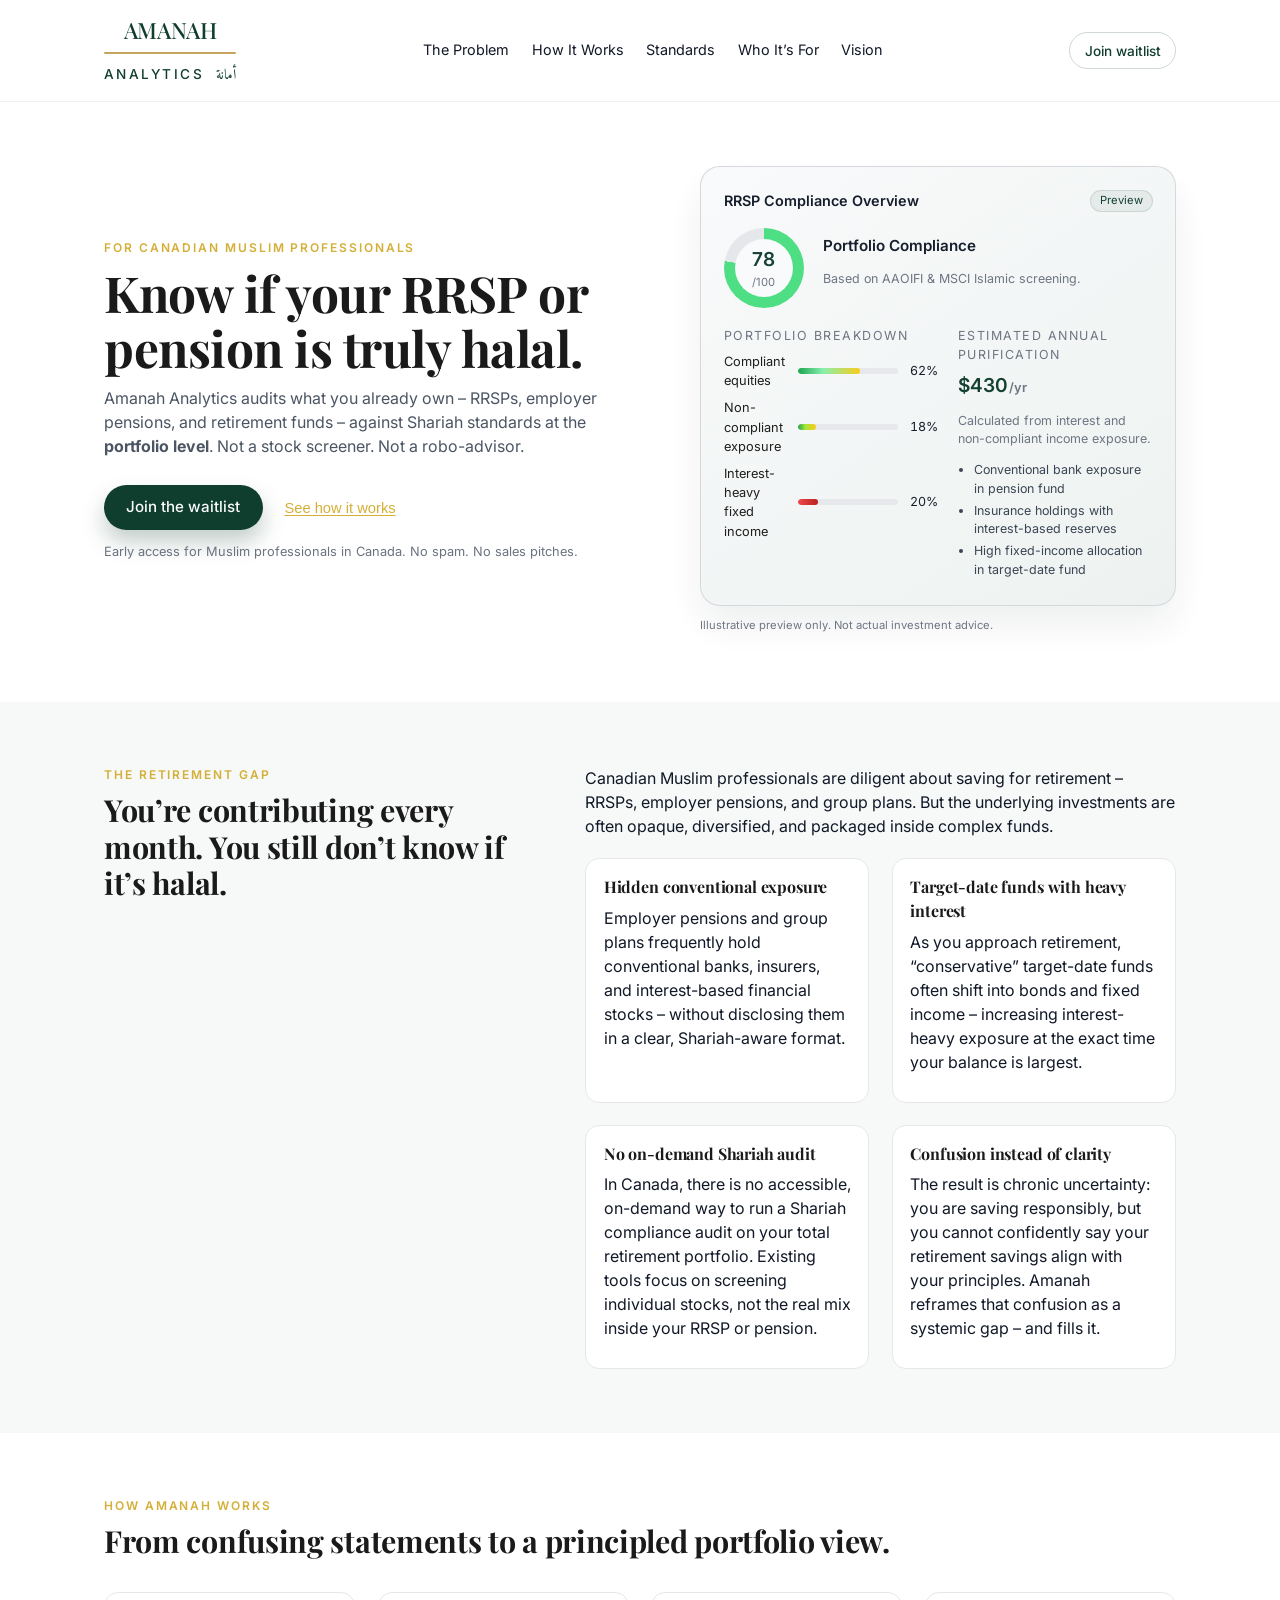
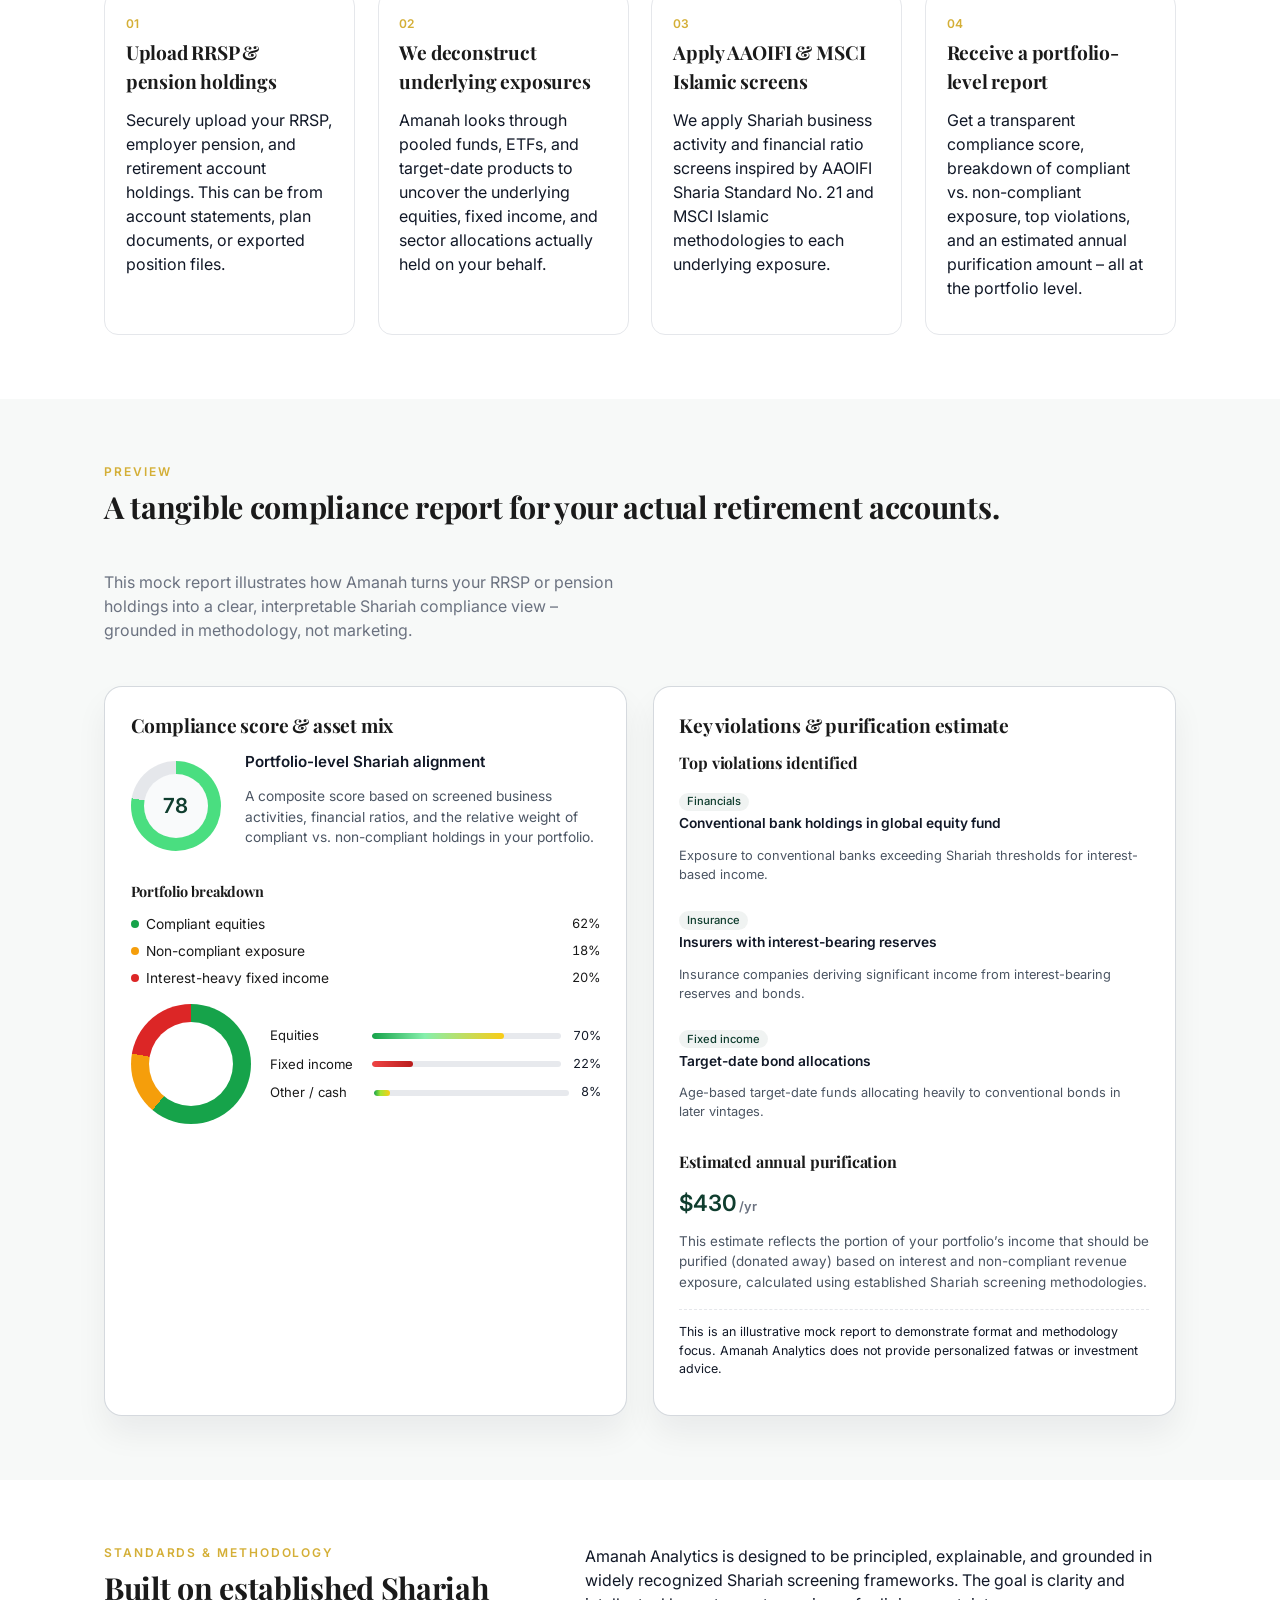
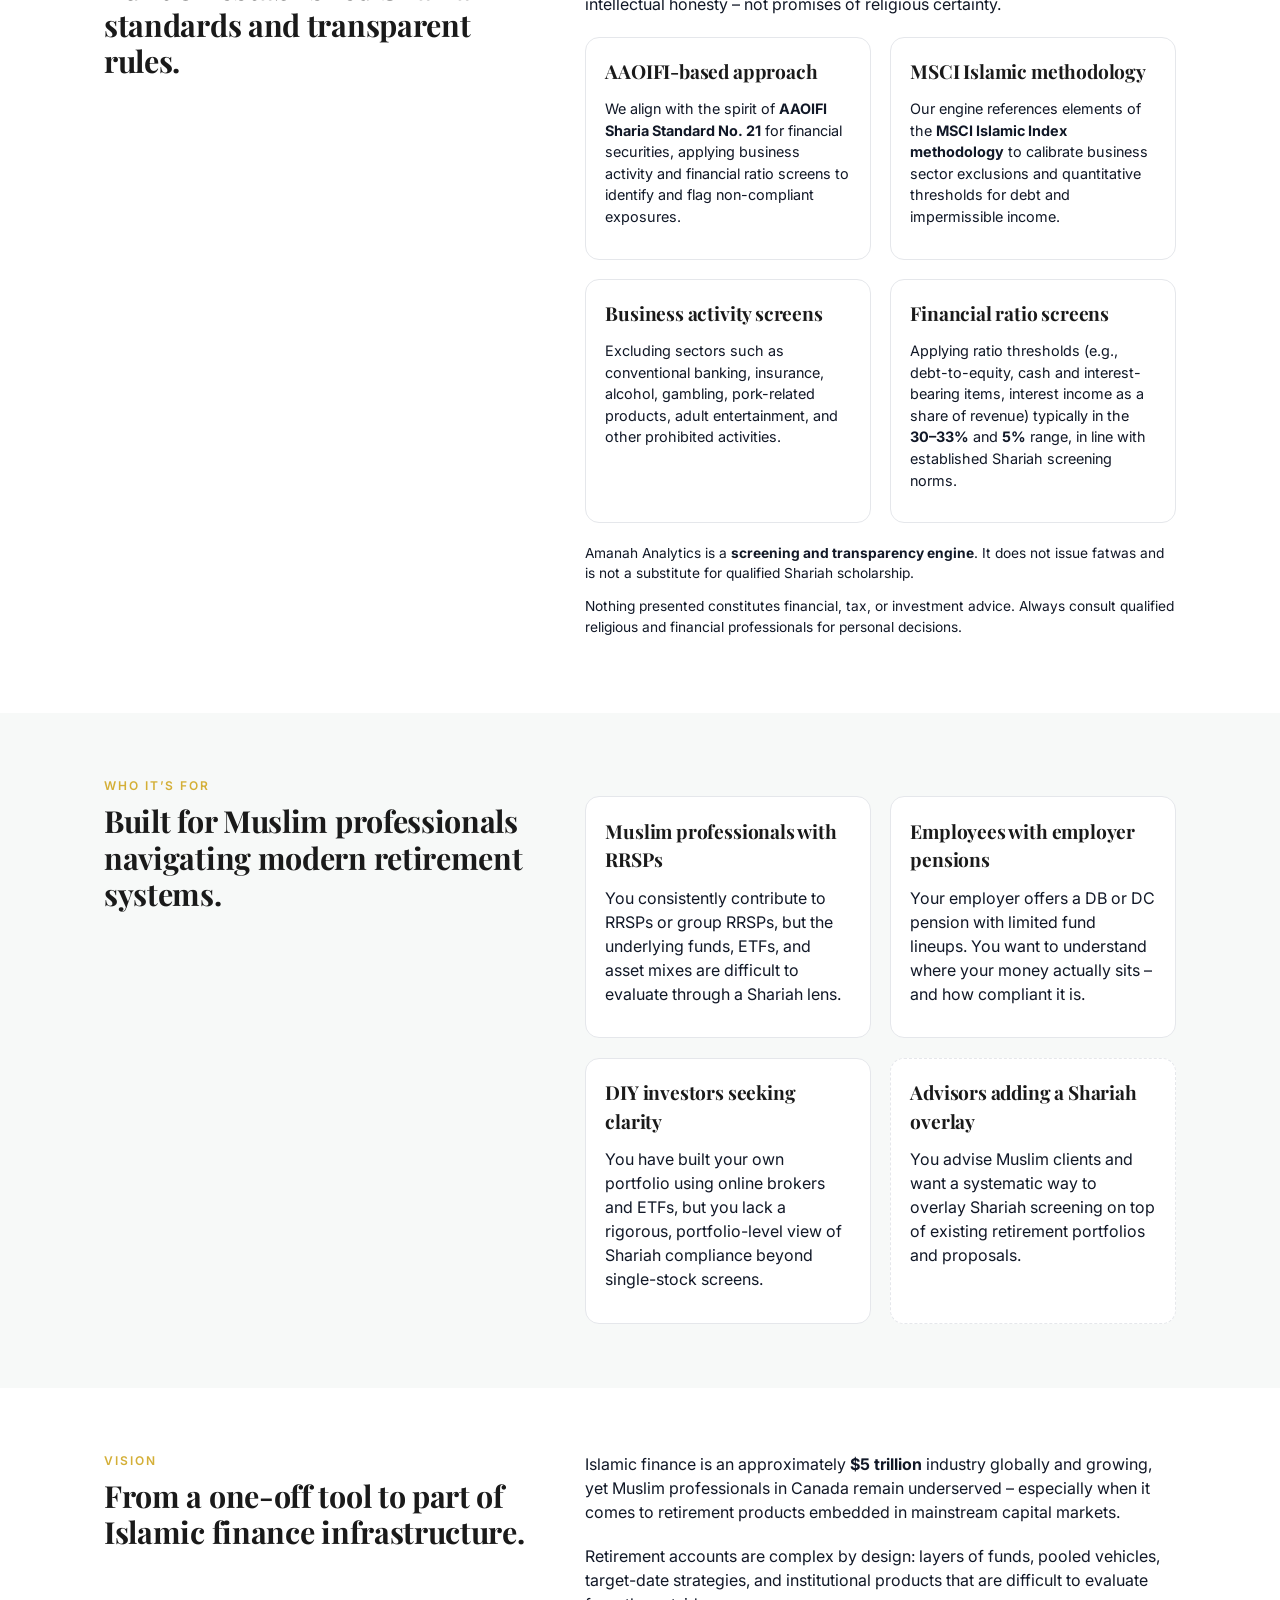
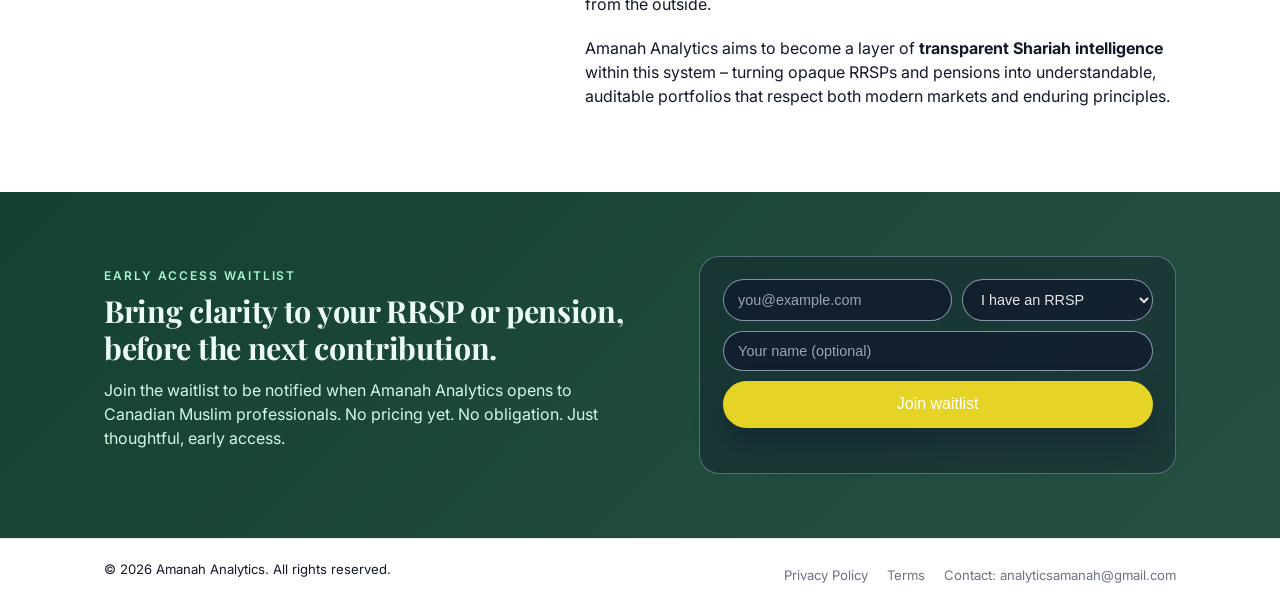
==== commit e0210572: "Add footer contact email link" ====
--- a/index.html
+++ b/index.html
@@ -37,7 +37,7 @@
         <a href="#problem">The Problem</a>
         <a href="#how-it-works">How It Works</a>
         <a href="#standards">Standards</a>
-        <a href="#who-for">Who It's For</a>
+        <a href="#who-for">Who It’s For</a>
         <a href="#vision">Vision</a>
       </nav>
       <a href="#waitlist" class="btn btn-outline btn-small">Join waitlist</a>
@@ -149,7 +149,7 @@
       <div class="container section-grid">
         <div>
           <p class="eyebrow">The retirement gap</p>
-          <h2>You're contributing every month. You still don't know if it's halal.</h2>
+          <h2>You’re contributing every month. You still don’t know if it’s halal.</h2>
         </div>
         <div class="section-body">
           <p>
@@ -169,7 +169,7 @@
             <div class="problem-item">
               <h3>Target-date funds with heavy interest</h3>
               <p>
-                As you approach retirement, "conservative" target-date funds often shift into
+                As you approach retirement, “conservative” target-date funds often shift into
                 bonds and fixed income – increasing interest-heavy exposure at the exact time
                 your balance is largest.
               </p>
@@ -364,7 +364,7 @@
               <h4>Estimated annual purification</h4>
               <p class="purification-amount">$430<span class="per-year">/yr</span></p>
               <p class="purification-text">
-                This estimate reflects the portion of your portfolio's income that should be purified
+                This estimate reflects the portion of your portfolio’s income that should be purified
                 (donated away) based on interest and non-compliant revenue exposure, calculated using
                 established Shariah screening methodologies.
               </p>
@@ -442,11 +442,11 @@
       </div>
     </section>
 
-    <!-- 6. Who It's For -->
+    <!-- 6. Who It’s For -->
     <section id="who-for" class="section section-muted">
       <div class="container section-grid">
         <div>
-          <p class="eyebrow">Who it's for</p>
+          <p class="eyebrow">Who it’s for</p>
           <h2>Built for Muslim professionals navigating modern retirement systems.</h2>
         </div>
         <div class="section-body">
@@ -568,6 +568,7 @@
       <div class="footer-links">
         <a href="privacy.html">Privacy Policy</a>
         <a href="terms.html">Terms</a>
+        <a href="mailto:analyticsamanah@gmail.com">Contact: analyticsamanah@gmail.com</a>
       </div>
     </div>
   </footer>
--- a/styles.css
+++ b/styles.css
@@ -1,154 +1,1214 @@
-:root {
-  --green-deep: #0f3d2e;
-  --green-emerald: #d4af37;
-  --bg-soft: #f7f9f8;
-  --text-dark: #1a1a1a;
-  --muted-gray: #6b7280;
-  --border-subtle: #e5e7eb;
-  --error-red: #b91c1c;
-  --amber: #f59e0b;
-  --radius-md: 14px;
-  --shadow-soft: 0 20px 40px rgba(15, 61, 46, 0.08);
-}
-
-*, *::before, *::after { box-sizing: border-box; }
-html, body { margin: 0; padding: 0; font-family: "Inter", system-ui, sans-serif; color: var(--text-dark); background-color: #ffffff; scroll-behavior: smooth; overflow-x: hidden; }
-body { line-height: 1.5; }
-.container { max-width: 1120px; margin: 0 auto; padding: 0 1.5rem; }
-.section { padding: 4rem 0; }
-.section-muted { background-color: var(--bg-soft); }
-.section-cta { background: linear-gradient(135deg, rgba(15, 61, 46, 0.98), rgba(15, 61, 46, 0.9)); color: #f9fafb; }
-.section-grid { display: grid; grid-template-columns: minmax(0, 1.1fr) minmax(0, 1.5fr); gap: 3rem; align-items: flex-start; }
-.section-header { display: flex; flex-wrap: wrap; align-items: flex-start; justify-content: space-between; gap: 2rem; }
-.section-intro { max-width: 32rem; color: var(--muted-gray); }
-.section-body > p { margin-top: 0; margin-bottom: 1.25rem; }
-h1, h2, h3, h4 { font-family: "Playfair Display", serif; margin: 0 0 0.75rem; letter-spacing: -0.01em; }
-h1 { font-size: clamp(2.2rem, 3vw + 1rem, 3.1rem); line-height: 1.1; }
-h2 { font-size: 1.9rem; line-height: 1.2; }
-h3 { font-size: 1.2rem; }
-h4 { font-size: 1rem; }
-p { margin: 0 0 0.75rem; color: #111827; }
-.eyebrow { text-transform: uppercase; font-size: 0.75rem; letter-spacing: 0.16em; font-weight: 600; color: var(--green-emerald); margin-bottom: 0.5rem; }
-.site-header { position: sticky; top: 0; z-index: 50; backdrop-filter: blur(14px); background-color: rgba(255, 255, 255, 0.92); border-bottom: 1px solid rgba(229, 231, 235, 0.6); }
-.header-inner { display: flex; align-items: center; justify-content: space-between; padding: 0.9rem 1.5rem; }
-.logo { display: flex; flex-direction: column; align-items: flex-start; }
-.logo-text { display: flex; flex-direction: column; align-items: flex-start; width: max-content; }
-.logo-amanah { font-family: "Playfair Display", serif; text-transform: uppercase; letter-spacing: -0.02em; font-size: 1.4rem; font-weight: 500; color: var(--green-deep); display: block; text-align: center; width: 100%; }
-.logo-gold-rule { margin-top: 0.25rem; margin-bottom: 0.65rem; height: 2px; width: 100%; background-color: #c4a55b; border-radius: 999px; }
-.logo-subrow { display: flex; align-items: baseline; gap: 0.75rem; }
-.logo-analytics { font-family: "Inter", system-ui, sans-serif; text-transform: uppercase; letter-spacing: 0.18em; font-size: 0.85rem; font-weight: 500; color: var(--green-deep); }
-.logo-arabic { font-family: "Amiri", serif; font-size: 0.9rem; font-weight: 400; color: var(--green-deep); }
-.nav { display: flex; align-items: center; gap: 1.4rem; font-size: 0.9rem; }
-.nav a { text-decoration: none; color: #111827; padding: 0.2rem 0; border-bottom: 1px solid transparent; }
-.nav a:hover { border-bottom-color: rgba(31, 122, 89, 0.6); }
-.btn { display: inline-flex; align-items: center; justify-content: center; border-radius: 999px; border: none; cursor: pointer; font-size: 0.95rem; font-weight: 500; padding: 0.7rem 1.4rem; text-decoration: none; transition: transform 0.08s ease, box-shadow 0.08s ease, background-color 0.1s ease, color 0.1s ease; white-space: nowrap; }
-.btn-primary { background-color: var(--green-deep); color: #f9fafb; box-shadow: 0 12px 22px rgba(15, 61, 46, 0.25); }
-.btn-primary:hover { background-color: #0c3125; transform: translateY(-1px); box-shadow: 0 18px 30px rgba(15, 61, 46, 0.3); }
-.btn-outline { background-color: transparent; color: var(--green-deep); border: 1px solid rgba(15, 61, 46, 0.2); }
-.btn-outline:hover { border-color: rgba(15, 61, 46, 0.4); background-color: rgba(15, 61, 46, 0.03); }
-.btn-small { padding: 0.45rem 0.9rem; font-size: 0.85rem; }
-.link-cta { background: none; border: none; color: var(--green-emerald); font-weight: 500; font-size: 0.92rem; cursor: pointer; padding: 0.4rem 0.6rem; display: inline-flex; align-items: center; gap: 0.3rem; text-decoration: underline; }
-.link-cta:hover { color: #b8942f; }
-.hero { padding: 4rem 0 3.5rem; }
-.hero-grid { display: grid; grid-template-columns: minmax(0, 1.25fr) minmax(0, 1.1fr); gap: 3.5rem; align-items: center; }
-.hero-copy .hero-subtitle { margin-top: 0.75rem; color: #4b5563; max-width: 32rem; }
-.hero-cta-row { display: flex; flex-wrap: wrap; align-items: center; gap: 0.75rem; margin-top: 1.7rem; }
-.hero-footnote { margin-top: 0.75rem; font-size: 0.8rem; color: var(--muted-gray); }
-.hero-mock { opacity: 0.98; }
-.mock-card { background: linear-gradient(145deg, #f9fafb, #edf2f0); border-radius: 20px; padding: 1.4rem 1.4rem 1.6rem; border: 1px solid rgba(209, 213, 219, 0.9); box-shadow: var(--shadow-soft); }
-.mock-header { display: flex; justify-content: space-between; align-items: center; margin-bottom: 1rem; }
-.mock-title { font-size: 0.9rem; font-weight: 600; color: #111827; }
-.mock-pill { font-size: 0.7rem; padding: 0.1rem 0.55rem; border-radius: 999px; background-color: rgba(15, 61, 46, 0.06); color: var(--green-deep); border: 1px solid rgba(15, 61, 46, 0.12); }
-.mock-body { display: flex; flex-direction: column; gap: 1.2rem; }
-.mock-score-block { display: flex; align-items: center; gap: 1.2rem; }
-.mock-score-ring { width: 80px; height: 80px; border-radius: 999px; background: conic-gradient(#4ade80 0 280deg, rgba(229, 231, 235, 0.9) 280deg 360deg); display: flex; align-items: center; justify-content: center; }
-.mock-score-inner { width: 58px; height: 58px; border-radius: 999px; background-color: #f9fafb; display: flex; flex-direction: column; align-items: center; justify-content: center; }
-.mock-score-number { font-size: 1.2rem; font-weight: 600; color: var(--green-deep); }
-.mock-score-label { font-size: 0.7rem; color: var(--muted-gray); }
-.mock-score-heading { font-size: 0.95rem; font-weight: 600; }
-.mock-score-caption { font-size: 0.78rem; color: var(--muted-gray); }
-.mock-columns { display: grid; grid-template-columns: 1.1fr 1fr; gap: 1.2rem; }
-.mock-label { font-size: 0.78rem; text-transform: uppercase; letter-spacing: 0.12em; color: var(--muted-gray); margin-bottom: 0.4rem; }
-.mock-bars { display: flex; flex-direction: column; gap: 0.5rem; }
-.mock-bar { display: grid; grid-template-columns: minmax(0, 1.5fr) minmax(0, 2.4fr) auto; gap: 0.5rem; align-items: center; font-size: 0.8rem; }
-.bar-track { width: 100%; height: 6px; border-radius: 999px; background-color: rgba(229, 231, 235, 0.9); overflow: hidden; }
-.bar-fill { height: 100%; border-radius: inherit; }
-.bar-fill-green { background: linear-gradient(90deg, #16a34a 0%, #86efac 40%, #facc15 100%); }
-.bar-fill-amber { background: linear-gradient(90deg, #16a34a 0%, #a3e635 40%, #facc15 100%); }
-.bar-fill-red { background: linear-gradient(90deg, #ef4444, #b91c1c); }
-.bar-value { font-variant-numeric: tabular-nums; font-size: 0.78rem; color: #111827; }
-.mock-purification-amount { font-size: 1.2rem; font-weight: 600; color: var(--green-deep); }
-.per-year { font-size: 0.8rem; margin-left: 0.1rem; color: var(--muted-gray); }
-.mock-violations { margin: 0.4rem 0 0; padding-left: 1rem; font-size: 0.78rem; color: #374151; }
-.mock-disclaimer { margin-top: 0.7rem; font-size: 0.7rem; color: var(--muted-gray); }
-.problem-list { display: grid; grid-template-columns: repeat(auto-fit, minmax(200px, 1fr)); gap: 1.4rem; margin-top: 1rem; }
-.problem-item { padding: 1rem 1.1rem; border-radius: var(--radius-md); border: 1px solid var(--border-subtle); background-color: #ffffff; }
-.problem-item h3 { font-size: 1rem; margin-bottom: 0.4rem; }
-.steps-grid { display: grid; grid-template-columns: repeat(4, minmax(0, 1fr)); gap: 1.4rem; margin-top: 2rem; }
-.step-card { padding: 1.4rem 1.3rem; border-radius: var(--radius-md); border: 1px solid var(--border-subtle); background-color: #ffffff; }
-.step-number { font-size: 0.75rem; font-weight: 600; color: var(--green-emerald); margin-bottom: 0.3rem; }
-.report-grid { display: grid; grid-template-columns: minmax(0, 1.1fr) minmax(0, 1.1fr); gap: 1.6rem; margin-top: 2rem; }
-.report-card { background-color: #ffffff; border-radius: 18px; border: 1px solid rgba(209, 213, 219, 0.9); box-shadow: 0 18px 32px rgba(15, 23, 42, 0.06); padding: 1.5rem 1.6rem; }
-.report-score-row { display: flex; gap: 1.2rem; align-items: center; margin-bottom: 1.3rem; }
-.report-score-circle .circle-outer { width: 90px; height: 90px; border-radius: 999px; background: conic-gradient(#4ade80 0 280deg, #e5e7eb 280deg 360deg); display: flex; align-items: center; justify-content: center; }
-.circle-inner { width: 64px; height: 64px; border-radius: 999px; background-color: #f9fafb; display: flex; flex-direction: column; align-items: center; justify-content: center; }
-.circle-score { font-size: 1.3rem; font-weight: 600; color: var(--green-deep); }
-.report-score-title { font-size: 0.95rem; font-weight: 600; }
-.report-score-desc { font-size: 0.86rem; color: #4b5563; margin-top: 0.2rem; }
-.report-breakdown { margin-top: 1rem; }
-.report-breakdown h4 { font-size: 0.9rem; margin-bottom: 0.5rem; }
-.breakdown-list { list-style: none; padding: 0; margin: 0 0 0.8rem; font-size: 0.86rem; }
-.breakdown-list li { display: grid; grid-template-columns: auto minmax(0, 1fr) auto; gap: 0.45rem; align-items: center; padding: 0.2rem 0; }
-.dot { width: 8px; height: 8px; border-radius: 999px; }
-.dot-green { background-color: #16a34a; }
-.dot-amber { background-color: #f59e0b; }
-.dot-red { background-color: #dc2626; }
-.breakdown-value { font-variant-numeric: tabular-nums; font-size: 0.8rem; }
-.chart-row { display: grid; grid-template-columns: auto minmax(0, 1fr); gap: 1.2rem; align-items: center; margin-top: 0.4rem; }
-.donut-chart { width: 120px; height: 120px; border-radius: 50%; background: conic-gradient(#16a34a 0 220deg, #f59e0b 220deg 280deg, #dc2626 280deg 360deg); position: relative; }
-.donut-chart::after { content: ""; position: absolute; inset: 18px; border-radius: inherit; background-color: #ffffff; }
-.bar-chart { display: flex; flex-direction: column; gap: 0.55rem; }
-.bar-row { display: grid; grid-template-columns: minmax(0, 1fr) minmax(0, 2.1fr) auto; gap: 0.55rem; align-items: center; font-size: 0.82rem; }
-.report-section { margin-top: 1rem; }
-.violations-list { list-style: none; padding: 0; margin: 0.3rem 0 0; display: flex; flex-direction: column; gap: 0.6rem; }
-.violation-tag { display: inline-flex; align-items: center; justify-content: center; padding: 0.05rem 0.5rem; border-radius: 999px; background-color: rgba(15, 61, 46, 0.06); color: var(--green-deep); font-size: 0.7rem; font-weight: 500; margin-bottom: 0.15rem; }
-.violation-title { font-size: 0.86rem; font-weight: 600; }
-.violation-text { font-size: 0.8rem; color: #4b5563; }
-.purification-amount { font-size: 1.4rem; font-weight: 600; color: var(--green-deep); }
-.purification-text { font-size: 0.84rem; color: #4b5563; margin-top: 0.3rem; }
-.report-footnote { margin-top: 1.1rem; padding-top: 0.8rem; border-top: 1px dashed #e5e7eb; font-size: 0.78rem; color: var(--muted-gray); }
-.pill-grid { display: grid; grid-template-columns: repeat(2, minmax(0, 1fr)); gap: 1.2rem; margin-top: 1.3rem; }
-.pill-card { padding: 1.2rem; border-radius: var(--radius-md); border: 1px solid var(--border-subtle); background-color: #ffffff; }
-.pill-card p { font-size: 0.9rem; }
-.methodology-footnotes { margin-top: 1.2rem; font-size: 0.86rem; color: #4b5563; }
-.who-grid { display: grid; grid-template-columns: repeat(2, minmax(0, 1fr)); gap: 1.2rem; margin-top: 1.2rem; }
-.who-card { padding: 1.2rem; border-radius: var(--radius-md); border: 1px solid var(--border-subtle); background-color: #ffffff; position: relative; }
-.who-card-secondary { border-style: dashed; }
-.section-cta .eyebrow { color: #a7f3d0; }
-.section-cta h2 { color: #ecfdf5; }
-.section-cta p { color: #d1fae5; }
-.cta-inner { display: grid; grid-template-columns: minmax(0, 1.3fr) minmax(0, 1.1fr); gap: 2rem; align-items: center; }
-.waitlist-form { background-color: rgba(15, 23, 42, 0.35); border-radius: 20px; padding: 1.4rem; border: 1px solid rgba(148, 163, 184, 0.5); display: grid; grid-template-columns: minmax(0, 1.2fr) minmax(0, 1fr); gap: 0.6rem; align-items: stretch; margin-top: 0; width: 100%; }
-.waitlist-form input, .waitlist-form select { border-radius: 999px; border: 1px solid rgba(148, 163, 184, 0.9); padding: 0.7rem 0.9rem; font-size: 0.9rem; background-color: rgba(15, 23, 42, 0.7); color: #e5e7eb; outline: none; min-width: 0; }
-.waitlist-form__name { grid-column: 1 / -1; }
-.waitlist-form button.btn-primary { grid-column: 1 / -1; padding: 0.9rem 1.6rem; font-size: 1rem; width: 100%; }
-.section-cta .waitlist-form button.btn-primary { background-color: #e5d426; color: #ffffff; box-shadow: 0 16px 30px rgba(15, 23, 42, 0.4); font-weight: 500; }
-.form-note { grid-column: 1 / -1; font-size: 0.75rem; color: #9ca3af; margin-top: 0.1rem; }
-.site-footer { border-top: 1px solid var(--border-subtle); padding: 1.3rem 0; background-color: #ffffff; }
-.footer-inner { display: flex; justify-content: space-between; align-items: center; gap: 1rem; font-size: 0.82rem; color: var(--muted-gray); }
-.footer-links { display: flex; gap: 1.2rem; }
-.footer-links a { color: var(--muted-gray); text-decoration: none; }
-.footer-links a:hover { color: var(--green-deep); }
-.sr-only { position: absolute; width: 1px; height: 1px; padding: 0; margin: -1px; overflow: hidden; clip: rect(0,0,0,0); white-space: nowrap; border: 0; }
-.simple-page { min-height: 100vh; display: flex; flex-direction: column; }
-.simple-main { padding: 3.5rem 0; }
-.legal-content { max-width: 42rem; }
-.legal-content .legal-meta { color: var(--muted-gray); font-size: 0.9rem; margin-bottom: 1.5rem; }
-.legal-content h2 { margin-top: 2rem; margin-bottom: 0.6rem; font-size: 1.25rem; }
-.legal-content h2:first-of-type { margin-top: 1.5rem; }
-.legal-content h3 { margin-top: 1rem; margin-bottom: 0.4rem; font-size: 1.05rem; }
-.legal-content ul { margin: 0.5rem 0 1rem 1.25rem; }
-.legal-content li + li { margin-top: 0.25rem; }
-@media (max-width: 960px) { .hero-grid, .section-grid, .report-grid, .cta-inner { grid-template-columns: minmax(0, 1fr); } .hero { padding-top: 3.2rem; } .header-inner { gap: 1rem; } .nav { display: none; } .waitlist-form { grid-template-columns: 1fr; } }
-@media (max-width: 720px) { .steps-grid { grid-template-columns: minmax(0, 1fr); } .pill-grid, .who-grid { grid-template-columns: minmax(0, 1fr); } .hero-grid { gap: 2.5rem; } .report-score-row { flex-direction: column; align-items: flex-start; } }
-@media (max-width: 480px) { .header-inner { padding-inline: 1rem; } .container { padding-inline: 1rem; } }
+:root {
+  --green-deep: #0f3d2e;
+  /* Accent changed from emerald green to a muted gold */
+  --green-emerald: #d4af37;
+  --bg-soft: #f7f9f8;
+  --text-dark: #1a1a1a;
+  --muted-gray: #6b7280;
+  --border-subtle: #e5e7eb;
+  --error-red: #b91c1c;
+  --amber: #f59e0b;
+  --radius-md: 14px;
+  --shadow-soft: 0 20px 40px rgba(15, 61, 46, 0.08);
+}
+
+*,
+*::before,
+*::after {
+  box-sizing: border-box;
+}
+
+html,
+body {
+  margin: 0;
+  padding: 0;
+  font-family: "Inter", system-ui, -apple-system, BlinkMacSystemFont, "Segoe UI",
+    sans-serif;
+  color: var(--text-dark);
+  background-color: #ffffff;
+  scroll-behavior: smooth;
+  /* Prevent sideways scrolling on small screens */
+  overflow-x: hidden;
+}
+
+body {
+  line-height: 1.5;
+}
+
+/* Layout helpers */
+
+.container {
+  max-width: 1120px;
+  margin: 0 auto;
+  padding: 0 1.5rem;
+}
+
+.section {
+  padding: 4rem 0;
+}
+
+.section-muted {
+  background-color: var(--bg-soft);
+}
+
+.section-cta {
+  background: linear-gradient(
+    135deg,
+    rgba(15, 61, 46, 0.98),
+    rgba(15, 61, 46, 0.9)
+  );
+  color: #f9fafb;
+}
+
+.section-grid {
+  display: grid;
+  grid-template-columns: minmax(0, 1.1fr) minmax(0, 1.5fr);
+  gap: 3rem;
+  align-items: flex-start;
+}
+
+.section-header {
+  display: flex;
+  flex-wrap: wrap;
+  align-items: flex-start;
+  justify-content: space-between;
+  gap: 2rem;
+}
+
+.section-intro {
+  max-width: 32rem;
+  color: var(--muted-gray);
+}
+
+.section-body > p {
+  margin-top: 0;
+  margin-bottom: 1.25rem;
+}
+
+/* Typography */
+
+h1,
+h2,
+h3,
+h4 {
+  font-family: "Playfair Display", "Times New Roman", serif;
+  margin: 0 0 0.75rem;
+  letter-spacing: -0.01em;
+}
+
+h1 {
+  font-size: clamp(2.2rem, 3vw + 1rem, 3.1rem);
+  line-height: 1.1;
+}
+
+h2 {
+  font-size: 1.9rem;
+  line-height: 1.2;
+}
+
+h3 {
+  font-size: 1.2rem;
+}
+
+h4 {
+  font-size: 1rem;
+}
+
+p {
+  margin: 0 0 0.75rem;
+  color: #111827;
+}
+
+.eyebrow {
+  text-transform: uppercase;
+  font-size: 0.75rem;
+  letter-spacing: 0.16em;
+  font-weight: 600;
+  color: var(--green-emerald);
+  margin-bottom: 0.5rem;
+}
+
+/* Header */
+
+.site-header {
+  position: sticky;
+  top: 0;
+  z-index: 50;
+  backdrop-filter: blur(14px);
+  background-color: rgba(255, 255, 255, 0.92);
+  border-bottom: 1px solid rgba(229, 231, 235, 0.6);
+}
+
+.header-inner {
+  display: flex;
+  align-items: center;
+  justify-content: space-between;
+  padding: 0.9rem 1.5rem;
+}
+
+.logo {
+  display: flex;
+  flex-direction: column;
+  align-items: flex-start;
+}
+
+.logo-text {
+  display: flex;
+  flex-direction: column;
+  align-items: flex-start;
+  width: max-content;
+}
+
+.logo-title {
+  display: none;
+}
+
+.logo-tagline {
+  display: none;
+}
+
+/* New stacked wordmark */
+.logo-amanah {
+  font-family: "Playfair Display", "Times New Roman", serif;
+  text-transform: uppercase;
+  letter-spacing: -0.02em;
+  font-size: 1.4rem;
+  font-weight: 500;
+  color: var(--green-deep);
+  display: block;
+  text-align: center;
+  width: 100%;
+}
+
+.logo-gold-rule {
+  margin-top: 0.25rem;
+  margin-bottom: 0.65rem;
+  height: 2px;
+  width: 100%;
+  background-color: #c4a55b;
+  border-radius: 999px;
+}
+
+.logo-subrow {
+  display: flex;
+  align-items: baseline;
+  gap: 0.75rem;
+}
+
+.logo-analytics {
+  font-family: "Inter", system-ui, -apple-system, BlinkMacSystemFont, "Segoe UI",
+    sans-serif;
+  text-transform: uppercase;
+  letter-spacing: 0.18em;
+  font-size: 0.85rem;
+  font-weight: 500;
+  color: var(--green-deep);
+}
+
+.logo-arabic {
+  font-family: "Amiri", "Cairo", system-ui, -apple-system, BlinkMacSystemFont,
+    "Segoe UI", sans-serif;
+  font-size: 0.9rem;
+  font-weight: 400;
+  color: var(--green-deep);
+}
+
+.nav {
+  display: flex;
+  align-items: center;
+  gap: 1.4rem;
+  font-size: 0.9rem;
+}
+
+.nav a {
+  text-decoration: none;
+  color: #111827;
+  padding: 0.2rem 0;
+  border-bottom: 1px solid transparent;
+}
+
+.nav a:hover {
+  border-bottom-color: rgba(31, 122, 89, 0.6);
+}
+
+/* Buttons */
+
+.btn {
+  display: inline-flex;
+  align-items: center;
+  justify-content: center;
+  border-radius: 999px;
+  border: none;
+  cursor: pointer;
+  font-size: 0.95rem;
+  font-weight: 500;
+  padding: 0.7rem 1.4rem;
+  text-decoration: none;
+  transition: transform 0.08s ease, box-shadow 0.08s ease,
+    background-color 0.1s ease, color 0.1s ease;
+  white-space: nowrap;
+}
+
+.btn-primary {
+  background-color: var(--green-deep);
+  color: #f9fafb;
+  box-shadow: 0 12px 22px rgba(15, 61, 46, 0.25);
+}
+
+.btn-primary:hover {
+  background-color: #0c3125;
+  transform: translateY(-1px);
+  box-shadow: 0 18px 30px rgba(15, 61, 46, 0.3);
+}
+
+.btn-outline {
+  background-color: transparent;
+  color: var(--green-deep);
+  border: 1px solid rgba(15, 61, 46, 0.2);
+}
+
+.btn-outline:hover {
+  border-color: rgba(15, 61, 46, 0.4);
+  background-color: rgba(15, 61, 46, 0.03);
+}
+
+.btn-small {
+  padding: 0.45rem 0.9rem;
+  font-size: 0.85rem;
+}
+
+.link-cta {
+  background: none;
+  border: none;
+  color: var(--green-emerald);
+  font-weight: 500;
+  font-size: 0.92rem;
+  cursor: pointer;
+  padding: 0.4rem 0.6rem;
+  display: inline-flex;
+  align-items: center;
+  gap: 0.3rem;
+  text-decoration: underline;
+  text-decoration-thickness: 1px;
+  text-underline-offset: 2px;
+}
+
+.link-cta:hover {
+  color: #b8942f;
+}
+
+/* Hero */
+
+.hero {
+  padding: 4rem 0 3.5rem;
+}
+
+.hero-grid {
+  display: grid;
+  grid-template-columns: minmax(0, 1.25fr) minmax(0, 1.1fr);
+  gap: 3.5rem;
+  align-items: center;
+}
+
+.hero-copy .hero-subtitle {
+  margin-top: 0.75rem;
+  color: #4b5563;
+  max-width: 32rem;
+}
+
+.hero-cta-row {
+  display: flex;
+  flex-wrap: wrap;
+  align-items: center;
+  gap: 0.75rem;
+  margin-top: 1.7rem;
+}
+
+.hero-footnote {
+  margin-top: 0.75rem;
+  font-size: 0.8rem;
+  color: var(--muted-gray);
+}
+
+/* Hero mock */
+
+.hero-mock {
+  opacity: 0.98;
+}
+
+.mock-card {
+  background: linear-gradient(145deg, #f9fafb, #edf2f0);
+  border-radius: 20px;
+  padding: 1.4rem 1.4rem 1.6rem;
+  border: 1px solid rgba(209, 213, 219, 0.9);
+  box-shadow: var(--shadow-soft);
+}
+
+.mock-header {
+  display: flex;
+  justify-content: space-between;
+  align-items: center;
+  margin-bottom: 1rem;
+}
+
+.mock-title {
+  font-size: 0.9rem;
+  font-weight: 600;
+  color: #111827;
+}
+
+.mock-pill {
+  font-size: 0.7rem;
+  padding: 0.1rem 0.55rem;
+  border-radius: 999px;
+  background-color: rgba(15, 61, 46, 0.06);
+  color: var(--green-deep);
+  border: 1px solid rgba(15, 61, 46, 0.12);
+}
+
+.mock-body {
+  display: flex;
+  flex-direction: column;
+  gap: 1.2rem;
+}
+
+.mock-score-block {
+  display: flex;
+  align-items: center;
+  gap: 1.2rem;
+}
+
+/* Flat ring: same technique as .donut-chart – single conic + ::after hole, no 3D */
+.mock-score-ring {
+  width: 80px;
+  height: 80px;
+  min-width: 80px;
+  min-height: 80px;
+  max-width: 80px;
+  max-height: 80px;
+  aspect-ratio: 1;
+  border-radius: 50%;
+  background: conic-gradient(#4ade80 0 280deg, #e5e7eb 280deg 360deg);
+  position: relative;
+  display: flex;
+  align-items: center;
+  justify-content: center;
+  box-shadow: none;
+  border: none;
+  -webkit-appearance: none;
+  backface-visibility: hidden;
+  flex-shrink: 0;
+}
+
+.mock-score-ring::after {
+  content: "";
+  position: absolute;
+  inset: 11px;
+  border-radius: 50%;
+  background-color: #f9fafb;
+}
+
+.mock-score-inner {
+  width: 58px;
+  height: 58px;
+  border-radius: 999px;
+  background: transparent;
+  display: flex;
+  flex-direction: column;
+  align-items: center;
+  justify-content: center;
+  box-shadow: none;
+  position: relative;
+  z-index: 1;
+}
+
+.mock-score-number {
+  font-size: 1.2rem;
+  font-weight: 600;
+  color: var(--green-deep);
+}
+
+.mock-score-label {
+  font-size: 0.7rem;
+  color: var(--muted-gray);
+}
+
+.mock-score-heading {
+  font-size: 0.95rem;
+  font-weight: 600;
+}
+
+.mock-score-caption {
+  font-size: 0.78rem;
+  color: var(--muted-gray);
+}
+
+.mock-columns {
+  display: grid;
+  grid-template-columns: 1.1fr 1fr;
+  gap: 1.2rem;
+}
+
+.mock-label {
+  font-size: 0.78rem;
+  text-transform: uppercase;
+  letter-spacing: 0.12em;
+  color: var(--muted-gray);
+  margin-bottom: 0.4rem;
+}
+
+.mock-bars {
+  display: flex;
+  flex-direction: column;
+  gap: 0.5rem;
+}
+
+.mock-bar {
+  display: grid;
+  grid-template-columns: minmax(0, 1.5fr) minmax(0, 2.4fr) auto;
+  gap: 0.75rem;
+  align-items: center;
+  font-size: 0.8rem;
+}
+
+.mock-bar span:first-of-type {
+  min-width: 0;
+  padding-right: 0.25rem;
+}
+
+.bar-track {
+  width: 100%;
+  height: 6px;
+  border-radius: 999px;
+  background-color: rgba(229, 231, 235, 0.9);
+  overflow: hidden;
+}
+
+.bar-fill {
+  height: 100%;
+  border-radius: inherit;
+}
+
+.bar-fill-green {
+  /* Compliant equities: green leading into yellow */
+  background: linear-gradient(90deg, #16a34a 0%, #86efac 40%, #facc15 100%);
+}
+
+.bar-fill-amber {
+  /* Non-compliant / cash: green first, then yellow */
+  background: linear-gradient(90deg, #16a34a 0%, #a3e635 40%, #facc15 100%);
+}
+
+.bar-fill-red {
+  background: linear-gradient(90deg, #ef4444, #b91c1c);
+}
+
+.bar-value {
+  font-variant-numeric: tabular-nums;
+  font-size: 0.78rem;
+  color: #111827;
+}
+
+.mock-purification-amount {
+  font-size: 1.2rem;
+  font-weight: 600;
+  color: var(--green-deep);
+}
+
+.per-year {
+  font-size: 0.8rem;
+  margin-left: 0.1rem;
+  color: var(--muted-gray);
+}
+
+.mock-violations {
+  margin: 0.4rem 0 0;
+  padding-left: 1rem;
+  font-size: 0.78rem;
+  color: #374151;
+}
+
+.mock-violations li + li {
+  margin-top: 0.2rem;
+}
+
+.mock-disclaimer {
+  margin-top: 0.7rem;
+  font-size: 0.7rem;
+  color: var(--muted-gray);
+}
+
+/* Problem */
+
+.problem-list {
+  display: grid;
+  grid-template-columns: repeat(auto-fit, minmax(200px, 1fr));
+  gap: 1.4rem;
+  margin-top: 1rem;
+}
+
+.problem-item {
+  padding: 1rem 1.1rem;
+  border-radius: var(--radius-md);
+  border: 1px solid var(--border-subtle);
+  background-color: #ffffff;
+}
+
+.problem-item h3 {
+  font-size: 1rem;
+  margin-bottom: 0.4rem;
+}
+
+/* Steps */
+
+.steps-grid {
+  display: grid;
+  grid-template-columns: repeat(4, minmax(0, 1fr));
+  gap: 1.4rem;
+  margin-top: 2rem;
+}
+
+.step-card {
+  padding: 1.4rem 1.3rem;
+  border-radius: var(--radius-md);
+  border: 1px solid var(--border-subtle);
+  background-color: #ffffff;
+}
+
+.step-number {
+  font-size: 0.75rem;
+  font-weight: 600;
+  color: var(--green-emerald);
+  margin-bottom: 0.3rem;
+}
+
+/* Report section */
+
+.report-grid {
+  display: grid;
+  grid-template-columns: minmax(0, 1.1fr) minmax(0, 1.1fr);
+  gap: 1.6rem;
+  margin-top: 2rem;
+}
+
+.report-card {
+  background-color: #ffffff;
+  border-radius: 18px;
+  border: 1px solid rgba(209, 213, 219, 0.9);
+  box-shadow: 0 18px 32px rgba(15, 23, 42, 0.06);
+  padding: 1.5rem 1.6rem;
+}
+
+.report-score-row {
+  display: flex;
+  gap: 1.2rem;
+  align-items: center;
+  margin-bottom: 1.3rem;
+}
+
+.report-score-circle {
+  flex-shrink: 0;
+  width: 90px;
+  height: 90px;
+}
+
+.report-score-text {
+  padding-left: 0.35rem;
+}
+
+/* Flat ring: same technique as .donut-chart – single conic + ::after hole */
+.report-score-circle .circle-outer {
+  width: 90px;
+  height: 90px;
+  min-width: 90px;
+  min-height: 90px;
+  max-width: 90px;
+  max-height: 90px;
+  aspect-ratio: 1;
+  border-radius: 50%;
+  background: conic-gradient(#4ade80 0 280deg, #e5e7eb 280deg 360deg);
+  position: relative;
+  display: flex;
+  align-items: center;
+  justify-content: center;
+  box-shadow: none;
+  border: none;
+  backface-visibility: hidden;
+  flex-shrink: 0;
+}
+
+.report-score-circle .circle-outer::after {
+  content: "";
+  position: absolute;
+  inset: 13px;
+  border-radius: 50%;
+  background-color: #f9fafb;
+}
+
+.report-score-circle .circle-inner {
+  width: 64px;
+  height: 64px;
+  border-radius: 999px;
+  background: transparent;
+  display: flex;
+  flex-direction: column;
+  align-items: center;
+  justify-content: center;
+  box-shadow: none;
+  position: relative;
+  z-index: 1;
+}
+
+.circle-score {
+  font-size: 1.3rem;
+  font-weight: 600;
+  color: var(--green-deep);
+}
+
+.circle-label {
+  display: none;
+}
+
+.report-score-title {
+  font-size: 0.95rem;
+  font-weight: 600;
+}
+
+.report-score-desc {
+  font-size: 0.86rem;
+  color: #4b5563;
+  margin-top: 0.2rem;
+}
+
+/* Breakdown + charts */
+
+.report-breakdown {
+  margin-top: 1rem;
+}
+
+.report-breakdown h4 {
+  font-size: 0.9rem;
+  margin-bottom: 0.5rem;
+}
+
+.breakdown-list {
+  list-style: none;
+  padding: 0;
+  margin: 0 0 0.8rem;
+  font-size: 0.86rem;
+}
+
+.breakdown-list li {
+  display: grid;
+  grid-template-columns: auto minmax(0, 1fr) auto;
+  gap: 0.45rem;
+  align-items: center;
+  padding: 0.2rem 0;
+}
+
+.dot {
+  width: 8px;
+  height: 8px;
+  border-radius: 999px;
+}
+
+.dot-green {
+  background-color: #16a34a;
+}
+
+.dot-amber {
+  background-color: #f59e0b;
+}
+
+.dot-red {
+  background-color: #dc2626;
+}
+
+.breakdown-value {
+  font-variant-numeric: tabular-nums;
+  font-size: 0.8rem;
+}
+
+/* Donut chart */
+
+.chart-row {
+  display: grid;
+  grid-template-columns: auto minmax(0, 1fr);
+  gap: 1.2rem;
+  align-items: center;
+  margin-top: 0.4rem;
+}
+
+.donut-chart {
+  width: 120px;
+  height: 120px;
+  border-radius: 50%;
+  background: conic-gradient(
+    #16a34a 0 220deg,
+    #f59e0b 220deg 280deg,
+    #dc2626 280deg 360deg
+  );
+  position: relative;
+}
+
+.donut-chart::after {
+  content: "";
+  position: absolute;
+  inset: 18px;
+  border-radius: inherit;
+  background-color: #ffffff;
+}
+
+/* Simple bar chart */
+
+.bar-chart {
+  display: flex;
+  flex-direction: column;
+  gap: 0.55rem;
+}
+
+.bar-row {
+  display: grid;
+  grid-template-columns: minmax(0, 1fr) minmax(0, 2.1fr) auto;
+  gap: 0.75rem;
+  align-items: center;
+  font-size: 0.82rem;
+}
+
+.bar-row span:first-of-type {
+  min-width: 0;
+  padding-right: 0.25rem;
+}
+
+/* Violations & purification */
+
+.report-section {
+  margin-top: 1rem;
+}
+
+.report-section:first-of-type {
+  margin-top: 0.3rem;
+}
+
+.violations-list {
+  list-style: none;
+  padding: 0;
+  margin: 0.3rem 0 0;
+  display: flex;
+  flex-direction: column;
+  gap: 0.6rem;
+}
+
+.violation-tag {
+  display: inline-flex;
+  align-items: center;
+  justify-content: center;
+  padding: 0.05rem 0.5rem;
+  border-radius: 999px;
+  background-color: rgba(15, 61, 46, 0.06);
+  color: var(--green-deep);
+  font-size: 0.7rem;
+  font-weight: 500;
+  margin-bottom: 0.15rem;
+}
+
+.violation-title {
+  font-size: 0.86rem;
+  font-weight: 600;
+}
+
+.violation-text {
+  font-size: 0.8rem;
+  color: #4b5563;
+}
+
+.purification-amount {
+  font-size: 1.4rem;
+  font-weight: 600;
+  color: var(--green-deep);
+}
+
+.purification-text {
+  font-size: 0.84rem;
+  color: #4b5563;
+  margin-top: 0.3rem;
+}
+
+.report-footnote {
+  margin-top: 1.1rem;
+  padding-top: 0.8rem;
+  border-top: 1px dashed #e5e7eb;
+  font-size: 0.78rem;
+  color: var(--muted-gray);
+}
+
+/* Standards */
+
+.pill-grid {
+  display: grid;
+  grid-template-columns: repeat(2, minmax(0, 1fr));
+  gap: 1.2rem;
+  margin-top: 1.3rem;
+}
+
+.pill-card {
+  padding: 1.2rem 1.2rem;
+  border-radius: var(--radius-md);
+  border: 1px solid var(--border-subtle);
+  background-color: #ffffff;
+}
+
+.pill-card p {
+  font-size: 0.9rem;
+}
+
+.methodology-footnotes {
+  margin-top: 1.2rem;
+  font-size: 0.86rem;
+  color: #4b5563;
+}
+
+/* Who it's for */
+
+.who-grid {
+  display: grid;
+  grid-template-columns: repeat(2, minmax(0, 1fr));
+  gap: 1.2rem;
+  margin-top: 1.2rem;
+}
+
+.who-card {
+  padding: 1.2rem 1.2rem;
+  border-radius: var(--radius-md);
+  border: 1px solid var(--border-subtle);
+  background-color: #ffffff;
+  position: relative;
+}
+
+.who-card-secondary {
+  border-style: dashed;
+}
+
+.who-tag {
+  position: absolute;
+  top: 0.9rem;
+  right: 0.9rem;
+  font-size: 0.7rem;
+  color: var(--muted-gray);
+}
+
+/* CTA / waitlist */
+
+.section-cta .eyebrow {
+  color: #a7f3d0;
+}
+
+.section-cta h2 {
+  color: #ecfdf5;
+}
+
+.section-cta p {
+  color: #d1fae5;
+}
+
+.cta-inner {
+  display: grid;
+  grid-template-columns: minmax(0, 1.3fr) minmax(0, 1.1fr);
+  gap: 2rem;
+  align-items: center;
+}
+
+.waitlist-form {
+  background-color: rgba(15, 23, 42, 0.35);
+  border-radius: 20px;
+  padding: 1.4rem 1.4rem;
+  border: 1px solid rgba(148, 163, 184, 0.5);
+  display: grid;
+  /* Two columns for inputs, button sits on its own row below */
+  grid-template-columns: minmax(0, 1.2fr) minmax(0, 1fr);
+  gap: 0.6rem;
+  align-items: stretch;
+  /* Keep even vertical spacing within the CTA section */
+  margin-top: 0;
+  width: 100%;
+}
+
+.waitlist-form input,
+.waitlist-form select {
+  border-radius: 999px;
+  border: 1px solid rgba(148, 163, 184, 0.9);
+  padding: 0.7rem 0.9rem;
+  font-size: 0.9rem;
+  background-color: rgba(15, 23, 42, 0.7);
+  color: #e5e7eb;
+  outline: none;
+  min-width: 0;
+  white-space: normal;
+}
+
+.waitlist-form select option {
+  white-space: normal;
+}
+
+.waitlist-form__name {
+  grid-column: 1 / -1;
+}
+
+.waitlist-form input::placeholder {
+  color: #9ca3af;
+}
+
+.waitlist-form button.btn-primary {
+  grid-column: 1 / -1;
+  white-space: nowrap;
+  padding: 0.9rem 1.6rem;
+  font-size: 1rem;
+  width: 100%;
+}
+
+/* Gold variant for waitlist CTA button */
+.section-cta .waitlist-form button.btn-primary {
+  background-color: #e5d426;
+  color: #ffffff;
+  box-shadow: 0 16px 30px rgba(15, 23, 42, 0.4);
+  letter-spacing: 0;
+  text-transform: none;
+  font-weight: 500;
+}
+
+.section-cta .waitlist-form button.btn-primary:hover {
+  background-color: #e5d426;
+}
+
+.form-note {
+  grid-column: 1 / -1;
+  font-size: 0.75rem;
+  color: #9ca3af;
+  margin-top: 0.1rem;
+  line-height: 1.4;
+}
+
+/* Footer */
+
+.site-footer {
+  border-top: 1px solid var(--border-subtle);
+  padding: 1.3rem 0;
+  background-color: #ffffff;
+}
+
+.footer-inner {
+  display: flex;
+  justify-content: space-between;
+  align-items: center;
+  gap: 1rem;
+  font-size: 0.82rem;
+  color: var(--muted-gray);
+}
+
+.footer-links {
+  display: flex;
+  gap: 1.2rem;
+}
+
+.footer-links a {
+  color: var(--muted-gray);
+  text-decoration: none;
+}
+
+.footer-links a:hover {
+  color: var(--green-deep);
+}
+
+/* Utilities */
+
+.sr-only {
+  position: absolute;
+  width: 1px;
+  height: 1px;
+  padding: 0;
+  margin: -1px;
+  overflow: hidden;
+  clip: rect(0, 0, 0, 0);
+  white-space: nowrap;
+  border: 0;
+}
+
+/* Privacy / Terms page basics */
+
+.simple-page {
+  min-height: 100vh;
+  display: flex;
+  flex-direction: column;
+}
+
+.simple-main {
+  padding: 3.5rem 0;
+}
+
+/* Legal pages (Privacy, Terms) */
+.legal-content {
+  max-width: 42rem;
+}
+.legal-content .legal-meta {
+  color: var(--muted-gray);
+  font-size: 0.9rem;
+  margin-bottom: 1.5rem;
+}
+.legal-content h2 {
+  margin-top: 2rem;
+  margin-bottom: 0.6rem;
+  font-size: 1.25rem;
+}
+.legal-content h2:first-of-type {
+  margin-top: 1.5rem;
+}
+.legal-content h3 {
+  margin-top: 1rem;
+  margin-bottom: 0.4rem;
+  font-size: 1.05rem;
+}
+.legal-content ul {
+  margin: 0.5rem 0 1rem 1.25rem;
+}
+.legal-content li + li {
+  margin-top: 0.25rem;
+}
+
+/* Responsive */
+
+@media (max-width: 960px) {
+  .hero-grid,
+  .section-grid,
+  .report-grid,
+  .cta-inner {
+    grid-template-columns: minmax(0, 1fr);
+  }
+
+  .hero {
+    padding-top: 3.2rem;
+  }
+
+  .header-inner {
+    gap: 1rem;
+  }
+
+  .nav {
+    display: none;
+  }
+
+  .waitlist-form {
+    grid-template-columns: 1fr;
+  }
+}
+
+@media (max-width: 720px) {
+  .steps-grid {
+    grid-template-columns: minmax(0, 1fr);
+  }
+
+  .pill-grid,
+  .who-grid {
+    grid-template-columns: minmax(0, 1fr);
+  }
+
+  .hero-grid {
+    gap: 2.5rem;
+  }
+
+  .report-score-row {
+    flex-direction: column;
+    align-items: flex-start;
+  }
+}
+
+@media (max-width: 480px) {
+  .header-inner {
+    padding-inline: 1rem;
+  }
+
+  .container {
+    padding-inline: 1rem;
+  }
+
+  /* Mock card (RRSP Compliance Overview): prevent text spill, extra bar spacing */
+  .mock-card {
+    overflow: hidden;
+  }
+
+  .mock-header {
+    min-width: 0;
+    gap: 0.5rem;
+  }
+
+  .mock-title {
+    flex: 1;
+    min-width: 0;
+  }
+
+  .mock-score-text {
+    min-width: 0;
+  }
+
+  .mock-title,
+  .mock-score-caption,
+  .mock-score-heading,
+  .mock-label,
+  .mock-violations,
+  .mock-disclaimer,
+  .mock-score-text p,
+  .mock-column p {
+    overflow-wrap: break-word;
+    word-break: break-word;
+    min-width: 0;
+  }
+
+  .mock-columns {
+    grid-template-columns: 1fr;
+    min-width: 0;
+  }
+
+  .mock-bar {
+    gap: 0.85rem;
+  }
+
+  .mock-bar span:first-of-type {
+    padding-right: 0.35rem;
+  }
+
+  /* Report card (Compliance score & asset mix): same fixes */
+  .report-card {
+    overflow: hidden;
+  }
+
+  .report-score-title,
+  .report-score-desc,
+  .report-breakdown h4,
+  .breakdown-list,
+  .breakdown-list li,
+  .purification-text,
+  .report-footnote,
+  .report-card h3,
+  .report-card h4,
+  .report-section p {
+    overflow-wrap: break-word;
+    word-break: break-word;
+    min-width: 0;
+  }
+
+  .breakdown-list li {
+    gap: 0.6rem;
+  }
+
+  .bar-row {
+    gap: 0.85rem;
+  }
+
+  .bar-row span:first-of-type {
+    padding-right: 0.35rem;
+  }
+
+  .chart-row {
+    gap: 1rem;
+  }
+}
+
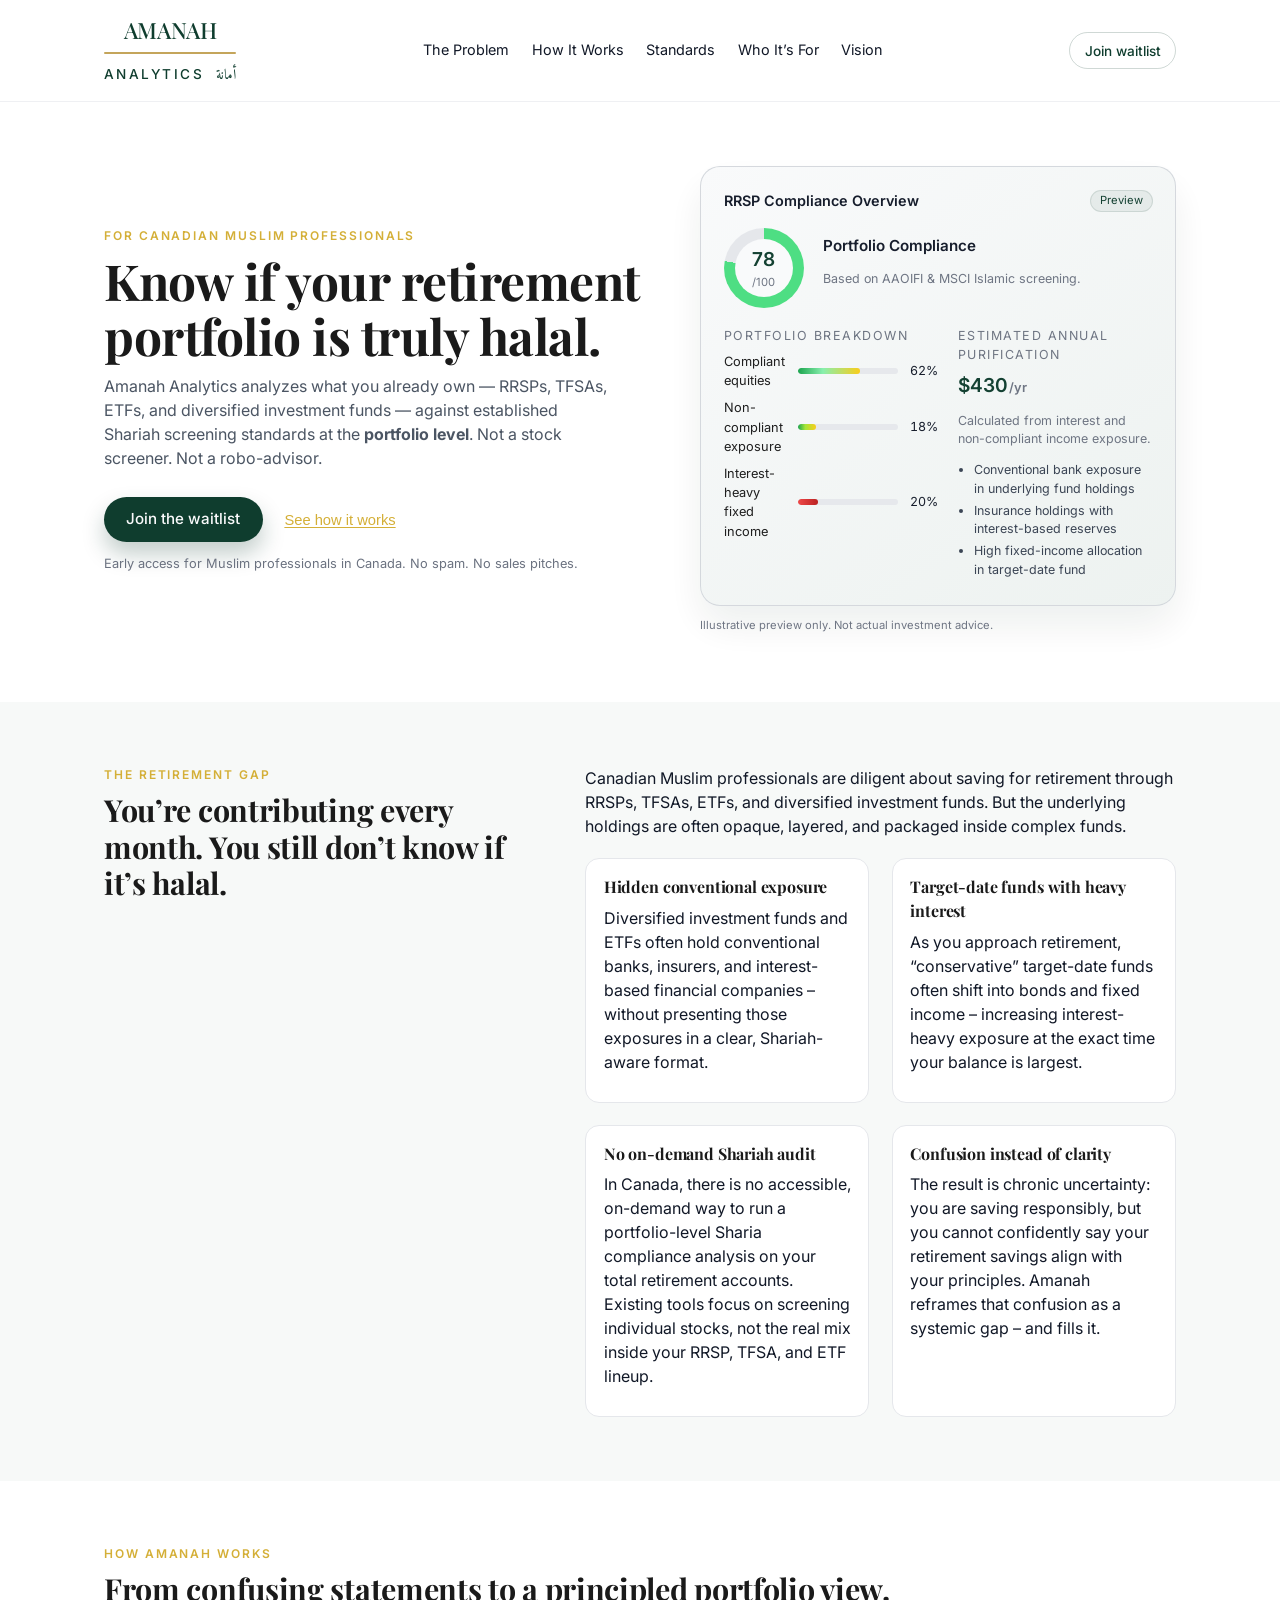
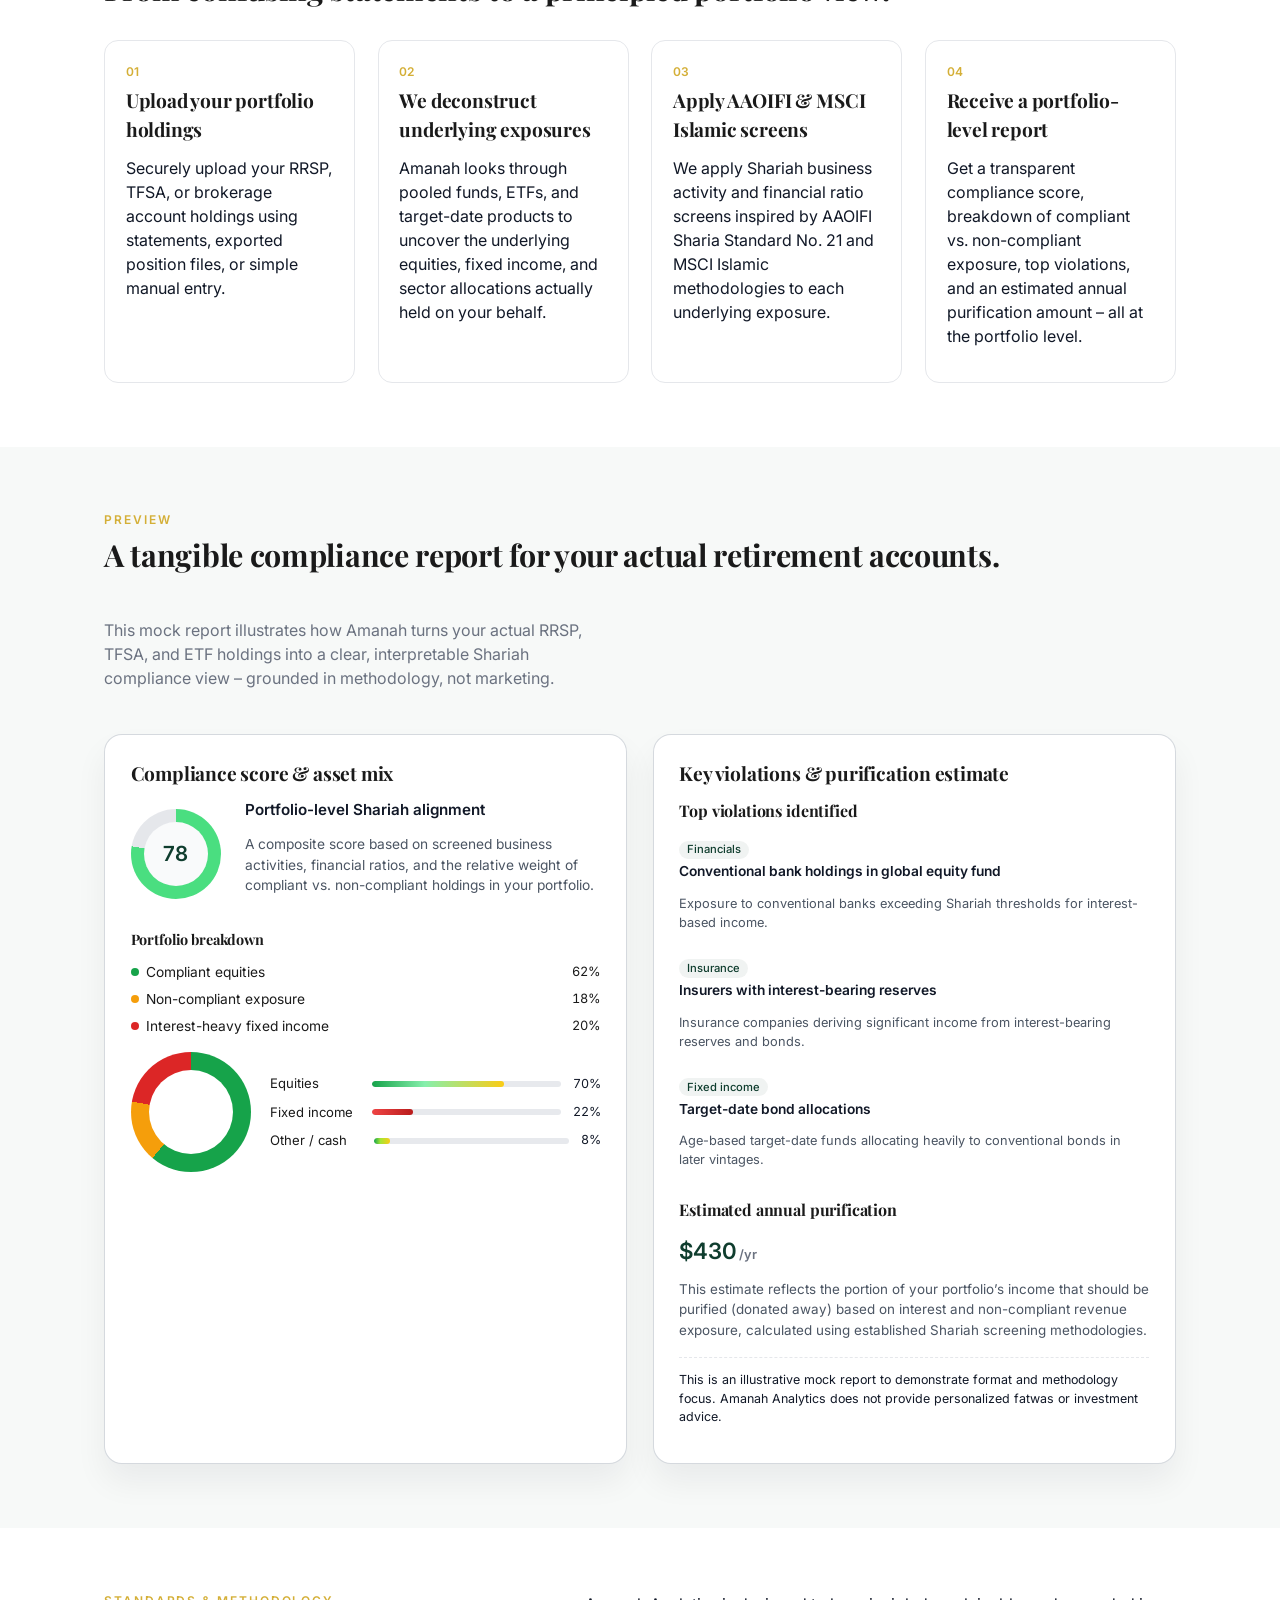
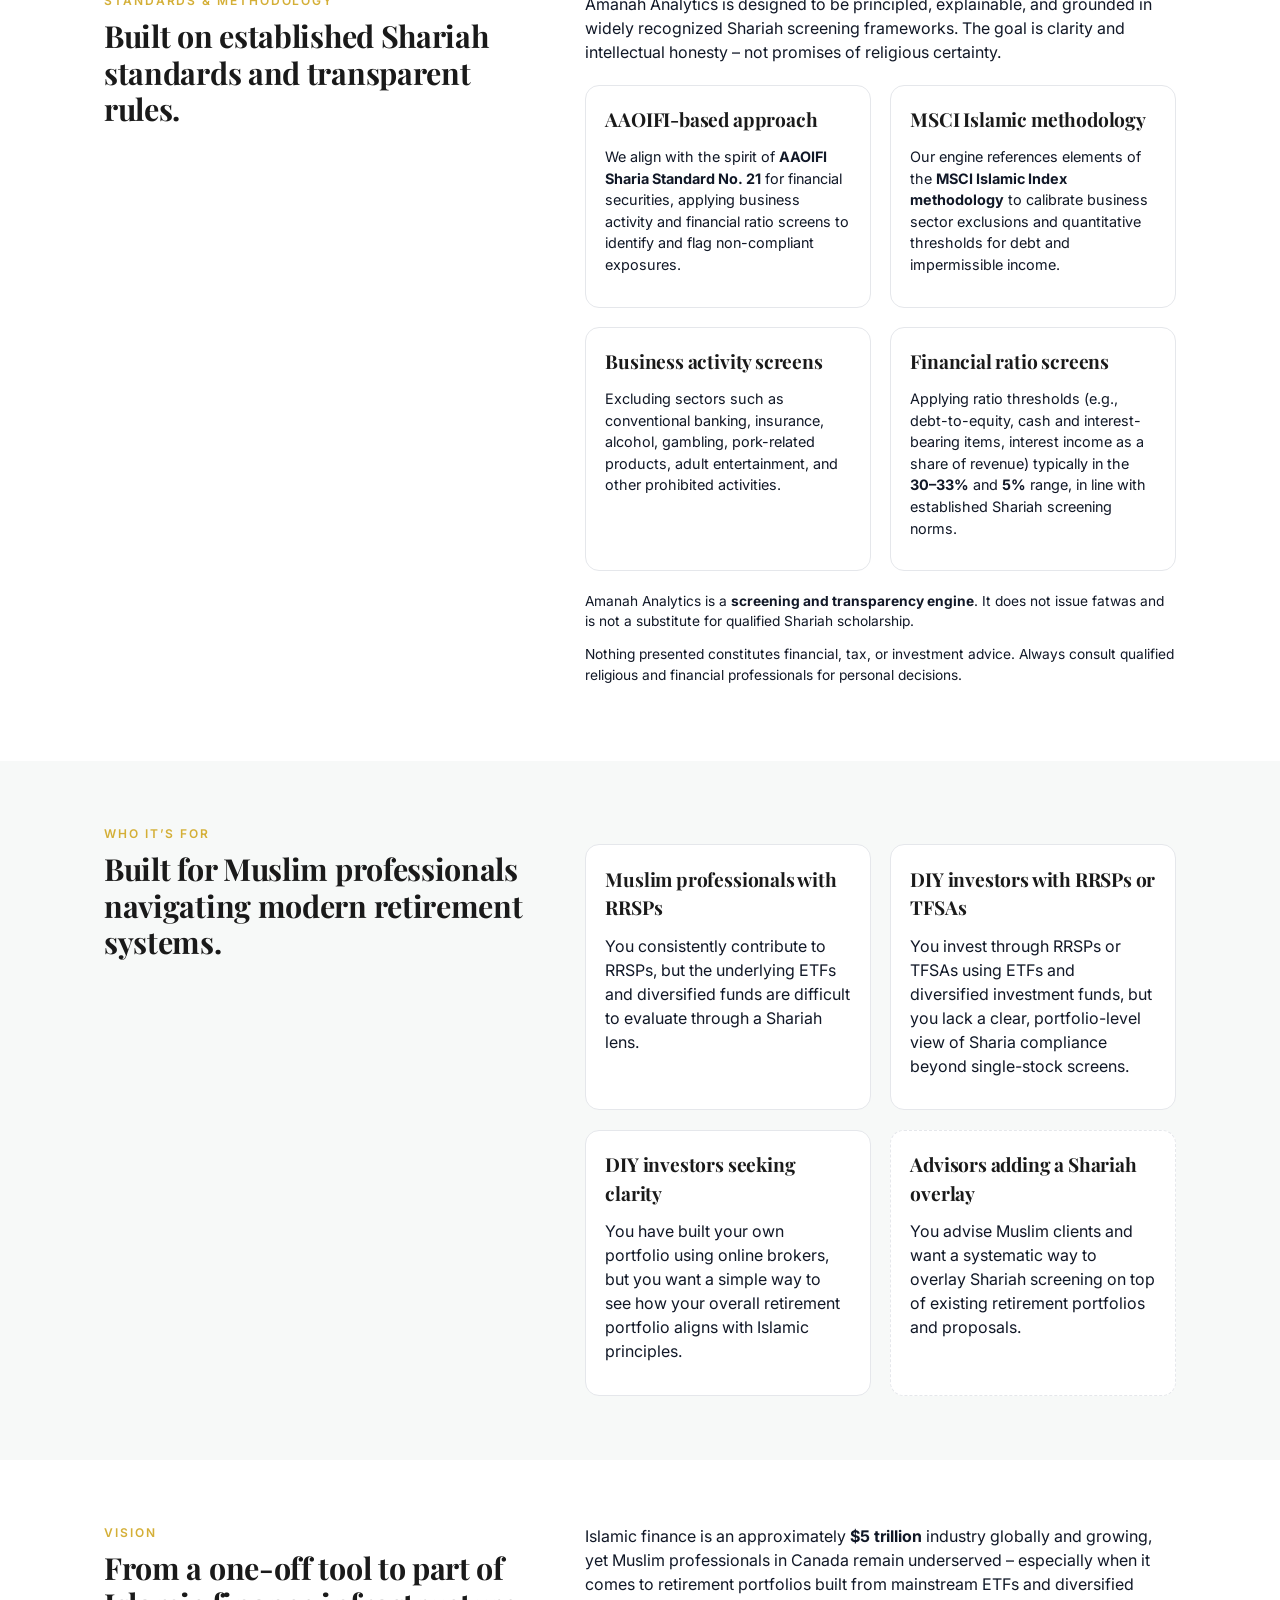
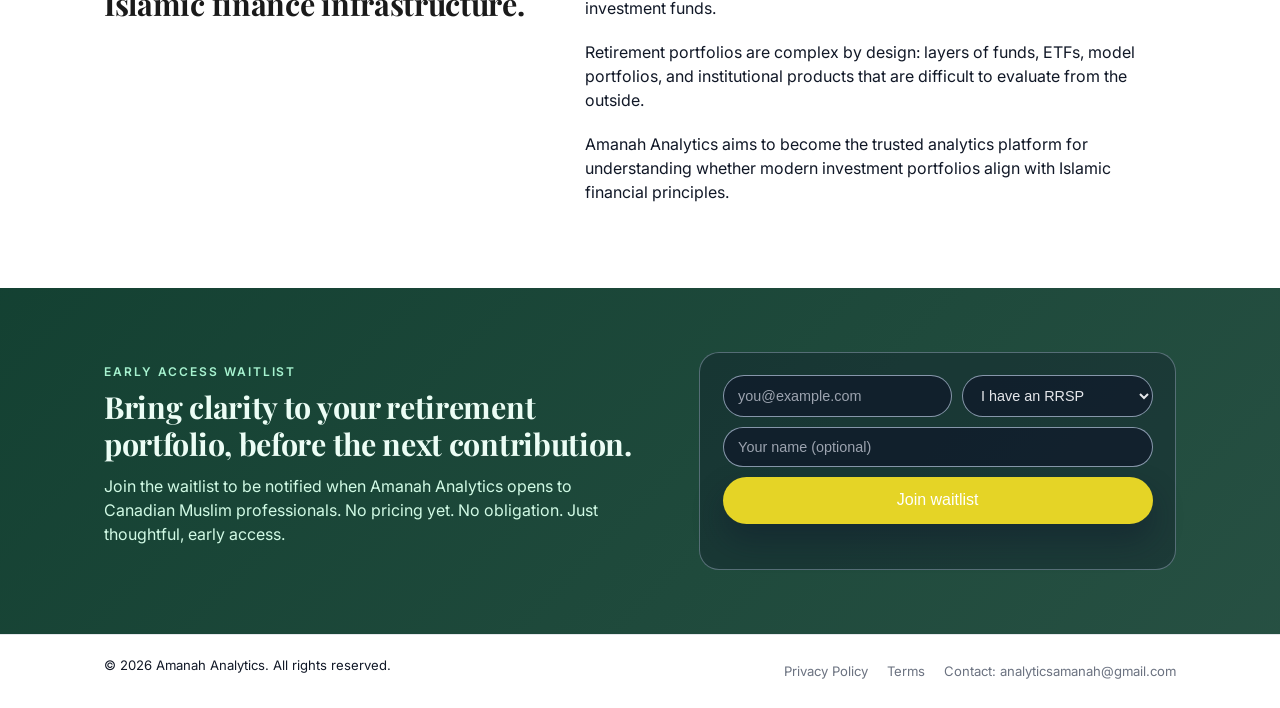
==== commit 081c28a7: "Update marketing copy for retirement portfolios" ====
--- a/index.html
+++ b/index.html
@@ -6,8 +6,19 @@
   <meta name="viewport" content="width=device-width, initial-scale=1" />
   <meta
     name="description"
-    content="Amanah Analytics helps Canadian Muslim professionals understand the Shariah compliance of their RRSPs and employer pensions at the portfolio level."
+    content="Amanah Analytics helps Canadian Muslim professionals understand the Shariah compliance of their retirement portfolios — RRSPs, TFSAs, ETFs, and diversified investment funds — at the portfolio level."
   />
+
+  <link rel="icon" href="/favicon.svg" type="image/svg+xml" />
+  <link rel="apple-touch-icon" href="/favicon.svg" />
+  <meta property="og:title" content="Amanah Analytics – Portfolio-Level Shariah Compliance Intelligence" />
+  <meta
+    property="og:description"
+    content="Know if your retirement portfolio is truly halal. Amanah Analytics gives you a portfolio-level Sharia compliance view for RRSPs, TFSAs, ETFs, and diversified funds."
+  />
+  <meta property="og:image" content="https://amanahanalytics.ca/favicon.svg" />
+  <meta property="og:type" content="website" />
+  <meta property="og:url" content="https://amanahanalytics.ca/" />
 
   <!-- Fonts -->
   <link rel="preconnect" href="https://fonts.googleapis.com" />
@@ -51,11 +62,12 @@
         <div class="hero-copy">
           <p class="eyebrow">For Canadian Muslim professionals</p>
           <h1 id="hero-heading">
-            Know if your RRSP or pension is truly halal.
+            Know if your retirement portfolio is truly halal.
           </h1>
           <p class="hero-subtitle">
-            Amanah Analytics audits what you already own – RRSPs, employer pensions, and
-            retirement funds – against Shariah standards at the <strong>portfolio level</strong>.
+            Amanah Analytics analyzes what you already own — RRSPs, TFSAs, ETFs, and
+            diversified investment funds — against established Shariah screening standards at the
+            <strong>portfolio level</strong>.
             Not a stock screener. Not a robo-advisor.
           </p>
 
@@ -129,7 +141,7 @@
                     Calculated from interest and non-compliant income exposure.
                   </p>
                   <ul class="mock-violations">
-                    <li>Conventional bank exposure in pension fund</li>
+                    <li>Conventional bank exposure in underlying fund holdings</li>
                     <li>Insurance holdings with interest-based reserves</li>
                     <li>High fixed-income allocation in target-date fund</li>
                   </ul>
@@ -153,17 +165,17 @@
         </div>
         <div class="section-body">
           <p>
-            Canadian Muslim professionals are diligent about saving for retirement – RRSPs,
-            employer pensions, and group plans. But the underlying investments are often
-            opaque, diversified, and packaged inside complex funds.
+            Canadian Muslim professionals are diligent about saving for retirement through RRSPs,
+            TFSAs, ETFs, and diversified investment funds. But the underlying holdings are often
+            opaque, layered, and packaged inside complex funds.
           </p>
           <div class="problem-list">
             <div class="problem-item">
               <h3>Hidden conventional exposure</h3>
               <p>
-                Employer pensions and group plans frequently hold conventional banks, insurers,
-                and interest-based financial stocks – without disclosing them in a clear,
-                Shariah-aware format.
+                Diversified investment funds and ETFs often hold conventional banks, insurers,
+                and interest-based financial companies – without presenting those exposures
+                in a clear, Shariah-aware format.
               </p>
             </div>
             <div class="problem-item">
@@ -177,9 +189,9 @@
             <div class="problem-item">
               <h3>No on-demand Shariah audit</h3>
               <p>
-                In Canada, there is no accessible, on-demand way to run a Shariah compliance
-                audit on your total retirement portfolio. Existing tools focus on screening
-                individual stocks, not the real mix inside your RRSP or pension.
+                In Canada, there is no accessible, on-demand way to run a portfolio-level Sharia
+                compliance analysis on your total retirement accounts. Existing tools focus on screening
+                individual stocks, not the real mix inside your RRSP, TFSA, and ETF lineup.
               </p>
             </div>
             <div class="problem-item">
@@ -203,10 +215,10 @@
         <div class="steps-grid">
           <div class="step-card">
             <div class="step-number">01</div>
-            <h3>Upload RRSP &amp; pension holdings</h3>
+            <h3>Upload your portfolio holdings</h3>
             <p>
-              Securely upload your RRSP, employer pension, and retirement account holdings.
-              This can be from account statements, plan documents, or exported position files.
+              Securely upload your RRSP, TFSA, or brokerage account holdings using statements,
+              exported position files, or simple manual entry.
             </p>
           </div>
           <div class="step-card">
@@ -246,7 +258,7 @@
             <h2>A tangible compliance report for your actual retirement accounts.</h2>
           </div>
           <p class="section-intro">
-            This mock report illustrates how Amanah turns your RRSP or pension holdings into a
+            This mock report illustrates how Amanah turns your actual RRSP, TFSA, and ETF holdings into a
             clear, interpretable Shariah compliance view – grounded in methodology, not marketing.
           </p>
         </div>
@@ -454,22 +466,22 @@
             <div class="who-card">
               <h3>Muslim professionals with RRSPs</h3>
               <p>
-                You consistently contribute to RRSPs or group RRSPs, but the underlying funds,
-                ETFs, and asset mixes are difficult to evaluate through a Shariah lens.
+                You consistently contribute to RRSPs, but the underlying ETFs and diversified funds
+                are difficult to evaluate through a Shariah lens.
               </p>
             </div>
             <div class="who-card">
-              <h3>Employees with employer pensions</h3>
-              <p>
-                Your employer offers a DB or DC pension with limited fund lineups.
-                You want to understand where your money actually sits – and how compliant it is.
+              <h3>DIY investors with RRSPs or TFSAs</h3>
+              <p>
+                You invest through RRSPs or TFSAs using ETFs and diversified investment funds,
+                but you lack a clear, portfolio-level view of Sharia compliance beyond single-stock screens.
               </p>
             </div>
             <div class="who-card">
               <h3>DIY investors seeking clarity</h3>
               <p>
-                You have built your own portfolio using online brokers and ETFs, but you lack
-                a rigorous, portfolio-level view of Shariah compliance beyond single-stock screens.
+                You have built your own portfolio using online brokers, but you want a simple way
+                to see how your overall retirement portfolio aligns with Islamic principles.
               </p>
             </div>
             <div class="who-card who-card-secondary">
@@ -495,16 +507,15 @@
           <p>
             Islamic finance is an approximately <strong>$5 trillion</strong> industry globally and
             growing, yet Muslim professionals in Canada remain underserved – especially when it comes
-            to retirement products embedded in mainstream capital markets.
+            to retirement portfolios built from mainstream ETFs and diversified investment funds.
           </p>
           <p>
-            Retirement accounts are complex by design: layers of funds, pooled vehicles, target-date
-            strategies, and institutional products that are difficult to evaluate from the outside.
+            Retirement portfolios are complex by design: layers of funds, ETFs, model portfolios,
+            and institutional products that are difficult to evaluate from the outside.
           </p>
           <p>
-            Amanah Analytics aims to become a layer of <strong>transparent Shariah intelligence</strong>
-            within this system – turning opaque RRSPs and pensions into understandable, auditable
-            portfolios that respect both modern markets and enduring principles.
+            Amanah Analytics aims to become the trusted analytics platform for understanding whether
+            modern investment portfolios align with Islamic financial principles.
           </p>
         </div>
       </div>
@@ -515,7 +526,7 @@
       <div class="container cta-inner">
         <div>
           <p class="eyebrow">Early access waitlist</p>
-          <h2>Bring clarity to your RRSP or pension, before the next contribution.</h2>
+          <h2>Bring clarity to your retirement portfolio, before the next contribution.</h2>
           <p class="section-intro">
             Join the waitlist to be notified when Amanah Analytics opens to Canadian Muslim
             professionals. No pricing yet. No obligation. Just thoughtful, early access.
@@ -534,8 +545,8 @@
           <label class="sr-only" for="profile">I am...</label>
           <select id="profile" name="profile">
             <option value="rrsp">I have an RRSP</option>
-            <option value="pension">I have an employer pension</option>
-            <option value="both">I have both an RRSP and pension</option>
+            <option value="tfsa">I have a TFSA</option>
+            <option value="both">I have both an RRSP and TFSA</option>
             <option value="brokerage">
               I invest through a brokerage account (TFSA / personal investing)
             </option>
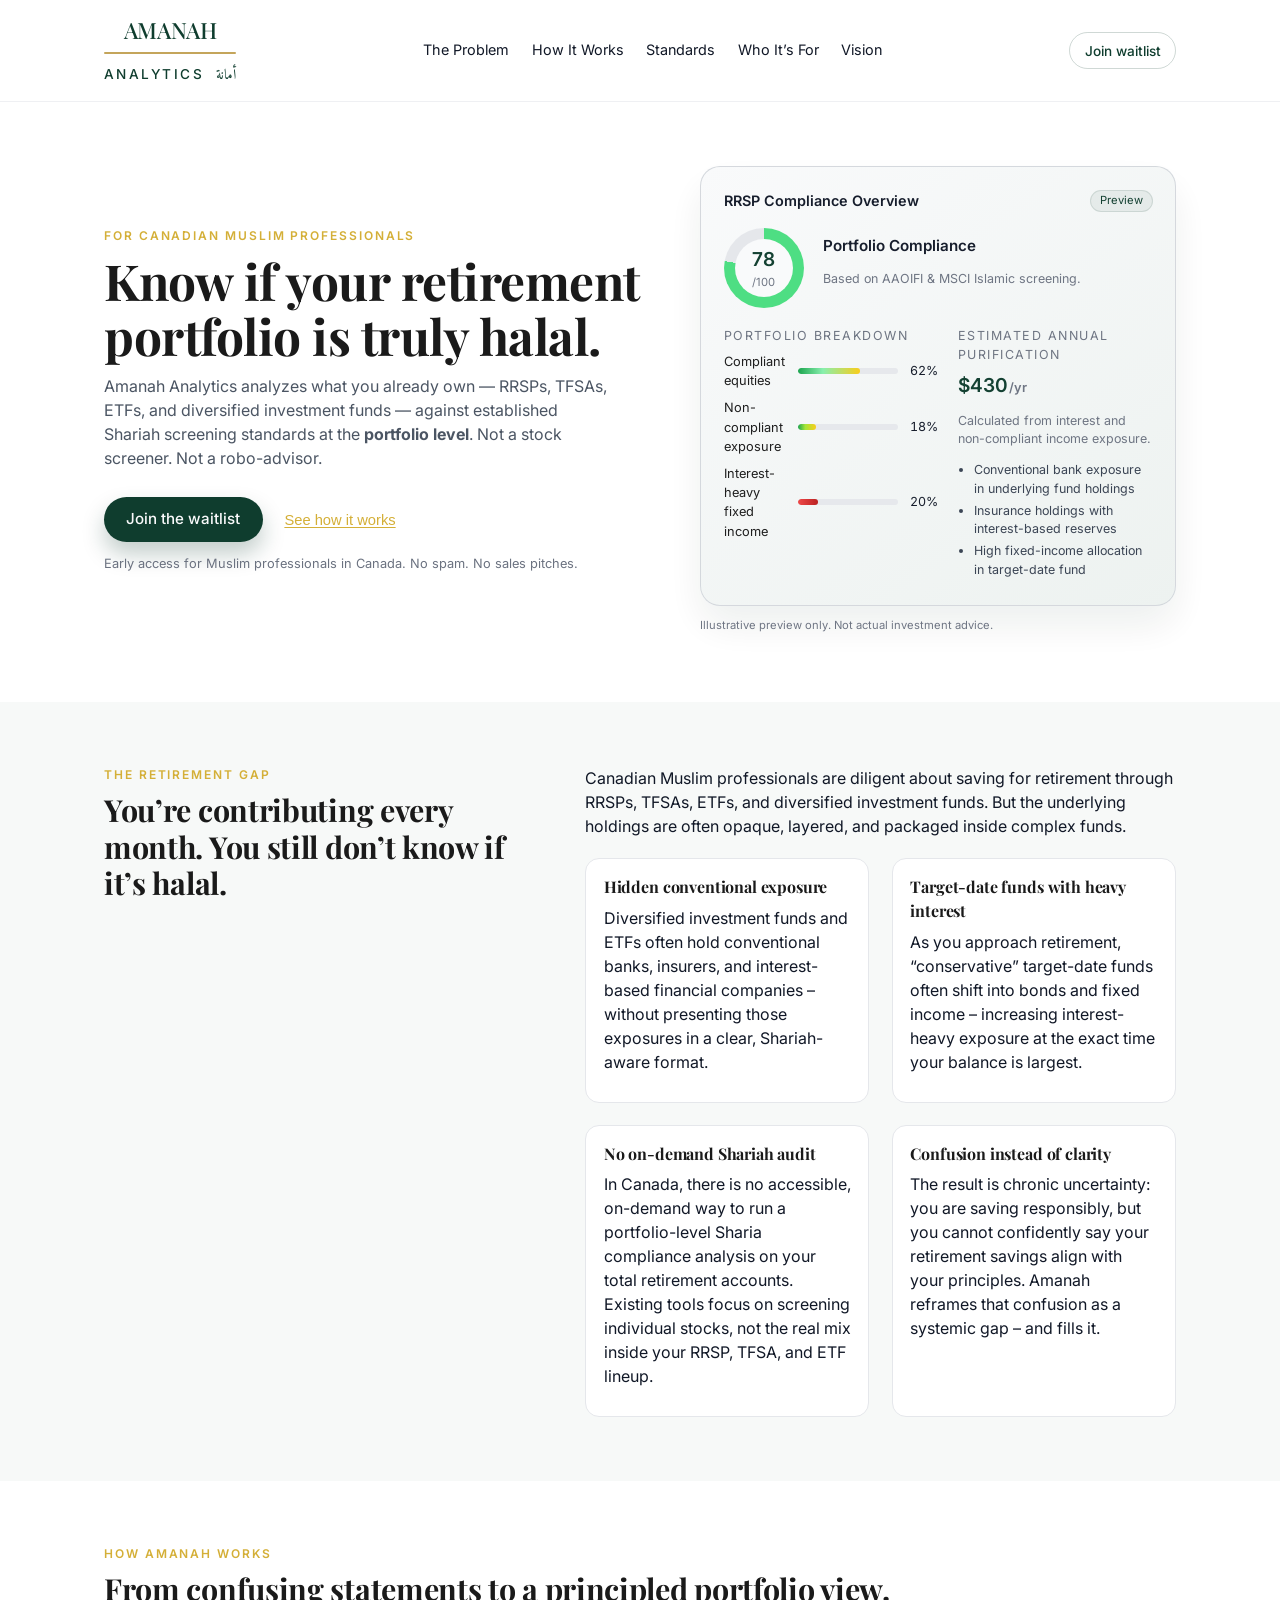
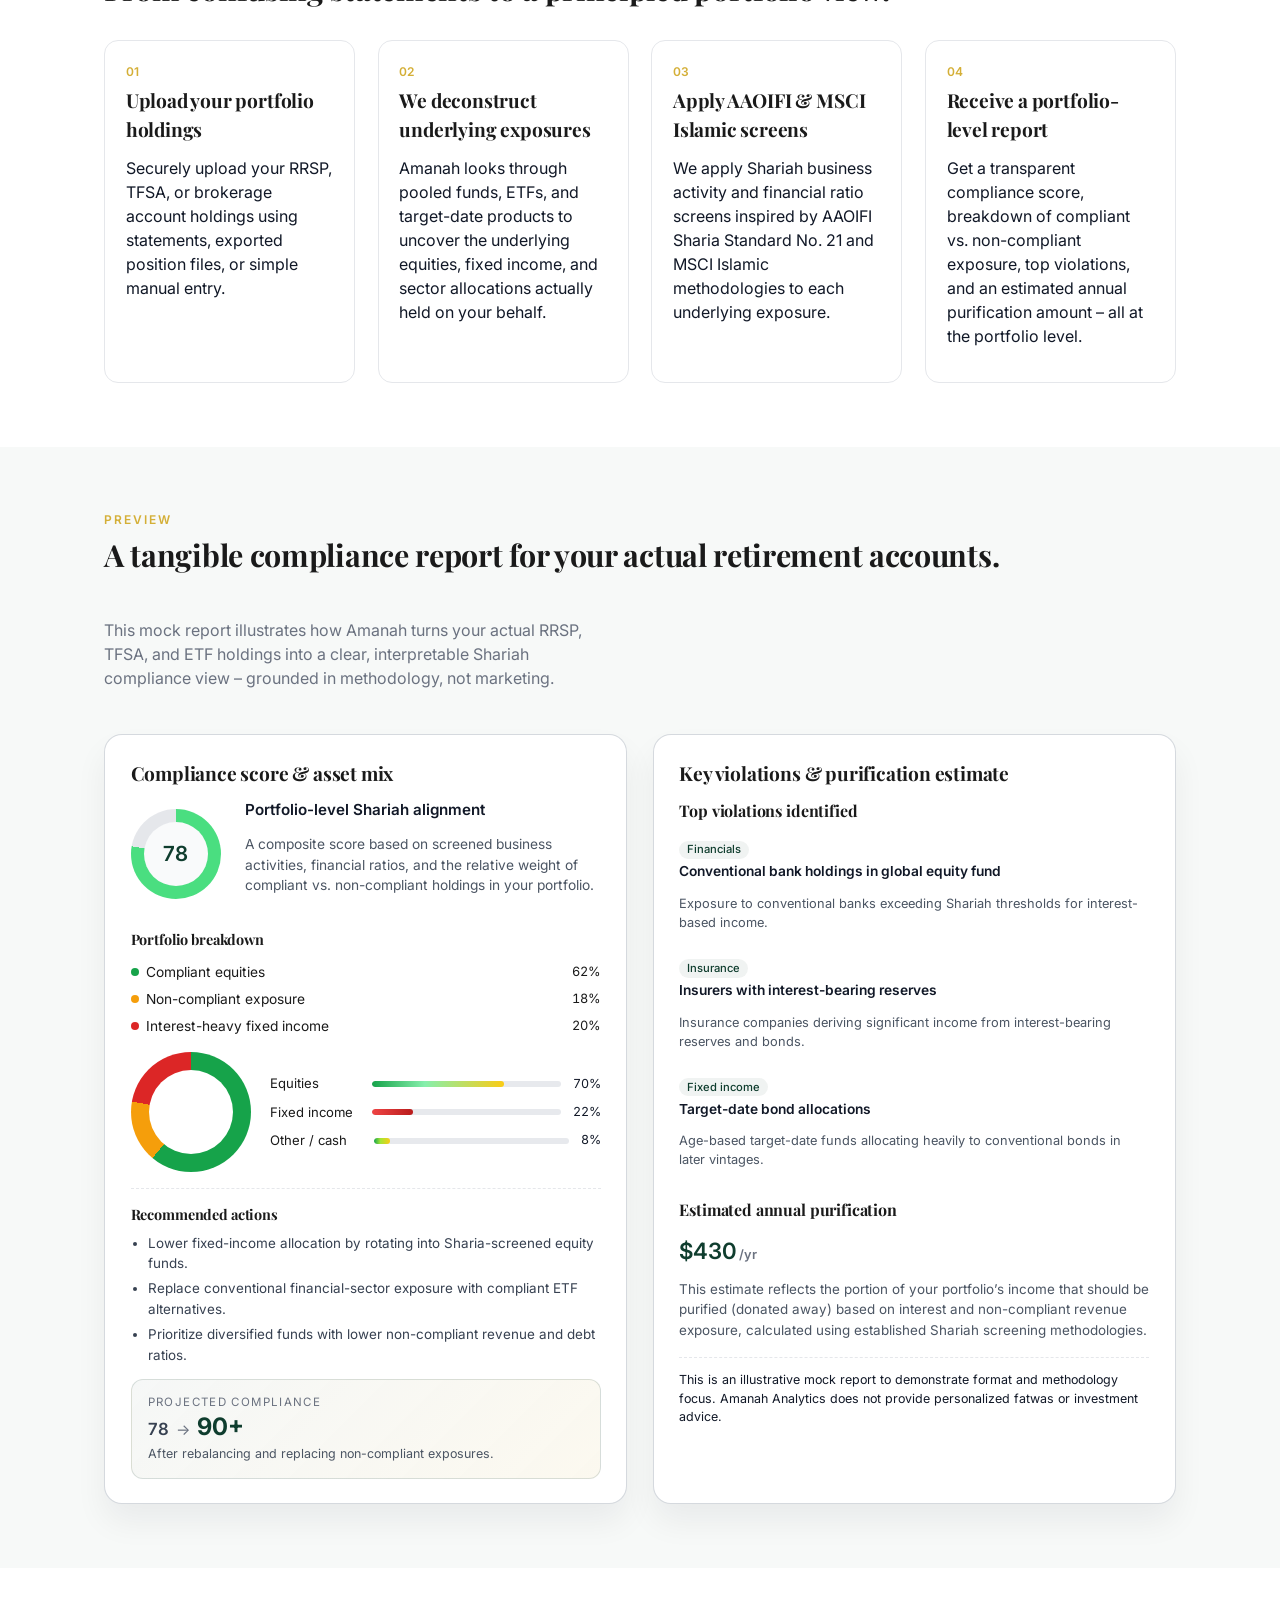
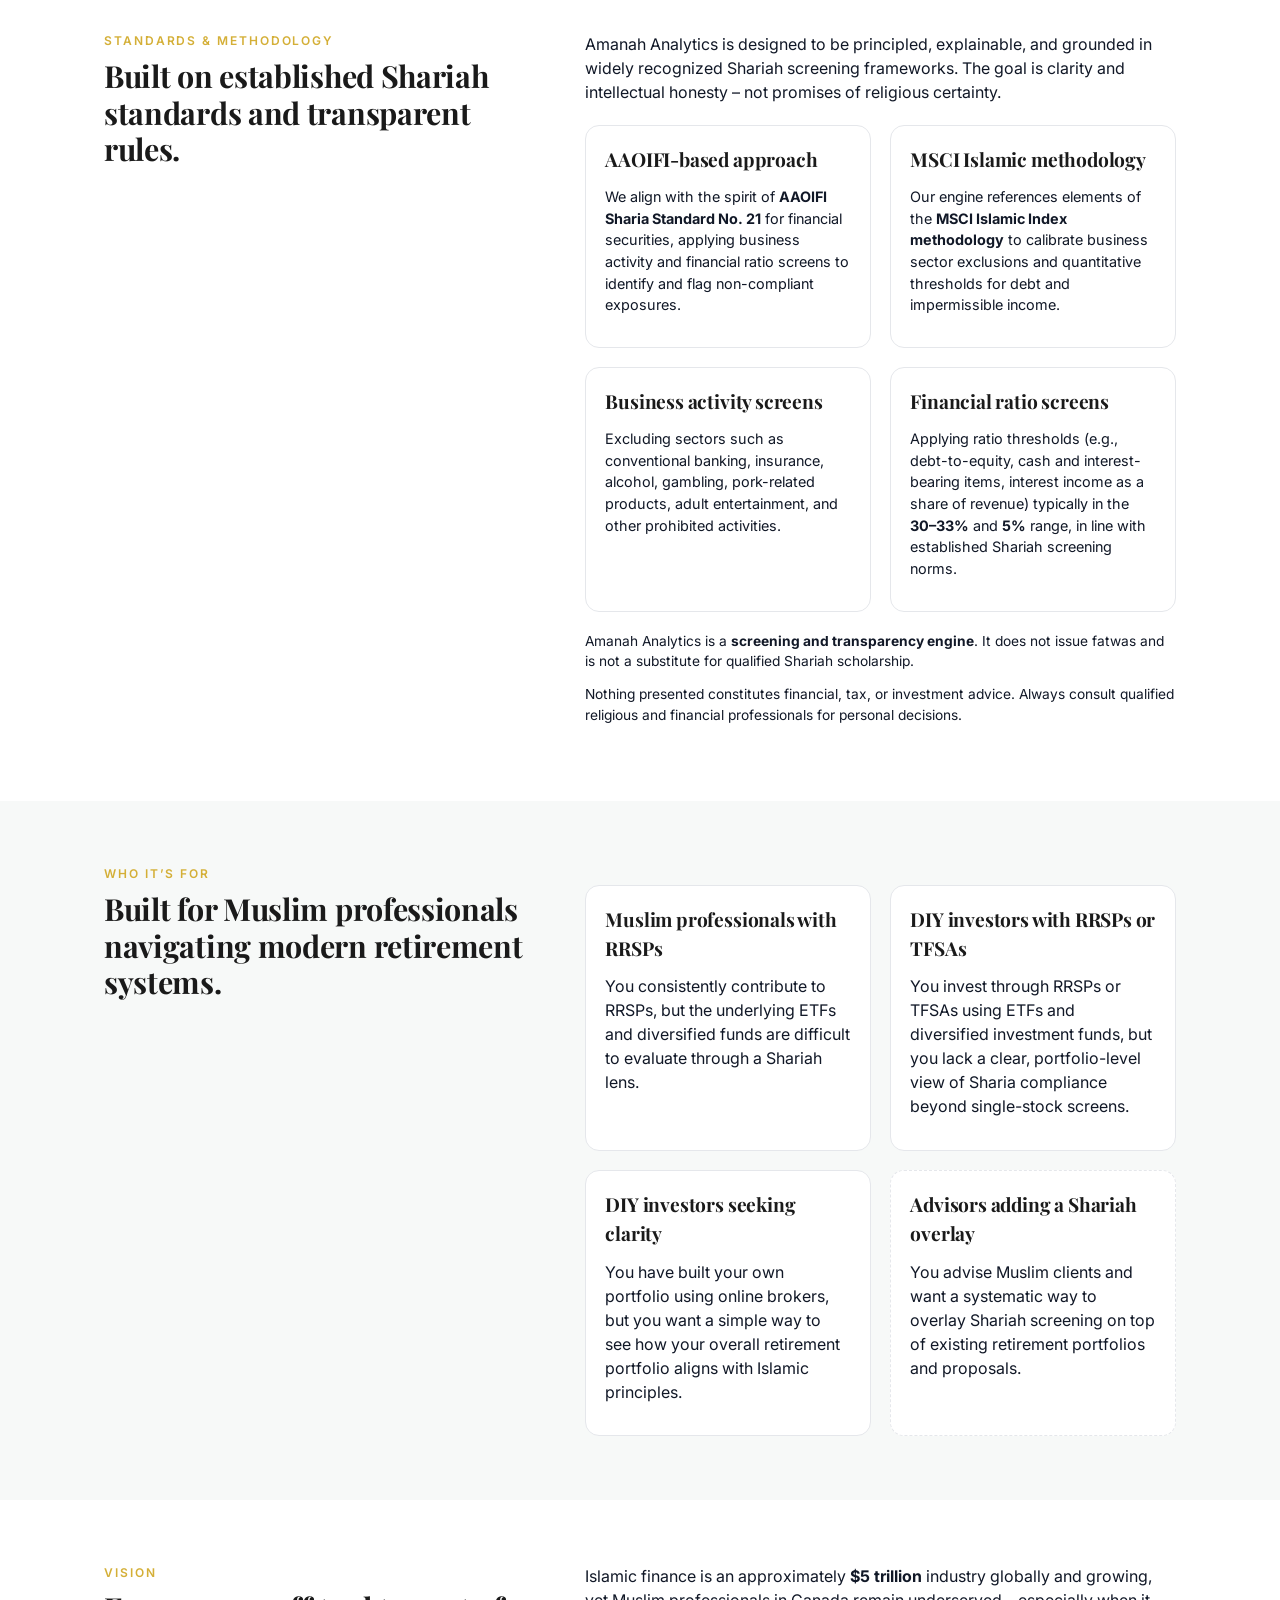
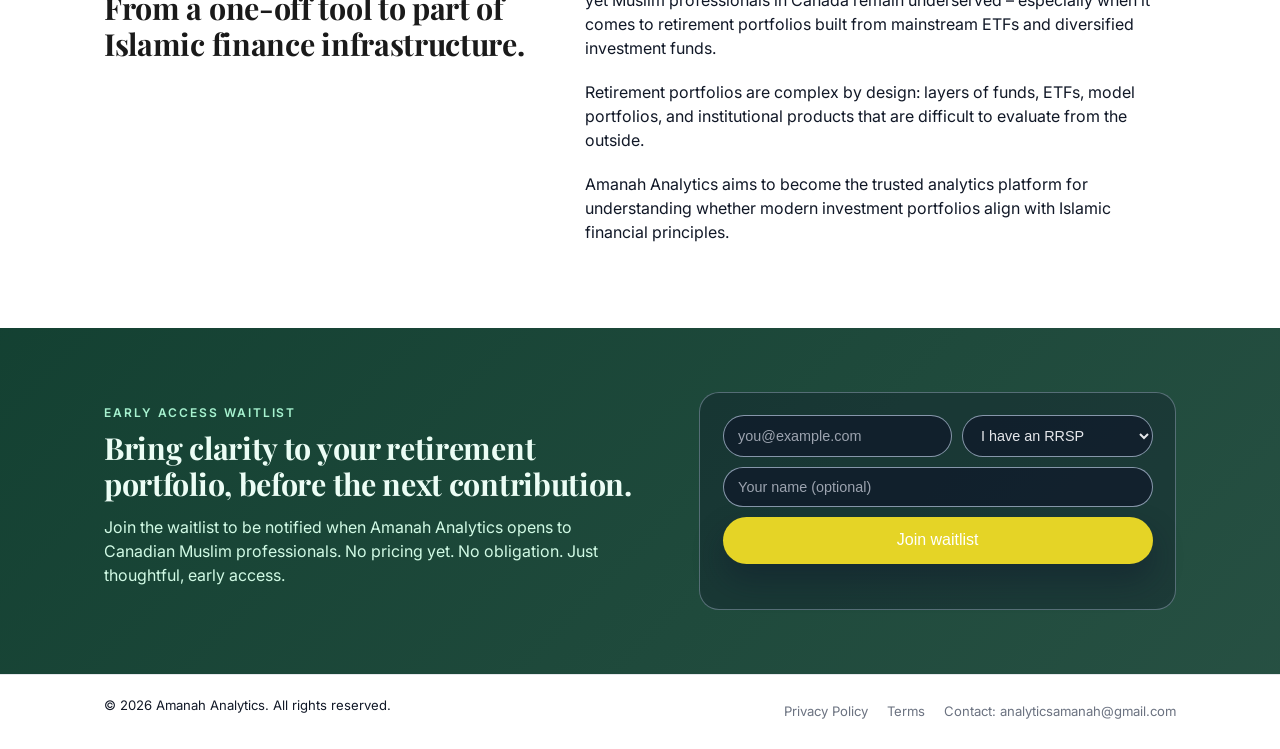
==== commit 7d61c4d2: "Update compliance preview actions and projected score layout" ====
--- a/index.html
+++ b/index.html
@@ -334,6 +334,25 @@
                 </div>
               </div>
             </div>
+
+            <div class="report-actions">
+              <h4>Recommended actions</h4>
+              <ul class="actions-list">
+                <li>Lower fixed-income allocation by rotating into Sharia-screened equity funds.</li>
+                <li>Replace conventional financial-sector exposure with compliant ETF alternatives.</li>
+                <li>Prioritize diversified funds with lower non-compliant revenue and debt ratios.</li>
+              </ul>
+            </div>
+
+            <div class="projected-compliance" aria-label="Projected compliance after adjustments">
+              <span class="projected-label">Projected compliance</span>
+              <p class="projected-score">
+                <span class="projected-from">78</span>
+                <span class="projected-arrow">→</span>
+                <span class="projected-to">90+</span>
+              </p>
+              <p class="projected-note">After rebalancing and replacing non-compliant exposures.</p>
+            </div>
           </div>
 
           <!-- Right: Violations + purification -->
--- a/styles.css
+++ b/styles.css
@@ -778,6 +778,78 @@
 .bar-row span:first-of-type {
   min-width: 0;
   padding-right: 0.25rem;
+}
+
+/* Recommendations + projected score */
+
+.report-actions {
+  margin-top: 1rem;
+  padding-top: 0.9rem;
+  border-top: 1px dashed #e5e7eb;
+}
+
+.report-actions h4 {
+  font-size: 0.9rem;
+  margin-bottom: 0.45rem;
+}
+
+.actions-list {
+  margin: 0;
+  padding-left: 1.1rem;
+  font-size: 0.84rem;
+  color: #374151;
+}
+
+.actions-list li + li {
+  margin-top: 0.35rem;
+}
+
+.projected-compliance {
+  margin-top: 0.9rem;
+  padding: 0.9rem 1rem;
+  border-radius: 12px;
+  border: 1px solid rgba(15, 61, 46, 0.14);
+  background: linear-gradient(135deg, rgba(15, 61, 46, 0.04), rgba(212, 175, 55, 0.08));
+}
+
+.projected-label {
+  display: block;
+  font-size: 0.72rem;
+  letter-spacing: 0.12em;
+  text-transform: uppercase;
+  color: var(--muted-gray);
+  margin-bottom: 0.2rem;
+}
+
+.projected-score {
+  margin: 0;
+  display: flex;
+  align-items: baseline;
+  gap: 0.45rem;
+}
+
+.projected-from {
+  font-size: 1.05rem;
+  font-weight: 600;
+  color: #374151;
+}
+
+.projected-arrow {
+  font-size: 0.95rem;
+  color: var(--muted-gray);
+}
+
+.projected-to {
+  font-size: 1.5rem;
+  font-weight: 700;
+  color: #0f3d2e;
+  line-height: 1;
+}
+
+.projected-note {
+  margin: 0.2rem 0 0;
+  font-size: 0.78rem;
+  color: #4b5563;
 }
 
 /* Violations & purification */
